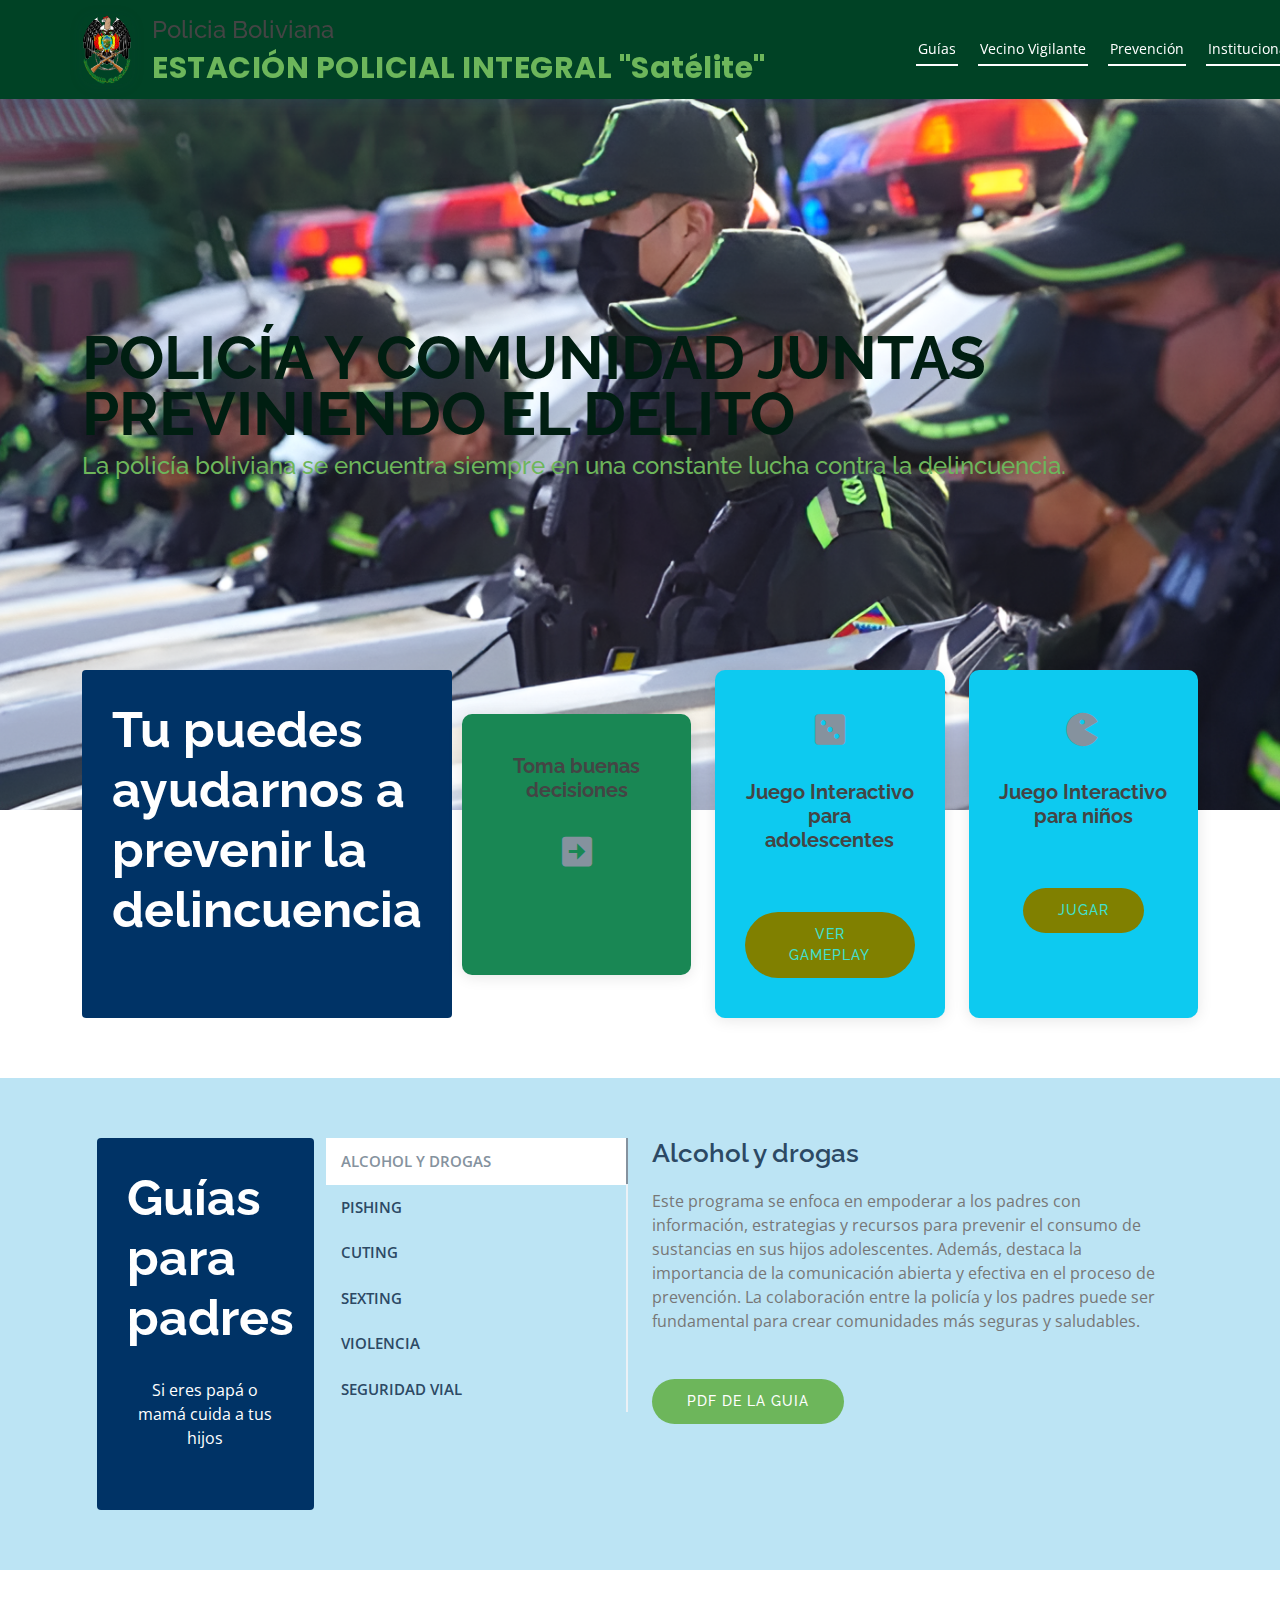
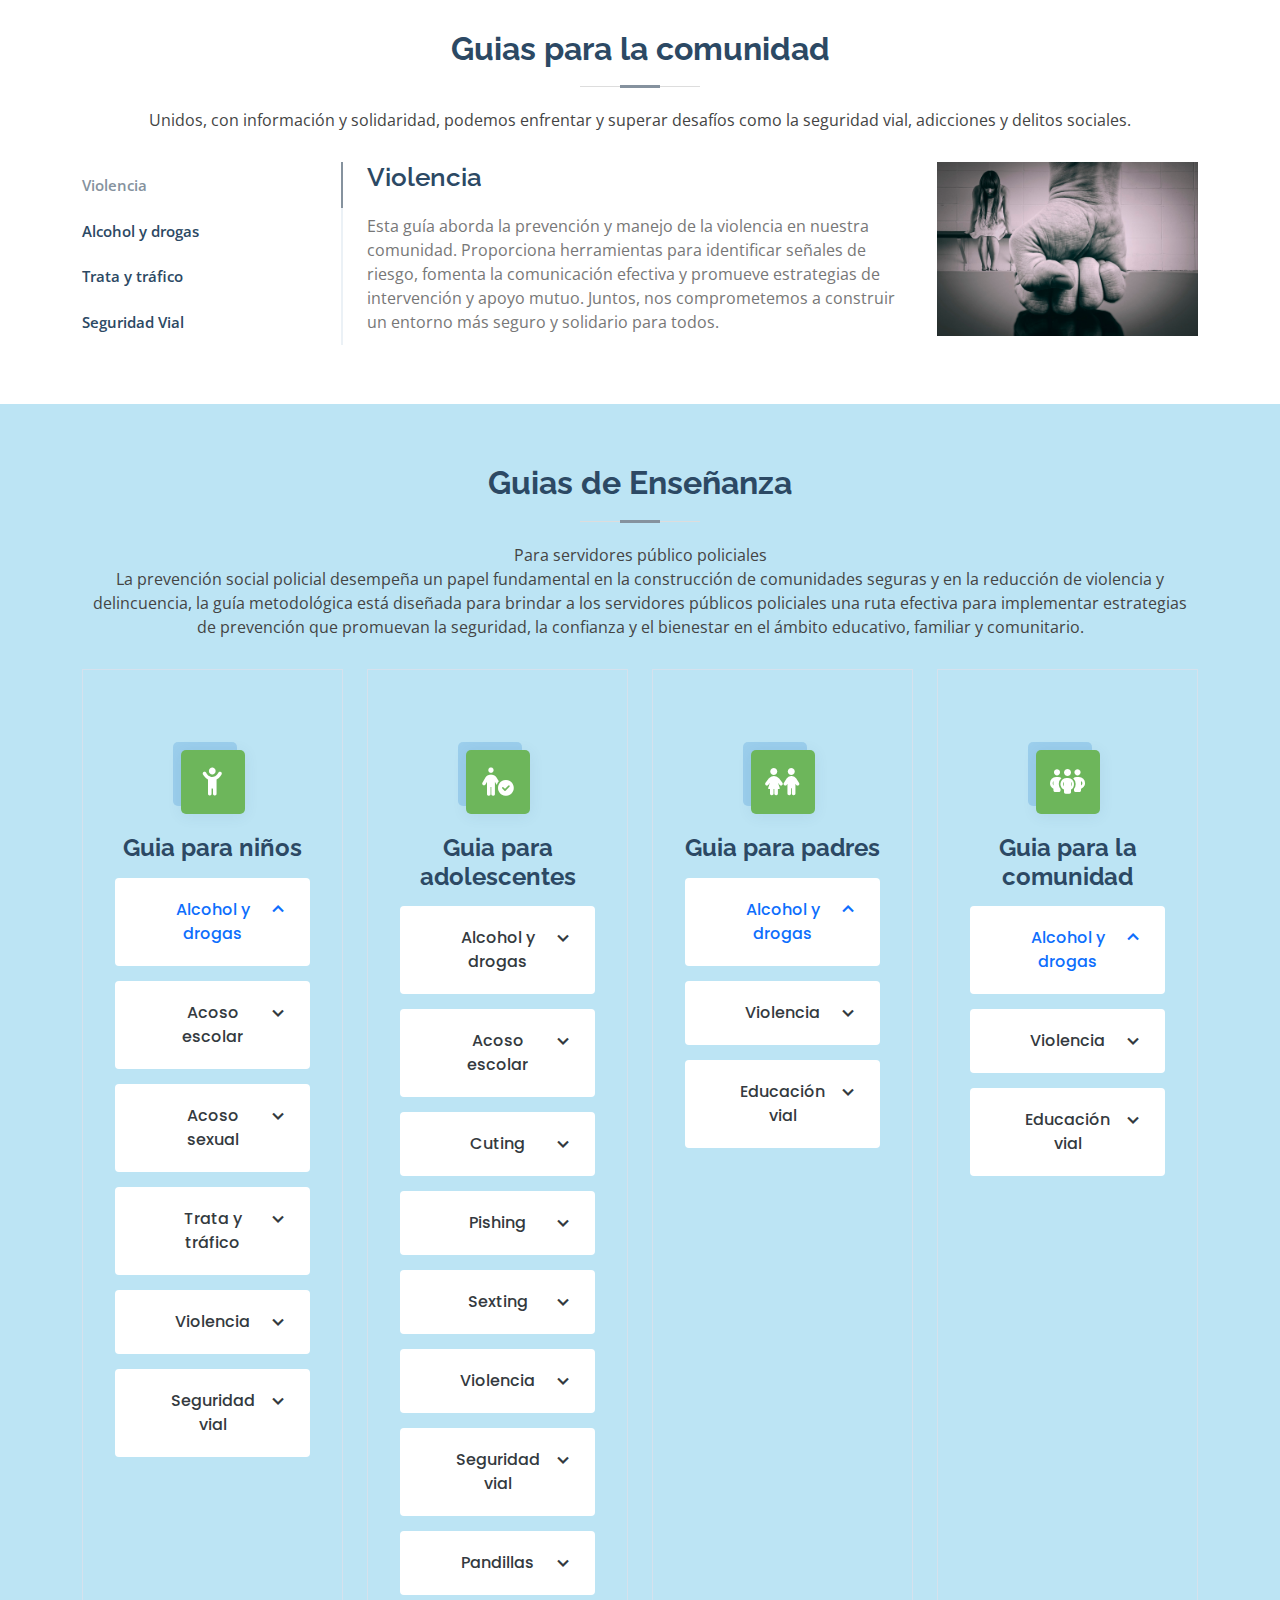
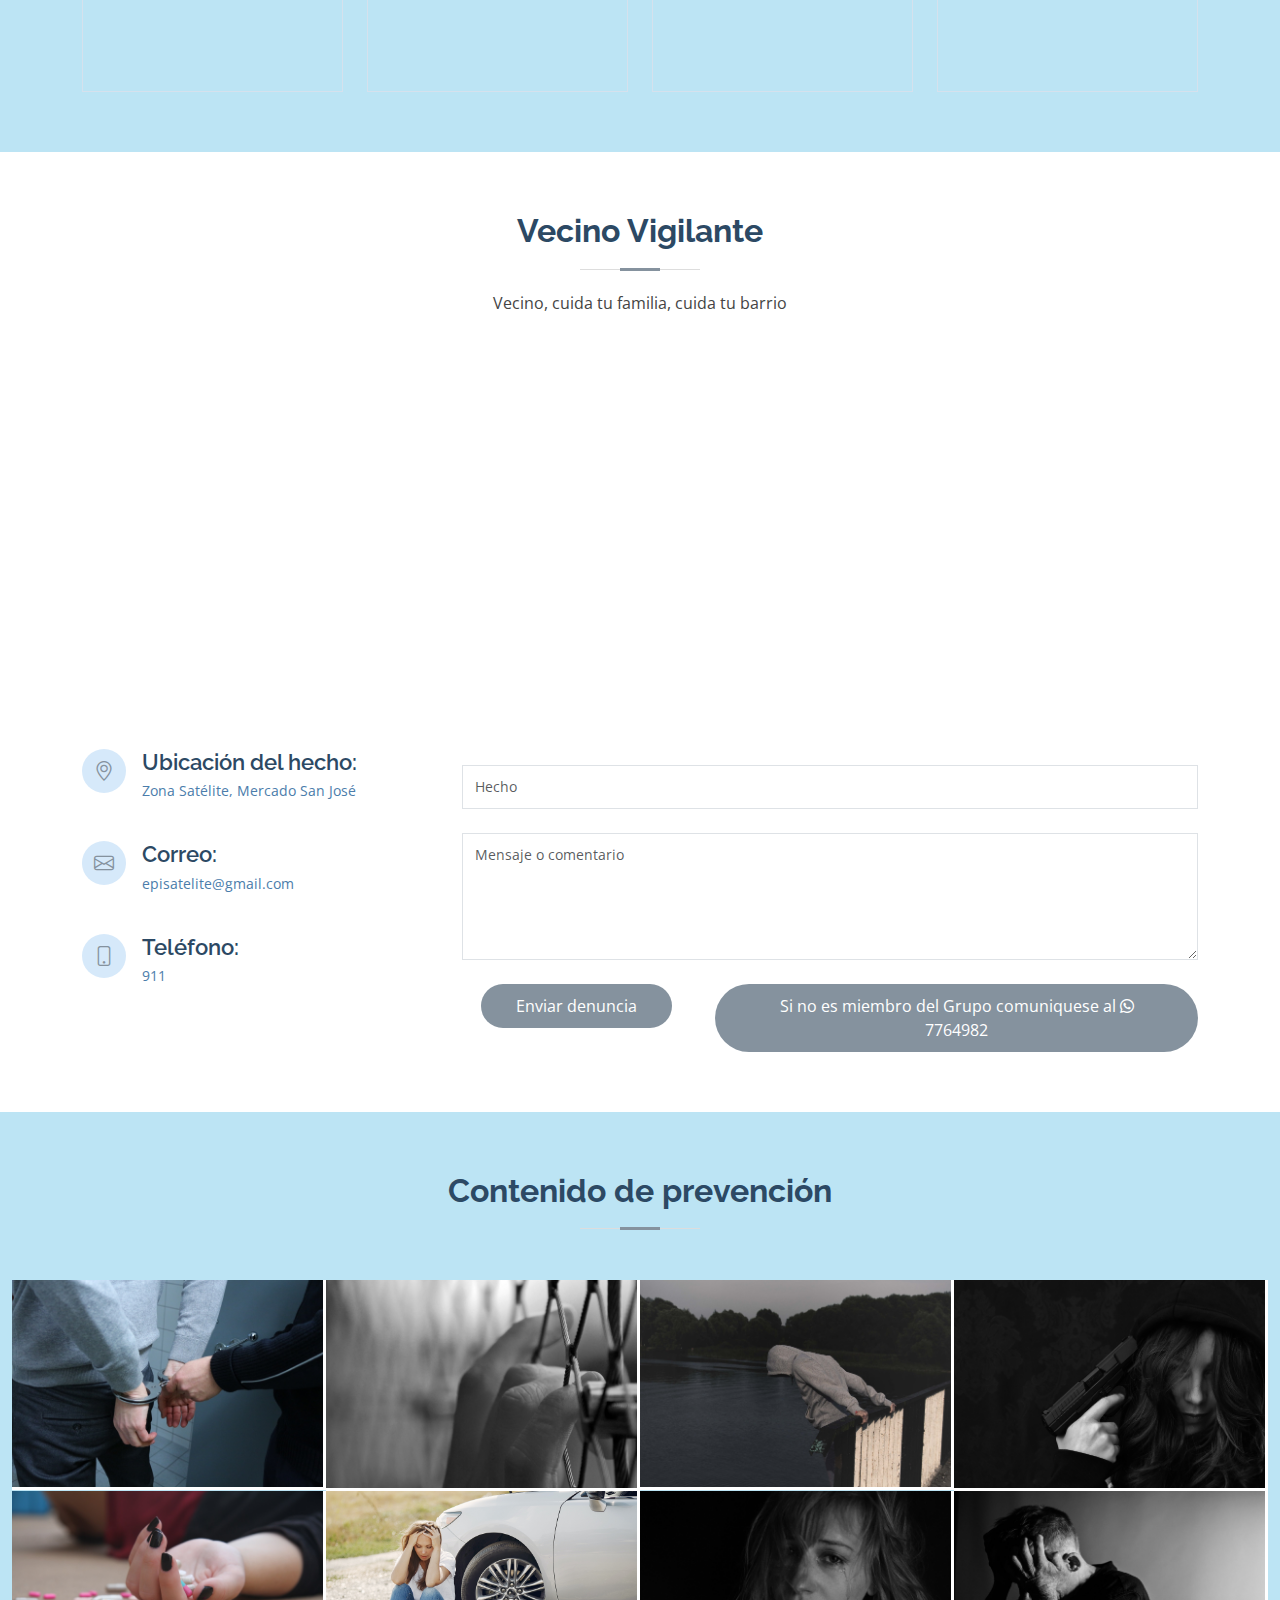
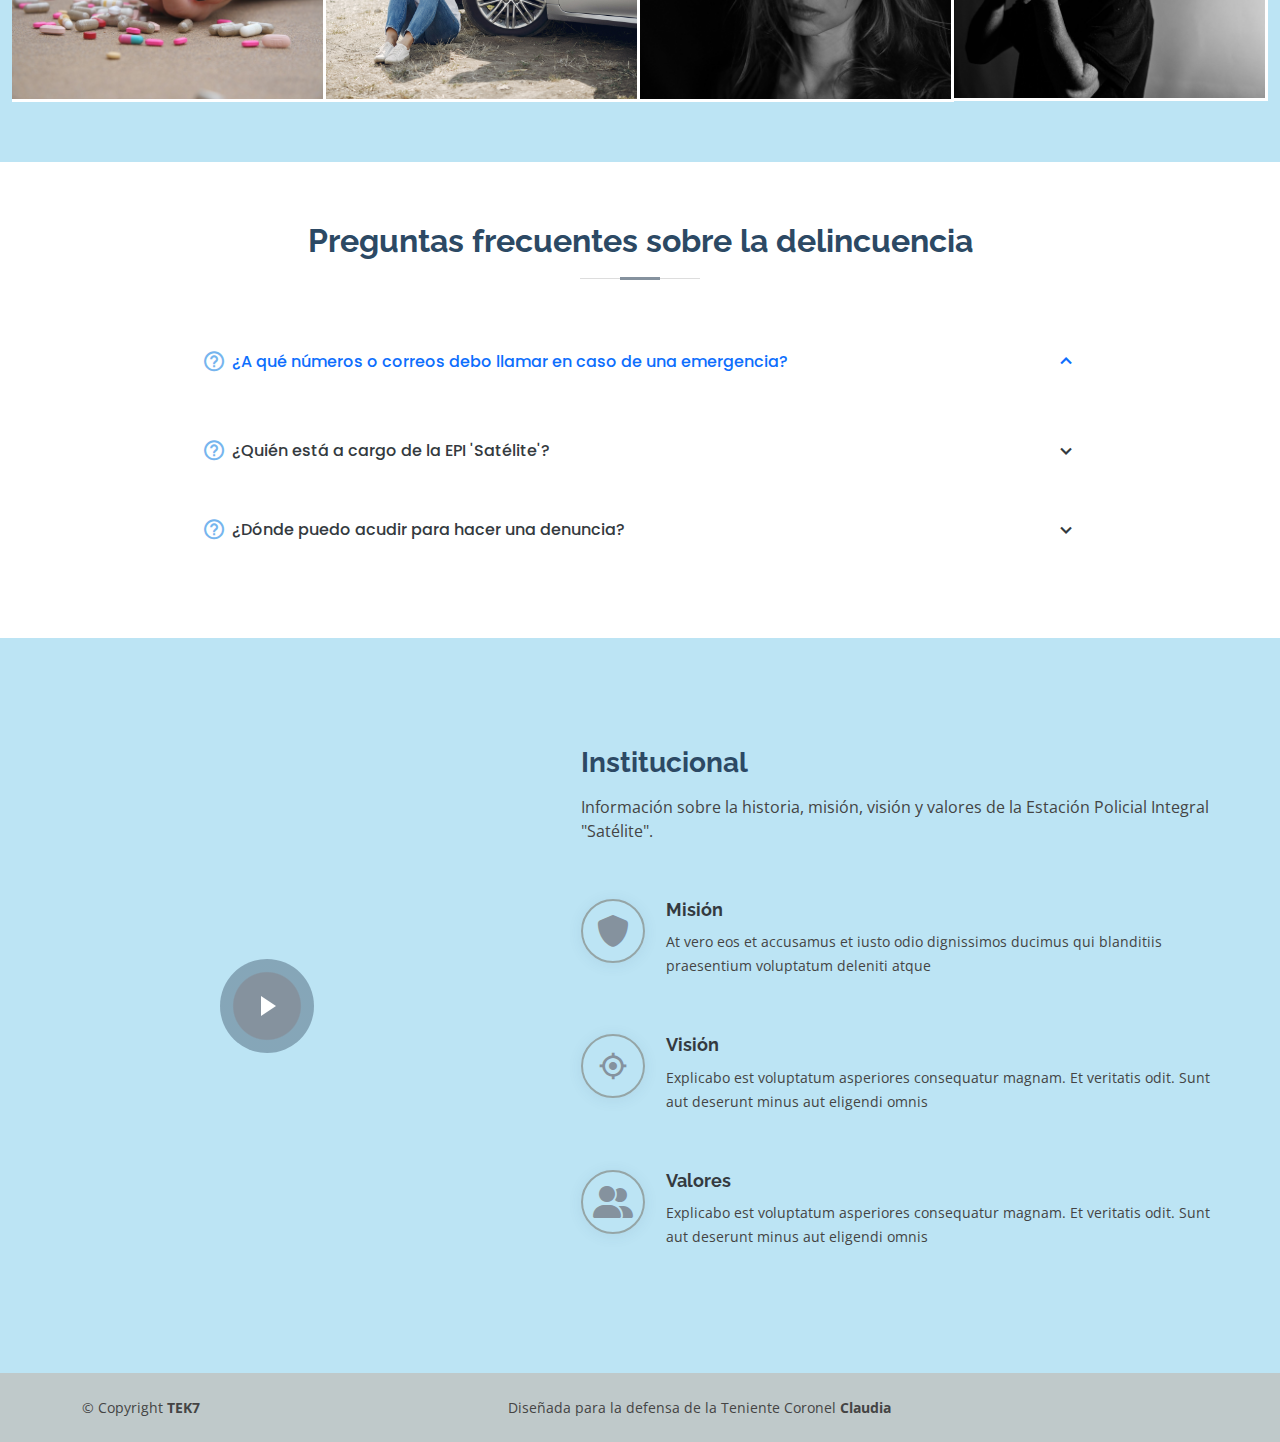
==== index.html @ 24c3ab1f "first commit2" ====
<!DOCTYPE html>
<html lang="en">

<head>
  <meta charset="utf-8">
  <meta content="width=device-width, initial-scale=1.0" name="viewport">

  <title>EPI - TIC</title>
  <meta content="" name="description">
  <meta content="" name="keywords">

  <!-- Favicons -->
  <link href="assets/img/policia.png" rel="icon">
  <link href="assets/img/apple-touch-icon.png" rel="apple-touch-icon">

  <!-- Google Fonts -->
  <link href="https://fonts.googleapis.com/css?family=Open+Sans:300,300i,400,400i,600,600i,700,700i|Raleway:300,300i,400,400i,500,500i,600,600i,700,700i|Poppins:300,300i,400,400i,500,500i,600,600i,700,700i" rel="stylesheet">

  <!-- Vendor CSS Files -->
  <link href="assets/vendor/fontawesome-free/css/all.min.css" rel="stylesheet">
  <link href="assets/vendor/animate.css/animate.min.css" rel="stylesheet">
  <link href="assets/vendor/bootstrap/css/bootstrap.min.css" rel="stylesheet">
  <link href="assets/vendor/bootstrap-icons/bootstrap-icons.css" rel="stylesheet">
  <link href="assets/vendor/boxicons/css/boxicons.min.css" rel="stylesheet">
  <link href="assets/vendor/glightbox/css/glightbox.min.css" rel="stylesheet">
  <link href="assets/vendor/remixicon/remixicon.css" rel="stylesheet">
  <link href="assets/vendor/swiper/swiper-bundle.min.css" rel="stylesheet">

  <link href="assets/css/style.css" rel="stylesheet">

</head>

<body>

  <!-- ======= Header ======= -->
  <header id="header" class="fixed-top">
    <div class="container d-flex align-items-center">
      <div class="icon d-flex align-items-start">
        <div class="pic-1"><img src="assets/img/icon.png" class="img-fluid" alt=""></div>
      </div>
      <div class="col-md-8 mr-5">
        <h4>Policia Boliviana</a></h4>
        <h1 class="logo me-auto"><a href="index.html">ESTACIÓN POLICIAL INTEGRAL "Satélite"</a></h1>
      </div>
      <nav id="navbar" class="navbar order-last order-lg-0">
        <ul>
          <li><a class="nav-link scrollto active" href="#padres">Guías</a></li>
          <li><a class="nav-link scrollto" href="#vecino">Vecino Vigilante</a></li>
          <li><a class="nav-link scrollto" href="#imagenes">Prevención</a></li>
          <li><a class="nav-link scrollto" href="#policia">Institucional</a></li>
        </ul>
        <i class="bi bi-list mobile-nav-toggle"></i>
      </nav><!-- .navbar -->

      <!-- <a href="#appointment" class="appointment-btn scrollto"><span class="d-none d-md-inline">Denuncia</span></a> -->

    </div>
  </header><!-- End Header -->

  <!-- ======= Hero Section ======= -->
  <section id="hero" class="d-flex align-items-center">
    <div class="container">
      <h1>Policía y comunidad juntas <br>previniendo el delito</h1>
      <h2>La policía boliviana se encuentra siempre en una constante lucha contra la delincuencia.</h2>
      <!-- <a href="#about" class="btn-get-started scrollto">DENUNCIA</a> -->
    </div>
  </section><!-- End Hero -->

  <main id="main">



    <!-- ======= Why Us Section ======= -->
    <section id="why-us" class="why-us">
      <div class="container">

        <div class="row">
          <div class="col-lg-4 d-flex align-items-stretch">
            <div class="content">
              <h3>Tu puedes ayudarnos a prevenir la delincuencia</h3>
              <div class="text-center">
                <!-- <a href="index4.html" class="btn-get-game scrollto">JUGAR</a> -->
              </div>
            </div>
          </div>
          <div class="col-lg-8 d-flex align-items-stretch">
            <div class="icon-boxes d-flex flex-column justify-content-center">
              <div class="row">
                <div class="col-xl-4 d-flex align-items-center justify-content-center clase-flecha">
                  <div class="icon-box bg-success h-75">
                    <h4>Toma buenas decisiones</h4>
                    <i class='bx bxs-right-arrow-square'></i>
                    <!-- <p>Excepteur sint occaecat cupidatat non proident, sunt in culpa qui officia deserunt</p> -->
                  </div>
                </div>
                <div class="col-xl-4 d-flex align-items-stretch">
                  <div class="icon-box mt-4 mt-xl-0 bg-info">
                    <i class="bx bxs-dice-3"></i>
                    <h4>Juego Interactivo para adolescentes</h4>
                    <!-- <p>Un juego en tercera persona diseñado para entretener a los adolescentes, a la vez que les brinda la oportunidad de aprender sobre la delincuencia y sus consecuencias.</p> -->
                    <a href="assets/videos/EPI_GAME_TIC.mp4" class="video-box btn-get-game scrollto">Ver GAMEPLAY</a>
                  </div>
                </div>
                <div class="col-xl-4 d-flex align-items-stretch">
                  <div class="icon-box mt-4 mt-xl-0 bg-info">
                    <i class="bx bxs-game"></i>
                    <h4>Juego Interactivo para niños</h4>
                    <!-- <p>Excepteur sint occaecat cupidatat non proident, sunt in culpa qui officia deserunt</p> -->
                    <a href="index4.html" class="btn-get-game scrollto">JUGAR</a>
                  </div>
                </div>
              </div>
            </div><!-- End .content-->
          </div>
        </div>

      </div>
    </section><!-- End Why Us Section -->

    <!-- ======= Departments Section ======= -->
    <section id="padres" class="departments section-bg">
      <div class="container"></div>
        
        <div class="row gy-4">
          <div class="offset-1 col-lg-2 content2">
            <h3>Guías para padres</h3>
            <div class="text-center">
              <!-- <a href="index4.html" class="btn-get-game scrollto">JUGAR</a> -->
              <p>Si eres papá o mamá cuida a tus hijos</p>
            </div>
          </div>
          <div class="col-lg-3">
            <ul class="nav nav-tabs flex-column">
              <li class="nav-item nav-item2">
                <a class="nav-link active show" data-bs-toggle="tab" href="#tab-1">ALCOHOL Y DROGAS</a>
              </li>
              <li class="nav-item nav-item2">
                <a class="nav-link" data-bs-toggle="tab" href="#tab-2">PISHING</a>
              </li>
              <li class="nav-item nav-item2">
                <a class="nav-link" data-bs-toggle="tab" href="#tab-3">CUTING</a>
              </li>
              <li class="nav-item nav-item2">
                <a class="nav-link" data-bs-toggle="tab" href="#tab-4">SEXTING</a>
              </li>
              <li class="nav-item nav-item2">
                <a class="nav-link" data-bs-toggle="tab" href="#tab-5">VIOLENCIA</a>
              </li>
              <li class="nav-item nav-item2">
                <a class="nav-link" data-bs-toggle="tab" href="#tab-6">SEGURIDAD VIAL</a>
              </li>
            </ul>
          </div>
          <div class="col-lg-5">
            <div class="tab-content">
              <div class="tab-pane active show" id="tab-1">
                <div class="row gy-4">
                  <div class="col-lg-12 details order-2 order-lg-1">
                    <h3>Alcohol y drogas</h3>
                    <p>Este programa se enfoca en empoderar a los padres con información, estrategias y recursos para prevenir el consumo de sustancias en sus hijos adolescentes. Además, destaca la importancia de la comunicación abierta y efectiva en el proceso de prevención. La colaboración entre la policía y los padres puede ser fundamental para crear comunidades más seguras y saludables. </p>
                    <a href="assets/pdf/alcoholdrogas_padres.pdf" class="btn-pdf scrollto" target="_blank" target="_blank">PDF de la GUIA</a>
                  </div>
                </div>
              </div>
              <div class="tab-pane" id="tab-2">
                <div class="row gy-4">
                  <div class="col-lg-12 details order-2 order-lg-1">
                    <h3>Pishing</h3>
                    <p>Diseñar un programa de capacitación para padres de familia por parte de la policía sobre el riesgo de que sus hijos adolescentes estén involucrados en el phishing es una excelente forma de educar a los padres sobre los peligros en línea y cómo proteger a sus hijos. El phishing es una amenaza creciente en la era digital, y es importante que los padres estén informados sobre cómo prevenirlo y proteger a sus hijos.</p>
                    <a href="assets/pdf/pishing_padres.pdf" class="btn-pdf scrollto" target="_blank" target="_blank">PDF de la GUIA</a>
                  </div>
                </div>
              </div>
              <div class="tab-pane" id="tab-3">
                <div class="row gy-4">
                  <div class="col-lg-12 details order-2 order-lg-1">
                    <h3>Cuting</h3>
                    <p>El programa de capacitación para padres de familia por parte de la policía sobre el autolesionismo o cutting es una iniciativa importante para educar a los padres sobre los riesgos y cómo abordar esta problemática en sus hijos adolescentes.</p>
                    <a href="assets/pdf/cuting_padres.pdf" class="btn-pdf scrollto" target="_blank">PDF de la GUIA</a>
                  </div>
                </div>
              </div>
              <div class="tab-pane" id="tab-4">
                <div class="row gy-4">
                  <div class="col-lg-12 details order-2 order-lg-1">
                    <h3>Sexting</h3>
                    <p>Un programa de capacitación de una sola sesión para padres de familia, proporcionado por la policía, sobre el sexting (el envío de mensajes sexuales, imágenes o videos a través de dispositivos electrónicos) puede ayudar a los padres a comprender los riesgos asociados y cómo abordar el tema con sus hijos adolescentes. También enfatiza la importancia de la prevención y la comunicación abierta en la familia. </p>
                    <a href="assets/pdf/sexting_padres.pdf" class="btn-pdf scrollto" target="_blank">PDF de la GUIA</a>
                  </div>
                </div>
              </div>
              <div class="tab-pane" id="tab-5">
                <div class="row gy-4">
                  <div class="col-lg-12 details order-2 order-lg-1">
                    <h3>Violencia</h3>
                    <p>Este programa proporciona información y estrategias prácticas para los padres, permitiéndoles abordar la violencia de manera efectiva y apoyar a sus adolescentes. También enfatiza la importancia de la prevención y la comunicación abierta en la familia. </p>
                    <a href="assets/pdf/violencia_padres.pdf" class="btn-pdf scrollto" target="_blank">PDF de la GUIA</a>
                  </div>
                </div>
              </div>
              <div class="tab-pane" id="tab-6">
                <div class="row gy-4">
                  <div class="col-lg-12 details order-2 order-lg-1">
                    <h3>Seguridad vial</h3>
                    <p>Esta sesión de capacitación debe enfatizar la importancia de un enfoque continuo en la seguridad vial y la comunicación abierta con los adolescentes a medida que adquieren experiencia en la conducción y respete las normas viales. </p>
                    <a href="assets/pdf/seguridadvial_padres.pdf" class="btn-pdf scrollto" target="_blank">PDF de la GUIA</a>
                  </div>
                </div>
              </div>
            </div>
          </div>
        </div>

      </div>
    </section><!-- End Departments Section -->

    <!-- ======= Departments Section ======= -->
    <section id="departments" class="departments">
      <div class="container">

        <div class="section-title">
          <h2>Guias para la comunidad</h2>
          <p>Unidos, con información y solidaridad, podemos enfrentar y superar desafíos como la seguridad vial, adicciones y delitos sociales.</p>
        </div>

        <div class="row gy-4">
          <div class="col-lg-3">
            <ul class="nav nav-tabs flex-column">
              <li class="nav-item">
                <a class="nav-link active show" data-bs-toggle="tab" href="#tab-10">Violencia</a>
              </li>
              <li class="nav-item">
                <a class="nav-link" data-bs-toggle="tab" href="#tab-20">Alcohol y drogas</a>
              </li>
              <li class="nav-item">
                <a class="nav-link" data-bs-toggle="tab" href="#tab-30">Trata y tráfico</a>
              </li>
              <li class="nav-item">
                <a class="nav-link" data-bs-toggle="tab" href="#tab-40">Seguridad Vial</a>
              </li>
            </ul>
          </div>
          <div class="col-lg-9">
            <div class="tab-content">
              <div class="tab-pane active show" id="tab-10">
                <div class="row gy-4">
                  <div class="col-lg-8 details order-2 order-lg-1">
                    <h3>Violencia</h3>
                    <p>Esta guía aborda la prevención y manejo de la violencia en nuestra comunidad. Proporciona herramientas para identificar señales de riesgo, fomenta la comunicación efectiva y promueve estrategias de intervención y apoyo mutuo. Juntos, nos comprometemos a construir un entorno más seguro y solidario para todos.</p>
                  </div>
                  <div class="col-lg-4 text-center order-1 order-lg-2">
                    <img src="assets/img/violencia2.jpg" alt="" class="img-fluid">
                  </div>
                </div>
              </div>
              <div class="tab-pane" id="tab-20">
                <div class="row gy-4">
                  <div class="col-lg-8 details order-2 order-lg-1">
                    <h3>Alcohol y drogas</h3>
                    <p>Esta guía comunitaria sobre alcohol y drogas busca educar y concienciar sobre sus riesgos. Ofrece recursos para prevención, identificación de problemas y vías de apoyo. Unimos esfuerzos para promover estilos de vida saludables y seguros en nuestra comunidad.</p>
                  </div>
                  <div class="col-lg-4 text-center order-1 order-lg-2">
                    <img src="assets/img/drogas4.jpg" alt="" class="img-fluid">
                  </div>
                </div>
              </div>
              <div class="tab-pane" id="tab-30">
                <div class="row gy-4">
                  <div class="col-lg-8 details order-2 order-lg-1">
                    <h3>Trata y tráfico de personas</h3>
                    <p>Esta guía comunitaria se enfoca en la prevención y concienciación sobre la trata y tráfico de personas. Brinda información clave para reconocer y actuar ante estas situaciones, promoviendo una comunidad vigilante y protectora. Juntos, podemos combatir este grave delito y proteger a los más vulnerables.</p>
                  </div>
                  <div class="col-lg-4 text-center order-1 order-lg-2 w-3">
                    <img src="assets/img/oso.jpg" alt="" class="img-fluid">
                  </div>
                </div>
              </div>
              <div class="tab-pane" id="tab-40">
                <div class="row gy-4">
                  <div class="col-lg-8 details order-2 order-lg-1">
                    <h3>Seguridad vial</h3>
                    <p>Esta guía proporciona herramientas esenciales para mejorar la seguridad vial en nuestra comunidad. Ofrece consejos prácticos sobre conducción segura, respeto a las señales de tráfico y protección de peatones, buscando reducir accidentes y fomentar un entorno vial responsable y seguro para todos.</p>
                  </div>
                  <div class="col-lg-4 text-center order-1 order-lg-2">
                    <img src="assets/img/auto1.jpg" alt="" class="img-fluid">
                  </div>
                </div>
              </div>
            </div>
          </div>
        </div>

      </div>
    </section><!-- End Departments Section -->

    <!-- ======= Services Section ======= -->
    <section id="services" class="services section-bg">
      <div class="container">

        <div class="section-title">
          <h2>Guias de Enseñanza</h2>
          <p>Para servidores público policiales</p>
          <p>La prevención social policial desempeña un papel fundamental en la construcción de comunidades seguras y en la reducción de violencia y delincuencia, la guía metodológica está diseñada para brindar a los servidores públicos policiales una ruta efectiva para implementar estrategias de prevención que promuevan la seguridad, la confianza y el bienestar en el ámbito educativo, familiar y comunitario. </p>
        </div>

        <div class="row">
          <div class="col-lg-3 col-md-6 d-flex align-items-stretch">
            <div class="icon-box">
              <div class="icon"><i class="fa-solid fa-child-reaching"></i></div>
              <h4><a href="">Guia para niños</a></h4>
              <!-- <p>Voluptatum deleniti atque corrupti quos dolores et quas molestias excepturi</p> -->
              <div class="faqe">
                <div class="container">
                  <div class="faqe-list">
                    <ul>
                      <li data-aos="fade-up">
                        <a data-bs-toggle="collapse" class="collapse" data-bs-target="#faqe-list-10">Alcohol y drogas<i class="bx bx-chevron-down icon-show"></i><i class="bx bx-chevron-up icon-close"></i></a>
                        <div id="faqe-list-10" class="collapse" data-bs-parent=".faqe-list">
                          <p>
                            Un programa de educación sobre los riesgos del consumo de alcohol y drogas para niños de 6 a 10 años puede ser un desafío, pero es posible si se planifica de manera efectiva y se enfoca en los conceptos clave.
                          </p>
                          <a href="assets/pdf/alcolholdrogas_guia_nino.pdf" class="btn-pdf scrollto" target="_blank">PDF de la GUIA</a>
                        </div>
                      </li>
          
                      <li data-aos="fade-up" data-aos-delay="100">
                        <a data-bs-toggle="collapse" data-bs-target="#faqe-list-11" class="collapsed">Acoso escolar<i class="bx bx-chevron-down icon-show"></i><i class="bx bx-chevron-up icon-close"></i></a>
                        <div id="faqe-list-11" class="collapse" data-bs-parent=".faqe-list">
                          <p>
                            Un programa de educación sobre los riesgos del acoso escolar adaptado a niños debe estar basado en un enfoque interactivo y educativo.
                          </p>
                          <a href="assets/pdf/acosoescolar_guia_nino.pdf" class="btn-pdf scrollto" target="_blank">PDF de la GUIA</a>
                        </div>
                      </li>
          
                      <li data-aos="fade-up" data-aos-delay="200">
                        <a data-bs-toggle="collapse" data-bs-target="#faqe-list-12" class="collapsed">Acoso sexual<i class="bx bx-chevron-down icon-show"></i><i class="bx bx-chevron-up icon-close"></i></a>
                        <div id="faqe-list-12" class="collapse" data-bs-parent=".faqe-list">
                          <p>
                            Un programa de capacitación policial para niños sobre el acoso sexual debe caracterizarse por ser, informativo y adecuado para la edad.
                          </p>
                          <a href="assets/pdf/acososexual_guia_nino.pdf" class="btn-pdf scrollto" target="_blank">PDF de la GUIA</a>
                        </div>
                      </li>

                      <li data-aos="fade-up" data-aos-delay="200">
                        <a data-bs-toggle="collapse" data-bs-target="#faqe-list-13" class="collapsed">Trata y tráfico<i class="bx bx-chevron-down icon-show"></i><i class="bx bx-chevron-up icon-close"></i></a>
                        <div id="faqe-list-13" class="collapse" data-bs-parent=".faqe-list">
                          <p>
                            Un programa de educación sobre los riesgos del tráfico y la trata de personas adaptado para niños, debe ser informativo y a la vez accesible para este grupo de edad.
                          </p>
                          <a href="assets/pdf/trata_guia_nino.pdf" class="btn-pdf scrollto" target="_blank">PDF de la GUIA</a>
                        </div>
                      </li>

                      <li data-aos="fade-up" data-aos-delay="200">
                        <a data-bs-toggle="collapse" data-bs-target="#faqe-list-14" class="collapsed">Violencia<i class="bx bx-chevron-down icon-show"></i><i class="bx bx-chevron-up icon-close"></i></a>
                        <div id="faqe-list-14" class="collapse" data-bs-parent=".faqe-list">
                          <p>
                            "Jugando y Viviendo en Paz"
                          </p>
                          <a href="assets/pdf/violencia_guia_nino.pdf" class="btn-pdf scrollto" target="_blank">PDF de la GUIA</a>
                        </div>
                      </li>

                      <li data-aos="fade-up" data-aos-delay="200">
                        <a data-bs-toggle="collapse" data-bs-target="#faqe-list-15" class="collapsed">Seguridad vial<i class="bx bx-chevron-down icon-show"></i><i class="bx bx-chevron-up icon-close"></i></a>
                        <div id="faqe-list-15" class="collapse" data-bs-parent=".faqe-list">
                          <p>
                            Un programa de educación sobre seguridad vial adaptado a niños, pero es posible si se enfoca en los conceptos clave y se utiliza un enfoque interactivo y educativo.
                          </p>
                          <a href="assets/pdf/seguridadvial_guia_nino.pdf" class="btn-pdf scrollto" target="_blank">PDF de la GUIA</a>
                        </div>
                      </li>
          
                    </ul>
                  </div>
          
                </div>
              </div>
            </div>
            
          </div>

          <div class="col-lg-3 col-md-6 d-flex align-items-stretch mt-4 mt-md-0">
            <div class="icon-box">
              <div class="icon"><i class="fa-solid fa-person-circle-check"></i></i></div>
              <h4><a href="">Guia para adolescentes</a></h4>
              <!-- <p>Duis aute irure dolor in reprehenderit in voluptate velit esse cillum dolore</p> -->
              <div class="faqe">
                <div class="container">
                  <div class="faqe-list">
                    <ul>
                      
                      <li data-aos="fade-up" data-aos-delay="200">
                        <a data-bs-toggle="collapse" data-bs-target="#faqe-list-20" class="collapsed">Alcohol y drogas<i class="bx bx-chevron-down icon-show"></i><i class="bx bx-chevron-up icon-close"></i></a>
                        <div id="faqe-list-20" class="collapse" data-bs-parent=".faqe-list">
                          <p>
                            Un programa de capacitación para adolescentes respecto al riesgo del consumo de alcohol y drogas son esenciales para proporcionar información, habilidades y apoyo que les ayuden a tomar decisiones saludables, debe centrarse en los conceptos clave relacionados con el riesgo del consumo de alcohol y drogas:
                          </p>
                          <a href="assets/pdf/alcoholdrogas_guia_ado.pdf" class="btn-pdf scrollto" target="_blank">PDF de la GUIA</a>
                        </div>
                      </li>

                      <li data-aos="fade-up" data-aos-delay="200">
                        <a data-bs-toggle="collapse" data-bs-target="#faqe-list-21" class="collapsed">Acoso escolar<i class="bx bx-chevron-down icon-show"></i><i class="bx bx-chevron-up icon-close"></i></a>
                        <div id="faqe-list-21" class="collapse" data-bs-parent=".faqe-list">
                          <p>
                            Un programa de capacitación sobre el riesgo del acoso escolar (bullying) en una sola sesión para adolescentes debe proporcionar información clave y herramientas para prevenir y abordar el acoso.
                          </p>
                          <a href="assets/pdf/acosoescolar_guia_ado.pdf" class="btn-pdf scrollto" target="_blank">PDF de la GUIA</a>
                        </div>
                      </li>

                      <li data-aos="fade-up" data-aos-delay="200">
                        <a data-bs-toggle="collapse" data-bs-target="#faqe-list-22" class="collapsed">Cuting<i class="bx bx-chevron-down icon-show"></i><i class="bx bx-chevron-up icon-close"></i></a>
                        <div id="faqe-list-22" class="collapse" data-bs-parent=".faqe-list">
                          <p>
                            La autolesión, como el cutting (cortarse a sí mismo), es un tema delicado que debe abordarse con sensibilidad y cuidado, es importante centrarse en la concienciación, la comprensión y el apoyo.
                          </p>
                          <a href="assets/pdf/cuting_guia_ado.pdf" class="btn-pdf scrollto" target="_blank">PDF de la GUIA</a>
                        </div>
                      </li>

                      <li data-aos="fade-up" data-aos-delay="200">
                        <a data-bs-toggle="collapse" data-bs-target="#faqe-list-23" class="collapsed">Pishing<i class="bx bx-chevron-down icon-show"></i><i class="bx bx-chevron-up icon-close"></i></a>
                        <div id="faqe-list-23" class="collapse" data-bs-parent=".faqe-list">
                          <p>
                            Para la capacitación para adolescentes sobre el riesgo de phishing, es importante cubrir temas clave relacionados con la seguridad en línea y cómo protegerse contra estafas en línea.
                          </p>
                          <a href="assets/pdf/pishing_guia_ado.pdf" class="btn-pdf scrollto" target="_blank">PDF de la GUIA</a>
                        </div>
                      </li>

                      <li data-aos="fade-up" data-aos-delay="200">
                        <a data-bs-toggle="collapse" data-bs-target="#faqe-list-24" class="collapsed">Sexting<i class="bx bx-chevron-down icon-show"></i><i class="bx bx-chevron-up icon-close"></i></a>
                        <div id="faqe-list-24" class="collapse" data-bs-parent=".faqe-list">
                          <p>
                            En un programa de capacitación para adolescentes sobre los riesgos del sexting es esencial para educar a los jóvenes sobre este tema delicado y garantizar que tomen decisiones informadas y responsables en línea. La educación sobre el sexting responsable y seguro es esencial para empoderar a los adolescentes y proteger su privacidad en línea.
                          </p>
                          <a href="assets/pdf/sexting_guia_ado.pdf" class="btn-pdf scrollto" target="_blank">PDF de la GUIA</a>
                        </div>
                      </li>

                      <li data-aos="fade-up" data-aos-delay="200">
                        <a data-bs-toggle="collapse" data-bs-target="#faqe-list-25" class="collapsed">Violencia<i class="bx bx-chevron-down icon-show"></i><i class="bx bx-chevron-up icon-close"></i></a>
                        <div id="faqe-list-25" class="collapse" data-bs-parent=".faqe-list">
                          <p>
                            La capacitación en Violencia es fundamental promover la participación activa, el diálogo abierto y un ambiente seguro para que los adolescentes compartan sus experiencias y preocupaciones. La prevención de la violencia requiere un enfoque integral que involucre a familias, escuelas, comunidades y otros
                          </p>
                          <a href="assets/pdf/violencia_guia_ado.pdf" class="btn-pdf scrollto" target="_blank">PDF de la GUIA</a>
                        </div>
                      </li>

                      <li data-aos="fade-up" data-aos-delay="200">
                        <a data-bs-toggle="collapse" data-bs-target="#faqe-list-26" class="collapsed">Seguridad vial<i class="bx bx-chevron-down icon-show"></i><i class="bx bx-chevron-up icon-close"></i></a>
                        <div id="faqe-list-26" class="collapse" data-bs-parent=".faqe-list">
                          <p>
                            Un programa de capacitación para adolescentes sobre seguridad vial debe abordar una variedad de temas para que los jóvenes comprendan la importancia de comportarse de manera segura en las vías.
                          </p>
                          <a href="assets/pdf/seguridadvial_guia_ado.pdf" class="btn-pdf scrollto" target="_blank">PDF de la GUIA</a>
                        </div>
                      </li>

                      <li data-aos="fade-up" data-aos-delay="200">
                        <a data-bs-toggle="collapse" data-bs-target="#faqe-list-27" class="collapsed">Pandillas<i class="bx bx-chevron-down icon-show"></i><i class="bx bx-chevron-up icon-close"></i></a>
                        <div id="faqe-list-27" class="collapse" data-bs-parent=".faqe-list">
                          <p>
                            Un programa de capacitación para adolescentes sobre el riesgo de pertenecer a pandillas juveniles debe abordar una serie de temas importantes para concienciar a los jóvenes sobre las implicaciones negativas de involucrarse en pandillas y ofrecer alternativas saludables.:
                          </p>
                          <a href="assets/pdf/pandillas_gui_ado.pdf" class="btn-pdf scrollto" target="_blank">PDF de la GUIA</a>
                        </div>
                      </li>
          
          
                    </ul>
                  </div>
          
                </div>
              </div>
            </div>
          </div>

          <div class="col-lg-3 col-md-6 d-flex align-items-stretch mt-4 mt-lg-0">
            <div class="icon-box">
              <div class="icon"><i class="fa-solid fa-children"></i></div>
              <h4><a href="">Guia para padres</a></h4>
              <!-- <p>Excepteur sint occaecat cupidatat non proident, sunt in culpa qui officia</p> -->
              <div class="faqe">
                <div class="container">
                  <div class="faqe-list">
                    <ul>
                      <li data-aos="fade-up">
                        <a data-bs-toggle="collapse" class="collapse" data-bs-target="#faqe-list-40">Alcohol y drogas<i class="bx bx-chevron-down icon-show"></i><i class="bx bx-chevron-up icon-close"></i></a>
                        <div id="faqe-list-40" class="collapse" data-bs-parent=".faqe-list">
                          <p>
                            Este programa se enfoca en empoderar a los padres con información, estrategias y recursos para prevenir el consumo de sustancias en sus hijos adolescentes. Además, destaca la importancia de la comunicación abierta y efectiva en el proceso de prevención. La colaboración entre la policía y los padres puede ser fundamental para crear comunidades más seguras y saludables. 
                          </p>
                        </div>
                      </li>
          
                      <li data-aos="fade-up" data-aos-delay="100">
                        <a data-bs-toggle="collapse" data-bs-target="#faqe-list-41" class="collapsed">Violencia<i class="bx bx-chevron-down icon-show"></i><i class="bx bx-chevron-up icon-close"></i></a>
                        <div id="faqe-list-41" class="collapse" data-bs-parent=".faqe-list">
                          <p>
                            Este programa proporciona información y estrategias prácticas para los padres, permitiéndoles abordar la violencia de manera efectiva y apoyar a sus adolescentes. También enfatiza la importancia de la prevención y la comunicación abierta en la familia. 
                          </p>
                        </div>
                      </li>
          
                      <li data-aos="fade-up" data-aos-delay="200">
                        <a data-bs-toggle="collapse" data-bs-target="#faqe-list-42" class="collapsed">Educación vial<i class="bx bx-chevron-down icon-show"></i><i class="bx bx-chevron-up icon-close"></i></a>
                        <div id="faqe-list-42" class="collapse" data-bs-parent=".faqe-list">
                          <p>
                            Esta sesión de capacitación debe enfatizar la importancia de un enfoque continuo en la seguridad vial y la comunicación abierta con los adolescentes a medida que adquieren experiencia en la conducción y respete las normas viales. 
                          </p>
                        </div>
                      </li>
          
                    </ul>
                  </div>
          
                </div>
              </div>
            </div>
          </div>

          <div class="col-lg-3 col-md-6 d-flex align-items-stretch mt-4 mt-lg-0">
            <div class="icon-box">
              <div class="icon"><i class="fa-solid fa-people-group"></i></div>
              <h4><a href="">Guia para la comunidad</a></h4>
              <!-- <p>Excepteur sint occaecat cupidatat non proident, sunt in culpa qui officia</p> -->
              <div class="faqe">
                <div class="container">
                  <div class="faqe-list">
                    <ul>

                      <li data-aos="fade-up">
                        <a data-bs-toggle="collapse" class="collapse" data-bs-target="#faqe-list-31">Alcohol y drogas<i class="bx bx-chevron-down icon-show"></i><i class="bx bx-chevron-up icon-close"></i></a>
                        <div id="faqe-list-31" class="collapse" data-bs-parent=".faqe-list">
                          <p>
                            Esta guía comunitaria sobre alcohol y drogas busca educar y concienciar sobre sus riesgos. Ofrece recursos para prevención, identificación de problemas y vías de apoyo. Unimos esfuerzos para promover estilos de vida saludables y seguros en nuestra comunidad.
                          </p>
                        </div>
                      </li>
          
                      <li data-aos="fade-up" data-aos-delay="100">
                        <a data-bs-toggle="collapse" data-bs-target="#faqe-list-32" class="collapsed">Violencia<i class="bx bx-chevron-down icon-show"></i><i class="bx bx-chevron-up icon-close"></i></a>
                        <div id="faqe-list-32" class="collapse" data-bs-parent=".faqe-list">
                          <p>
                            Esta guía aborda la prevención y manejo de la violencia en nuestra comunidad. Proporciona herramientas para identificar señales de riesgo, fomenta la comunicación efectiva y promueve estrategias de intervención y apoyo mutuo. Juntos, nos comprometemos a construir un entorno más seguro y solidario para todos.
                          </p>
                        </div>
                      </li>
          
                      <li data-aos="fade-up" data-aos-delay="200">
                        <a data-bs-toggle="collapse" data-bs-target="#faqe-list-33" class="collapsed">Educación vial<i class="bx bx-chevron-down icon-show"></i><i class="bx bx-chevron-up icon-close"></i></a>
                        <div id="faqe-list-33" class="collapse" data-bs-parent=".faqe-list">
                          <p>
                            Esta guía proporciona herramientas esenciales para mejorar la seguridad vial en nuestra comunidad. Ofrece consejos prácticos sobre conducción segura, respeto a las señales de tráfico y protección de peatones, buscando reducir accidentes y fomentar un entorno vial responsable y seguro para todos.
                          </p>
                        </div>
                      </li>
                      
                    </ul>
                  </div>
          
                </div>
              </div>
            </div>
          </div>
          
        </div>

      </div>
    </section><!-- End Services Section -->


    
    <!-- ======= Contact Section ======= -->
    <section id="vecino" class="contact">
      <div class="container">

        <div class="section-title">
          <h2>Vecino Vigilante</h2>
          <p>Vecino, cuida tu familia, cuida tu barrio</p>
        </div>
      </div>

      <div>
        <iframe style="border:0; width: 100%; height: 350px;" src="https://www.google.com/maps/embed?pb=!1m18!1m12!1m3!1d5444.144838074256!2d-68.15394415061947!3d-16.527915485793486!2m3!1f0!2f0!3f0!3m2!1i1024!2i768!4f13.1!3m3!1m2!1s0x915edf1bd7ce026d%3A0x7408307f3c7f3764!2sCentro%20de%20Adiestramiento%20de%20Canes%20EPI%20Sat%C3%A9lite!5e0!3m2!1ses-419!2sbo!4v1699838497137!5m2!1ses-419!2sbo" frameborder="0" allowfullscreen></iframe>
      </div>
      <!-- <iframe src="https://www.google.com/maps/embed?pb=!1m18!1m12!1m3!1d2516.582146006468!2d-68.13902968093183!3d-16.502990094836502!2m3!1f0!2f0!3f0!3m2!1i1024!2i768!4f13.1!3m3!1m2!1s0x915f20775629c349%3A0x3857f91bc1c0b964!2sFVW6%2BRXM%2C%20Almirante%20Grau%2C%20La%20Paz!5e0!3m2!1ses-419!2sbo!4v1698112547424!5m2!1ses-419!2sbo" width="600" height="450" style="border:0;" allowfullscreen="" loading="lazy" referrerpolicy="no-referrer-when-downgrade"></iframe> --> 
      <div class="container">
        <div class="row mt-5">

          <div class="col-lg-4">
            <div class="info">
              <div class="address">
                <i class="bi bi-geo-alt"></i>
                <h4>Ubicación del hecho:</h4>
                <p>Zona Satélite, Mercado San José</p>
              </div>

              <div class="email">
                <i class="bi bi-envelope"></i>
                <h4>Correo:</h4>
                <p>episatelite@gmail.com</p>
              </div>

              <div class="phone">
                <i class="bi bi-phone"></i>
                <h4>Teléfono:</h4>
                <p>911</p>
              </div>

            </div>

          </div>

          <div class="col-lg-8 mt-5 mt-lg-0">

            <form action="forms/contact.php" method="post" role="form" class="php-email-form">

              <div class="form-group mt-3">
                <input type="text" class="form-control" name="subject" id="subject" placeholder="Hecho" required>
              </div>
              <div class="form-group mt-3">
                <textarea class="form-control" name="message" rows="5" placeholder="Mensaje o comentario" required></textarea>
              </div>
              <div class="my-3">
                <div class="loading">Loading</div>
                <div class="error-message"></div>
                <div class="sent-message">Your message has been sent. Thank you!</div>
              </div>
              <div class="row">
                <div class="text-center col-lg-4"><button type="submit" disabled>Enviar denuncia</button></div>
              <div class="text-center col-lg-8"><button type="submit" disabled>Si no es miembro del Grupo comuniquese al  <i class="fa-brands fa-whatsapp"></i> 7764982</button></div>
              </div>
              
            </form>

          </div>

        </div>

      </div>
    </section><!-- End Contact Section -->


    <!-- ======= Gallery Section ======= -->
    <section id="imagenes" class="gallery section-bg">
      <div class="container">

        <div class="section-title">
          <h2>Contenido de prevención</h2>
          <!-- <p>Magnam dolores commodi suscipit. Necessitatibus eius consequatur ex aliquid fuga eum quidem. Sit sint consectetur velit. Quisquam quos quisquam cupiditate. Et nemo qui impedit suscipit alias ea. Quia fugiat sit in iste officiis commodi quidem hic quas.</p> -->
        </div>
      </div>

      <div class="container-fluid">
        <div class="row g-0">

          <div class="col-lg-3 col-md-4">
            <div class="gallery-item">
              <a href="assets/img/carcel1.jpg" class="galelry-lightbox">
                <img src="assets/img/carcel1.jpg" alt="" class="img-fluid">
              </a>
            </div>
          </div>

          <div class="col-lg-3 col-md-4">
            <div class="gallery-item">
              <a href="assets/img/carcel2.jpg" class="galelry-lightbox">
                <img src="assets/img/carcel2.jpg" alt="" class="img-fluid">
              </a>
            </div>
          </div>

          <div class="col-lg-3 col-md-4">
            <div class="gallery-item">
              <a href="assets/img/suicidio1.jpg" class="galelry-lightbox">
                <img src="assets/img/suicidio1.jpg" alt="" class="img-fluid">
              </a>
            </div>
          </div>

          <div class="col-lg-3 col-md-4">
            <div class="gallery-item">
              <a href="assets/img/suicidio2.jpg" class="galelry-lightbox">
                <img src="assets/img/suicidio2.jpg" alt="" class="img-fluid">
              </a>
            </div>
          </div>

          <div class="col-lg-3 col-md-4">
            <div class="gallery-item">
              <a href="assets/img/muerte1.jpg" class="galelry-lightbox">
                <img src="assets/img/muerte1.jpg" alt="" class="img-fluid">
              </a>
            </div>
          </div>

          <div class="col-lg-3 col-md-4">
            <div class="gallery-item">
              <a href="assets/img/atrpello.jpg" class="galelry-lightbox">
                <img src="assets/img/atrpello.jpg" alt="" class="img-fluid">
              </a>
            </div>
          </div>

          <div class="col-lg-3 col-md-4">
            <div class="gallery-item">
              <a href="assets/img/depresion1.jpg" class="galelry-lightbox">
                <img src="assets/img/depresion1.jpg" alt="" class="img-fluid">
              </a>
            </div>
          </div>

          <div class="col-lg-3 col-md-4">
            <div class="gallery-item">
              <a href="assets/img/depresion2.jpg" class="galelry-lightbox">
                <img src="assets/img/depresion2.jpg" alt="" class="img-fluid">
              </a>
            </div>
          </div>

        </div>

      </div>
    </section><!-- End Gallery Section -->


        <!-- ======= Frequently Asked Questions Section ======= -->
        <section id="faq" class="faq">
          <div class="container">
    
            <div class="section-title">
              <h2>Preguntas frecuentes sobre la delincuencia</h2>
              <!-- <p>Magnam dolores commodi suscipit. Necessitatibus eius consequatur ex aliquid fuga eum quidem. Sit sint consectetur velit. Quisquam quos quisquam cupiditate. Et nemo qui impedit suscipit alias ea. Quia fugiat sit in iste officiis commodi quidem hic quas.</p> -->
            </div>
    
            <div class="faq-list">
              <ul>
                <li data-aos="fade-up">
                  <i class="bx bx-help-circle icon-help"></i> <a data-bs-toggle="collapse" class="collapse" data-bs-target="#faq-list-1">¿A qué números o correos debo llamar en caso de una emergencia? <i class="bx bx-chevron-down icon-show"></i><i class="bx bx-chevron-up icon-close"></i></a>
                  <div id="faq-list-1" class="collapse show" data-bs-parent=".faq-list">
                    <p>
                    </p>
                  </div>
                </li>
    
                <li data-aos="fade-up" data-aos-delay="100">
                  <i class="bx bx-help-circle icon-help"></i> <a data-bs-toggle="collapse" data-bs-target="#faq-list-2" class="collapsed">¿Quién está a cargo de la EPI 'Satélite'?<i class="bx bx-chevron-down icon-show"></i><i class="bx bx-chevron-up icon-close"></i></a>
                  <div id="faq-list-2" class="collapse" data-bs-parent=".faq-list">
                    <p>
                      
                    </p>
                  </div>
                </li>

                <li data-aos="fade-up" data-aos-delay="100">
                  <i class="bx bx-help-circle icon-help"></i> <a data-bs-toggle="collapse" data-bs-target="#faq-list-3" class="collapsed">¿Dónde puedo acudir para hacer una denuncia?<i class="bx bx-chevron-down icon-show"></i><i class="bx bx-chevron-up icon-close"></i></a>
                  <div id="faq-list-3" class="collapse" data-bs-parent=".faq-list">
                    <p>
                      
                    </p>
                  </div>
                </li>

                
              </ul>
            </div>
    
          </div>
        </section><!-- End Frequently Asked Questions Section -->

    <!-- ======= About Section ======= -->
    <section id="policia" class="about section-bg">
      <div class="container-fluid">

        <div class="row">
          <div class="col-xl-5 col-lg-6 video-box d-flex justify-content-center align-items-stretch position-relative">
            <a href="https://youtu.be/KLwtA0xRHsc" class="glightbox play-btn mb-4"></a>
          </div>

          <div class="col-xl-7 col-lg-6 icon-boxes d-flex flex-column align-items-stretch justify-content-center py-5 px-lg-5">
            <h3>Institucional</h3>
            <p>Información sobre la historia, misión, visión y valores de la Estación Policial Integral "Satélite".</p>

            <div class="icon-box">
              <div class="icon"><i class="fa-solid fa-shield"></i></div>
              <h4 class="title"><a href="">Misión</a></h4>
              <p class="description">At vero eos et accusamus et iusto odio dignissimos ducimus qui blanditiis praesentium voluptatum deleniti atque</p>
            </div>

            <div class="icon-box">
              <div class="icon"><i class="bx bx-target-lock"></i></div>
              <h4 class="title"><a href="">Visión</a></h4>
              <p class="description">Explicabo est voluptatum asperiores consequatur magnam. Et veritatis odit. Sunt aut deserunt minus aut eligendi omnis</p>
            </div>

            <div class="icon-box">
              <div class="icon"><i class="fa-solid fa-user-group"></i></div>
              <h4 class="title"><a href="">Valores</a></h4>
              <p class="description">Explicabo est voluptatum asperiores consequatur magnam. Et veritatis odit. Sunt aut deserunt minus aut eligendi omnis</p>
            </div>

          </div>
        </div>

      </div>
    </section><!-- End About Section -->


  </main><!-- End #main -->

  <!-- ======= Footer ======= -->
  <footer id="footer">
    <div class="container d-md-flex py-4">
      <div class="me-md-auto text-center text-md-start">
        <div class="copyright">
          &copy; Copyright <strong><span>TEK7</span></strong>
        </div>
      </div>
      <div class="me-md-auto text-center text-md-end">
        <div class="copyright">
          Diseñada para la defensa de la Teniente Coronel <strong><span>Claudia</span></strong>
        </div>
      </div>
    </div>
  </footer><!-- End Footer -->

  <div id="preloader"></div>
  <a href="#" class="back-to-top d-flex align-items-center justify-content-center"><i class="bi bi-arrow-up-short"></i></a>

  <!-- Vendor JS Files -->
  <script src="assets/vendor/purecounter/purecounter_vanilla.js"></script>
  <script src="assets/vendor/bootstrap/js/bootstrap.bundle.min.js"></script>
  <script src="assets/vendor/glightbox/js/glightbox.min.js"></script>
  <script src="assets/vendor/swiper/swiper-bundle.min.js"></script>
  <script src="assets/vendor/php-email-form/validate.js"></script>

  <!-- Template Main JS File -->
  <script src="assets/js/main.js"></script>

</body>

</html>
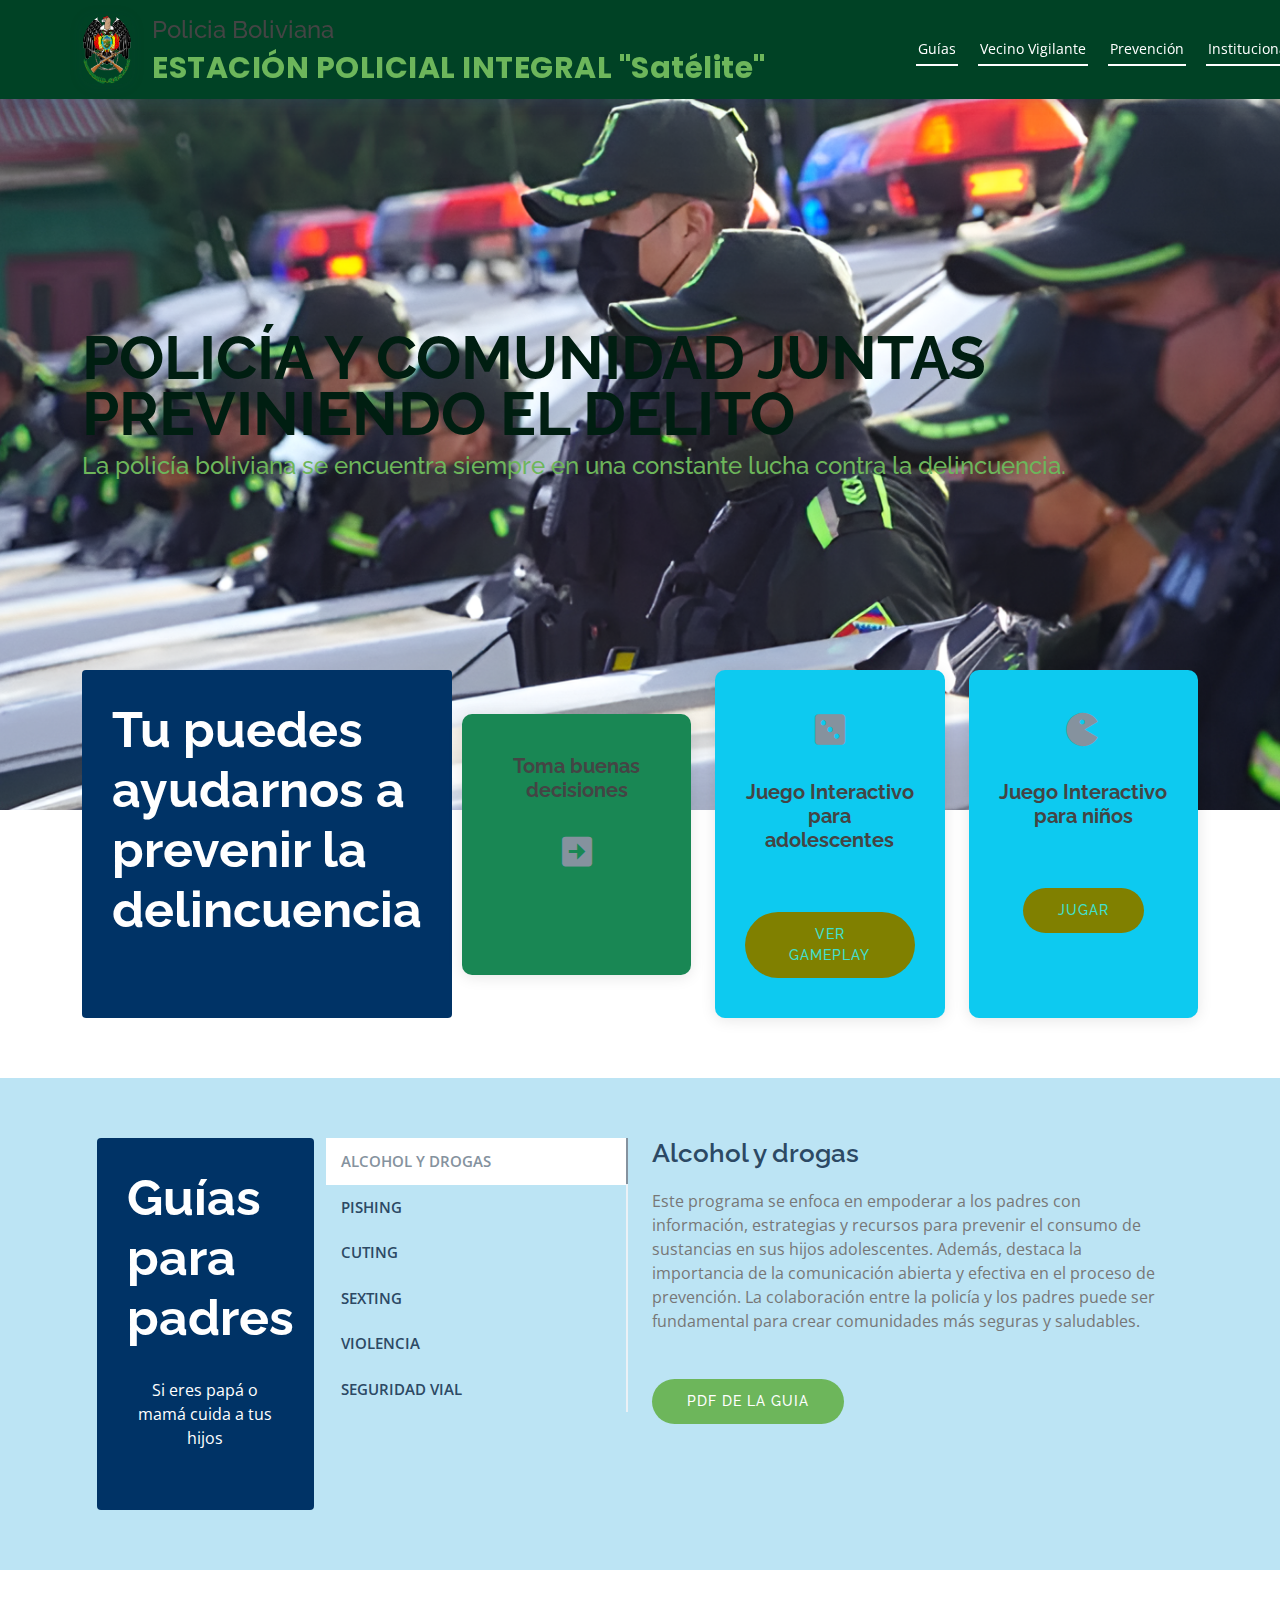
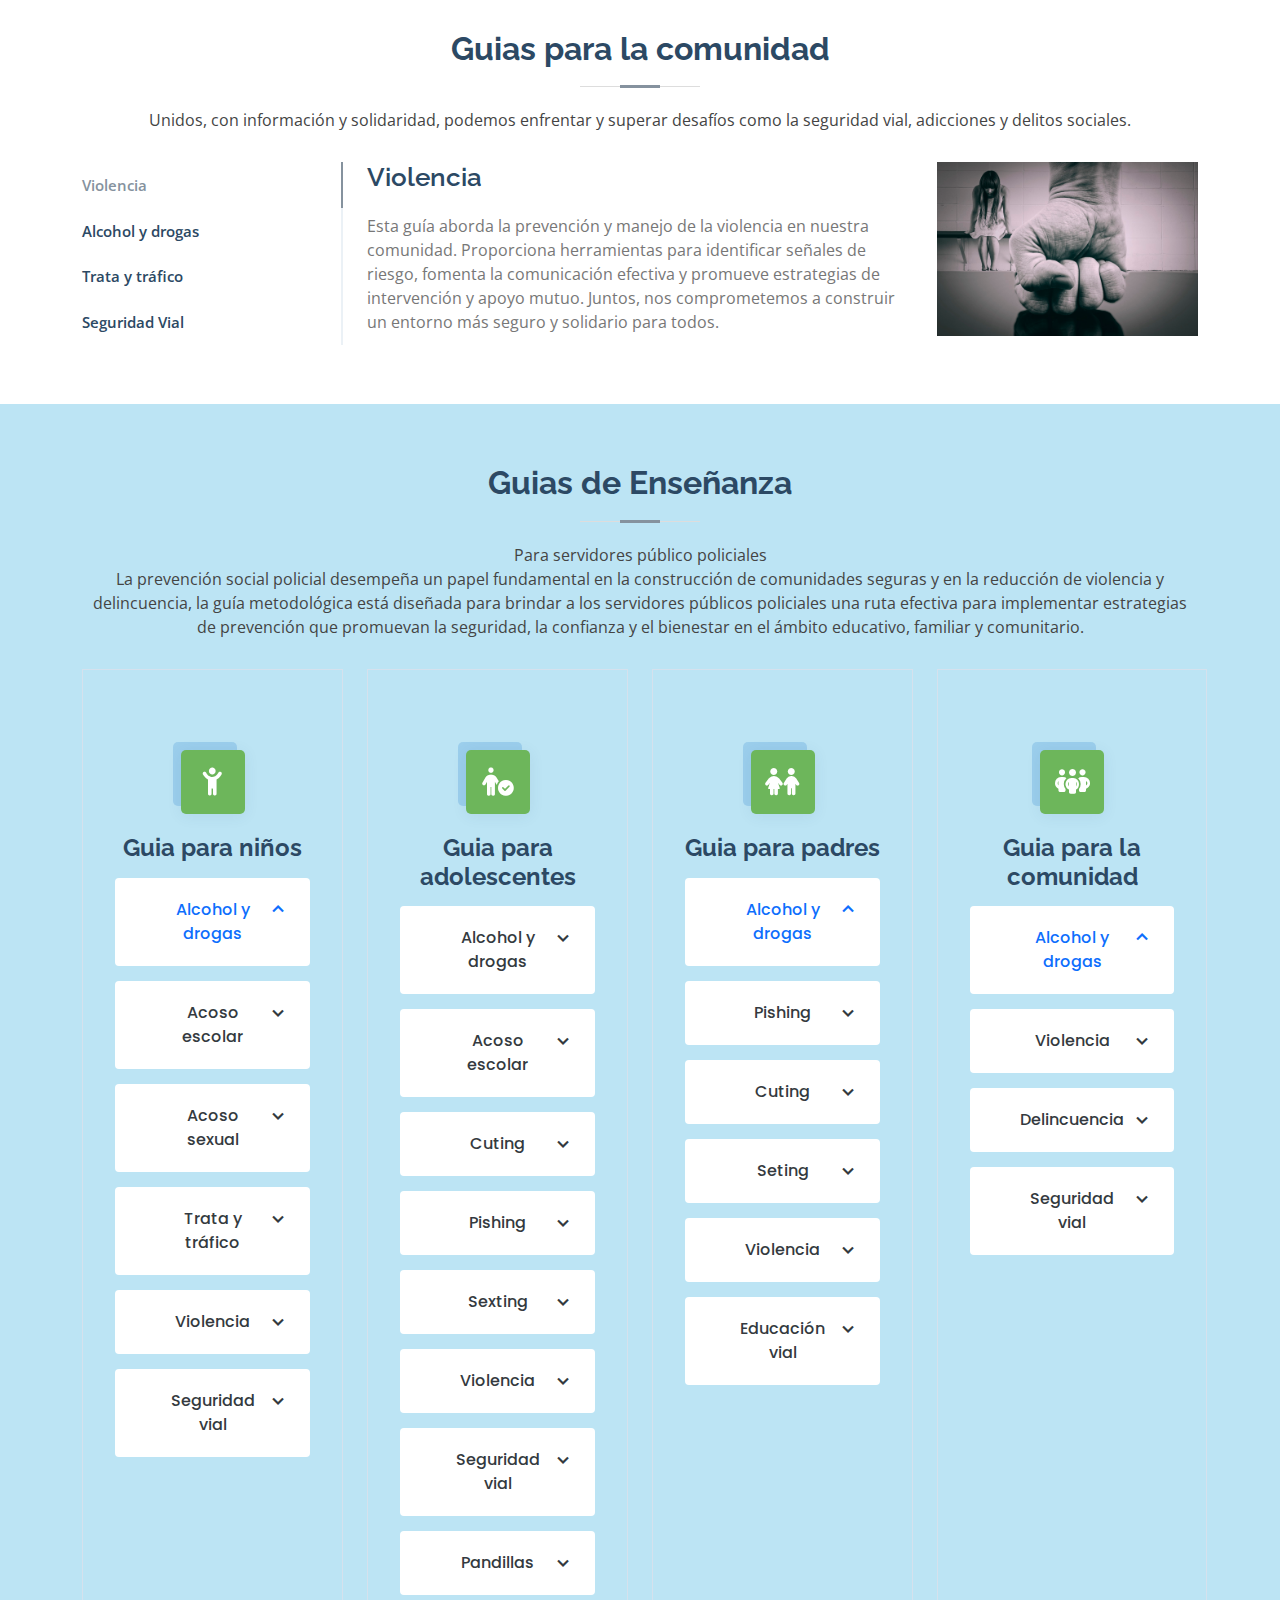
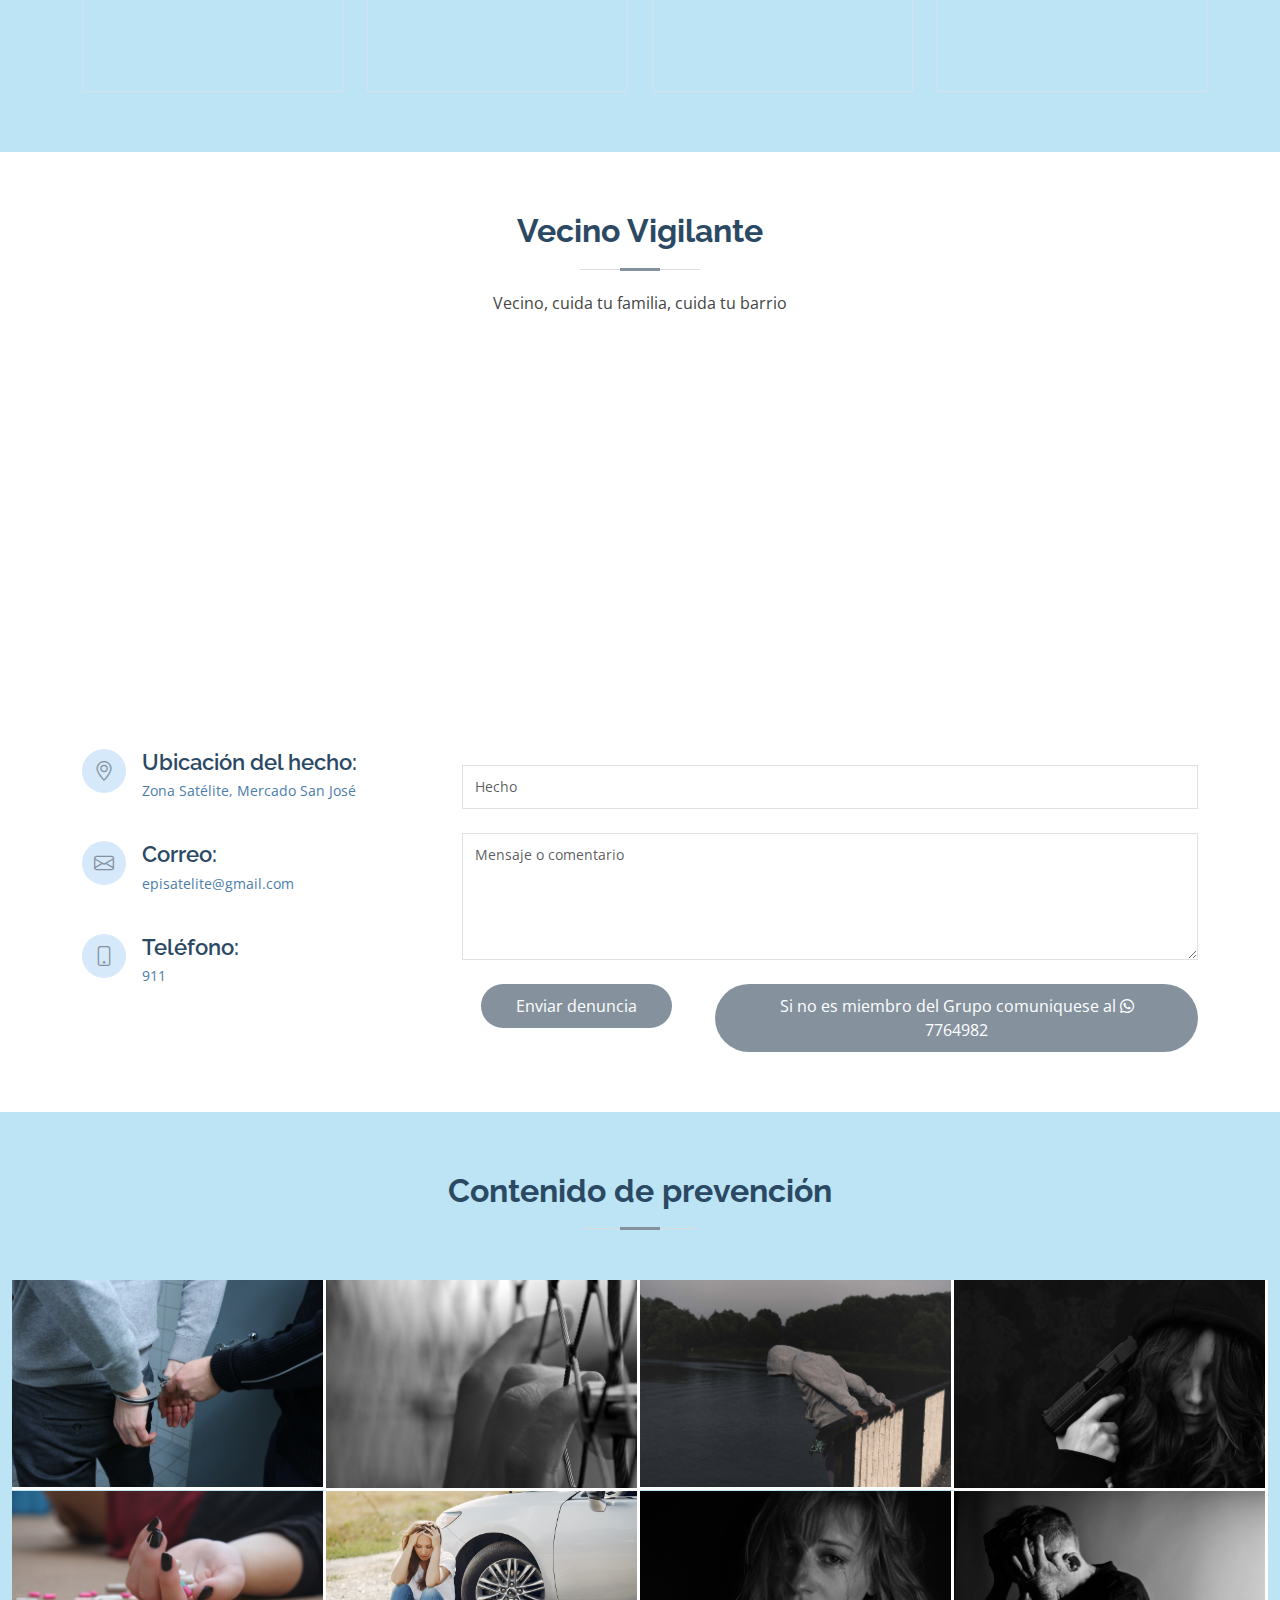
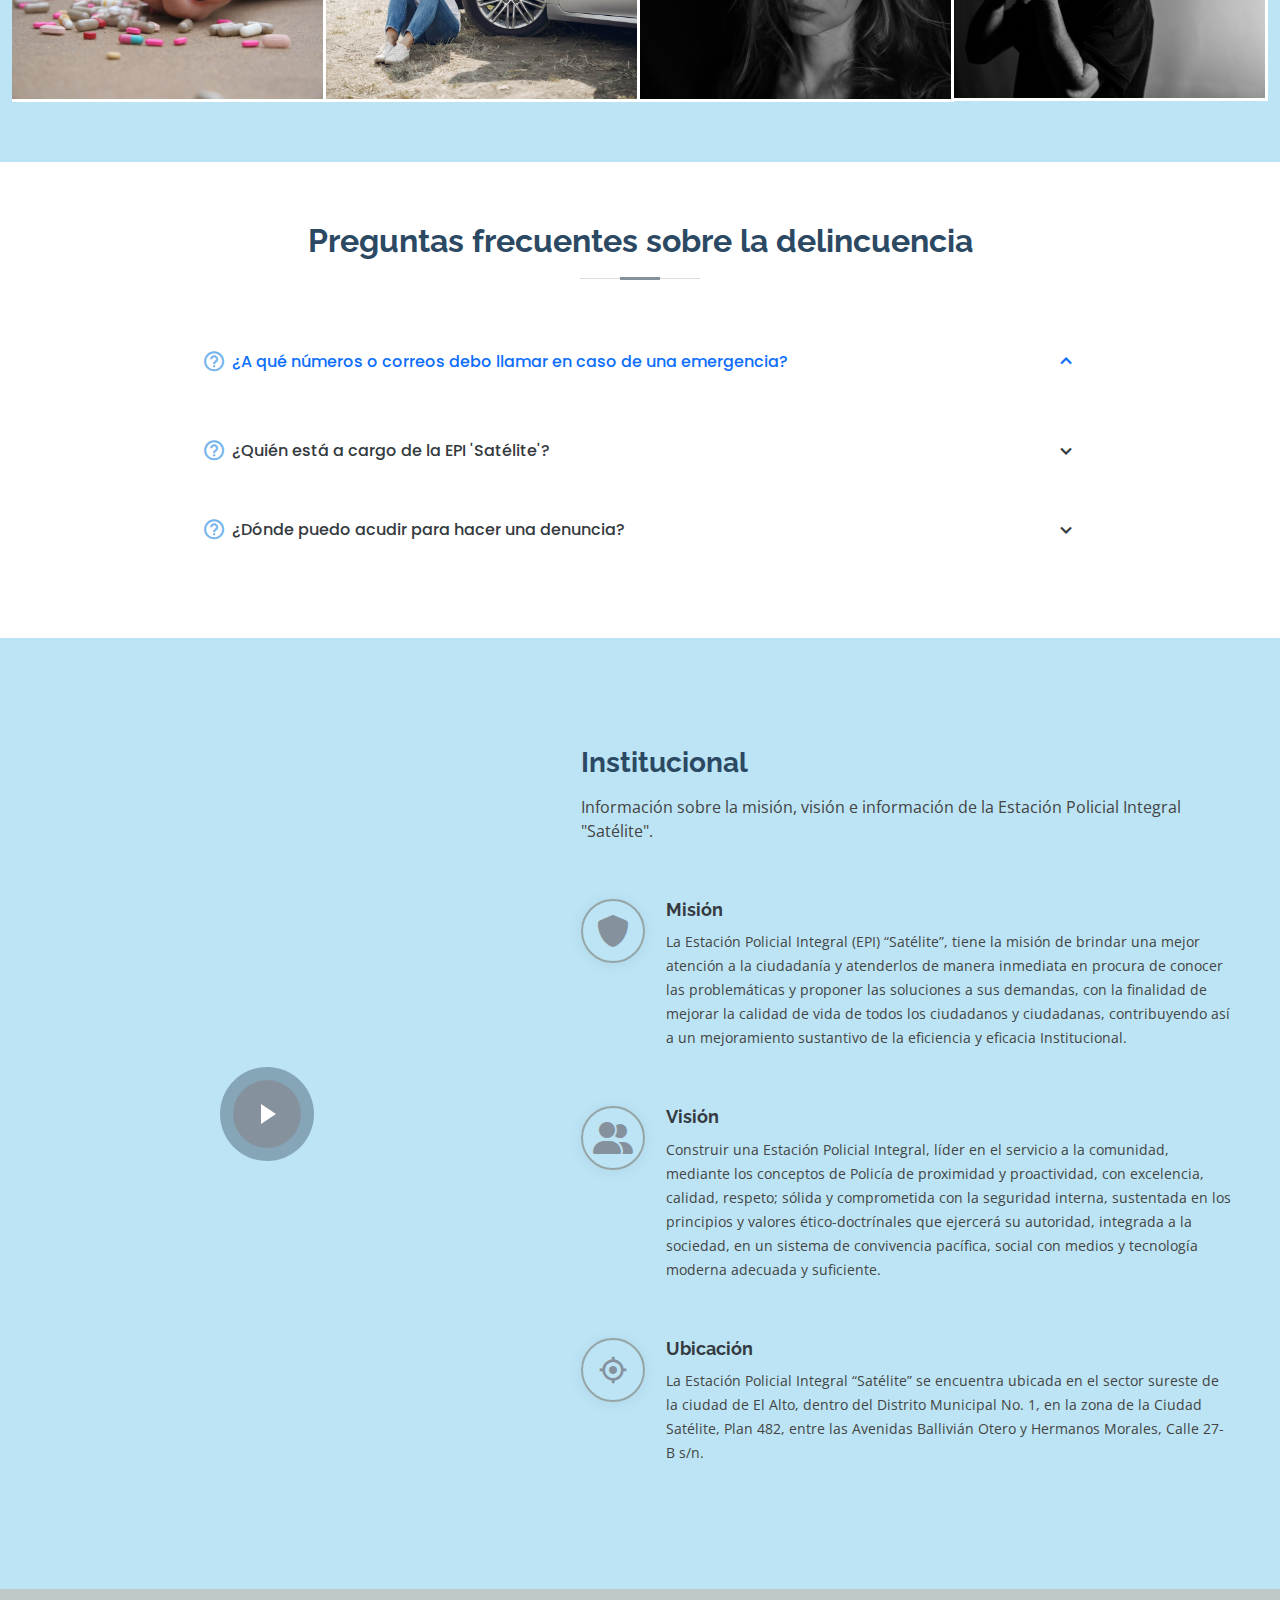
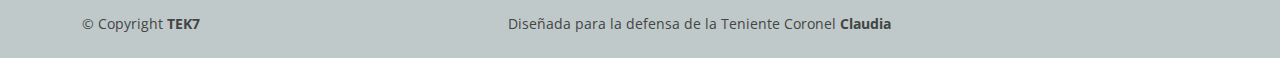
==== commit f6a15e96: "padres_1" ====
--- a/index.html
+++ b/index.html
@@ -496,6 +496,37 @@
                           <p>
                             Este programa se enfoca en empoderar a los padres con información, estrategias y recursos para prevenir el consumo de sustancias en sus hijos adolescentes. Además, destaca la importancia de la comunicación abierta y efectiva en el proceso de prevención. La colaboración entre la policía y los padres puede ser fundamental para crear comunidades más seguras y saludables. 
                           </p>
+                          <a href="assets/pdf/alcoholDrogas_padres_1.pdf" class="btn-pdf scrollto" target="_blank">PDF de la GUIA</a>
+                        </div>
+                      </li>
+
+                      <li data-aos="fade-up" data-aos-delay="100">
+                        <a data-bs-toggle="collapse" data-bs-target="#faqe-list-41" class="collapsed">Pishing<i class="bx bx-chevron-down icon-show"></i><i class="bx bx-chevron-up icon-close"></i></a>
+                        <div id="faqe-list-41" class="collapse" data-bs-parent=".faqe-list">
+                          <p>
+                            Diseñar un programa de capacitación para padres de familia por parte de la policía sobre el riesgo de que sus hijos adolescentes estén involucrados en el phishing es una excelente forma de educar a los padres sobre los peligros en línea y cómo proteger a sus hijos. El phishing es una amenaza creciente en la era digital, y es importante que los padres estén informados sobre cómo prevenirlo y proteger a sus hijos. 
+                          </p>
+                          <a href="assets/pdf/pishing_padres_1.pdf" class="btn-pdf scrollto" target="_blank">PDF de la GUIA</a>
+                        </div>
+                      </li>
+
+                      <li data-aos="fade-up" data-aos-delay="100">
+                        <a data-bs-toggle="collapse" data-bs-target="#faqe-list-41" class="collapsed">Cuting<i class="bx bx-chevron-down icon-show"></i><i class="bx bx-chevron-up icon-close"></i></a>
+                        <div id="faqe-list-41" class="collapse" data-bs-parent=".faqe-list">
+                          <p>
+                            El programa de capacitación para padres de familia por parte de la policía sobre el autolesionismo o cutting es una iniciativa importante para educar a los padres sobre los riesgos y cómo abordar esta problemática en sus hijos adolescentes. 
+                          </p>
+                          <a href="assets/pdf/Cuting_padres_1.pdf" class="btn-pdf scrollto" target="_blank">PDF de la GUIA</a>
+                        </div>
+                      </li>
+
+                      <li data-aos="fade-up" data-aos-delay="100">
+                        <a data-bs-toggle="collapse" data-bs-target="#faqe-list-41" class="collapsed">Seting<i class="bx bx-chevron-down icon-show"></i><i class="bx bx-chevron-up icon-close"></i></a>
+                        <div id="faqe-list-41" class="collapse" data-bs-parent=".faqe-list">
+                          <p>
+                            Un programa de capacitación de una sola sesión para padres de familia, proporcionado por la policía, sobre el sexting (el envío de mensajes sexuales, imágenes o videos a través de dispositivos electrónicos) puede ayudar a los padres a comprender los riesgos asociados y cómo abordar el tema con sus hijos adolescentes. También enfatiza la importancia de la prevención y la comunicación abierta en la familia. 
+                          </p>
+                          <a href="assets/pdf/Cuting_padres_1.pdf" class="btn-pdf scrollto" target="_blank">PDF de la GUIA</a>
                         </div>
                       </li>
           
@@ -505,6 +536,7 @@
                           <p>
                             Este programa proporciona información y estrategias prácticas para los padres, permitiéndoles abordar la violencia de manera efectiva y apoyar a sus adolescentes. También enfatiza la importancia de la prevención y la comunicación abierta en la familia. 
                           </p>
+                          <a href="assets/pdf/Violencia_padres_1.pdf" class="btn-pdf scrollto" target="_blank">PDF de la GUIA</a>
                         </div>
                       </li>
           
@@ -539,8 +571,9 @@
                         <a data-bs-toggle="collapse" class="collapse" data-bs-target="#faqe-list-31">Alcohol y drogas<i class="bx bx-chevron-down icon-show"></i><i class="bx bx-chevron-up icon-close"></i></a>
                         <div id="faqe-list-31" class="collapse" data-bs-parent=".faqe-list">
                           <p>
-                            Esta guía comunitaria sobre alcohol y drogas busca educar y concienciar sobre sus riesgos. Ofrece recursos para prevención, identificación de problemas y vías de apoyo. Unimos esfuerzos para promover estilos de vida saludables y seguros en nuestra comunidad.
-                          </p>
+                            Un programa de capacitación de policías comunitarios dirigido a la comunidad sobre el tema del alcohol y las drogas en su barrio aborda problemas de seguridad y salud pública. El éxito dependerá de la participación activa de la comunidad y su compromiso en la implementación de las estrategias y acciones propuestas. La policía comunitaria puede desempeñar un papel importante al proporcionar información, recursos y apoyo a la comunidad en su esfuerzo por abordar los problemas relacionados con el alcohol y las drogas en su barrio.
+                          </p>
+                          <a href="assets/pdf/alcoholDrogas_comunidad.pdf" class="btn-pdf scrollto" target="_blank">PDF de la GUIA</a>
                         </div>
                       </li>
           
@@ -548,17 +581,29 @@
                         <a data-bs-toggle="collapse" data-bs-target="#faqe-list-32" class="collapsed">Violencia<i class="bx bx-chevron-down icon-show"></i><i class="bx bx-chevron-up icon-close"></i></a>
                         <div id="faqe-list-32" class="collapse" data-bs-parent=".faqe-list">
                           <p>
-                            Esta guía aborda la prevención y manejo de la violencia en nuestra comunidad. Proporciona herramientas para identificar señales de riesgo, fomenta la comunicación efectiva y promueve estrategias de intervención y apoyo mutuo. Juntos, nos comprometemos a construir un entorno más seguro y solidario para todos.
-                          </p>
-                        </div>
-                      </li>
-          
-                      <li data-aos="fade-up" data-aos-delay="200">
-                        <a data-bs-toggle="collapse" data-bs-target="#faqe-list-33" class="collapsed">Educación vial<i class="bx bx-chevron-down icon-show"></i><i class="bx bx-chevron-up icon-close"></i></a>
+                            Un programa de capacitación de la policía comunitaria a la comunidad en temas de delincuencia en su zona puede ser una herramienta efectiva para empoderar a los vecinos y colaborar en la prevención de la delincuencia.
+                          </p>
+                          <a href="assets/pdf/violencia_comunidad.pdf" class="btn-pdf scrollto" target="_blank">PDF de la GUIA</a>
+                        </div>
+                      </li>
+          
+                      <li data-aos="fade-up" data-aos-delay="200">
+                        <a data-bs-toggle="collapse" data-bs-target="#faqe-list-33" class="collapsed">Delincuencia<i class="bx bx-chevron-down icon-show"></i><i class="bx bx-chevron-up icon-close"></i></a>
                         <div id="faqe-list-33" class="collapse" data-bs-parent=".faqe-list">
                           <p>
-                            Esta guía proporciona herramientas esenciales para mejorar la seguridad vial en nuestra comunidad. Ofrece consejos prácticos sobre conducción segura, respeto a las señales de tráfico y protección de peatones, buscando reducir accidentes y fomentar un entorno vial responsable y seguro para todos.
-                          </p>
+                            Un programa de capacitación de la policía comunitaria a la comunidad en temas de delincuencia en su zona puede ser una herramienta efectiva para empoderar a los vecinos y colaborar en la prevención de la delincuencia.
+                          </p>
+                          <a href="assets/pdf/delincuencia_comunidad.pdf" class="btn-pdf scrollto" target="_blank">PDF de la GUIA</a>
+                        </div>
+                      </li>
+
+                      <li data-aos="fade-up" data-aos-delay="200">
+                        <a data-bs-toggle="collapse" data-bs-target="#faqe-list-34" class="collapsed">Seguridad vial<i class="bx bx-chevron-down icon-show"></i><i class="bx bx-chevron-up icon-close"></i></a>
+                        <div id="faqe-list-34" class="collapse" data-bs-parent=".faqe-list">
+                          <p>
+                            La capacitación de policías comunitarios en temas de seguridad vial para la comunidad es esenciales en las vías y reducir los accidentes de tránsito, desde el punto de vista del conductor y el peatón.
+                          </p>
+                          <a href="assets/pdf/seguridadVial_comunidad.pdf" class="btn-pdf scrollto" target="_blank">PDF de la GUIA</a>
                         </div>
                       </li>
                       
@@ -786,24 +831,24 @@
 
           <div class="col-xl-7 col-lg-6 icon-boxes d-flex flex-column align-items-stretch justify-content-center py-5 px-lg-5">
             <h3>Institucional</h3>
-            <p>Información sobre la historia, misión, visión y valores de la Estación Policial Integral "Satélite".</p>
+            <p>Información sobre la misión, visión e información de la Estación Policial Integral "Satélite".</p>
 
             <div class="icon-box">
               <div class="icon"><i class="fa-solid fa-shield"></i></div>
               <h4 class="title"><a href="">Misión</a></h4>
-              <p class="description">At vero eos et accusamus et iusto odio dignissimos ducimus qui blanditiis praesentium voluptatum deleniti atque</p>
+              <p class="description">La Estación Policial Integral (EPI) “Satélite”, tiene la misión de brindar una mejor atención a la ciudadanía y atenderlos de manera inmediata en procura de conocer las problemáticas y proponer las soluciones a sus demandas, con la finalidad de mejorar la calidad de vida de todos los ciudadanos y ciudadanas, contribuyendo así a un mejoramiento sustantivo de la eficiencia y eficacia Institucional. </p>
+            </div>
+
+            <div class="icon-box">
+              <div class="icon"><i class="fa-solid fa-user-group"></i></div>
+              <h4 class="title"><a href="">Visión</a></h4>
+              <p class="description">Construir una Estación Policial Integral, líder en el servicio a la comunidad, mediante los conceptos de Policía de proximidad y proactividad, con excelencia, calidad, respeto; sólida y comprometida con la seguridad interna, sustentada en los principios y valores ético-doctrínales que ejercerá su autoridad, integrada a la sociedad, en un sistema de convivencia pacífica, social con medios y tecnología moderna adecuada y suficiente.  </p>
             </div>
 
             <div class="icon-box">
               <div class="icon"><i class="bx bx-target-lock"></i></div>
-              <h4 class="title"><a href="">Visión</a></h4>
-              <p class="description">Explicabo est voluptatum asperiores consequatur magnam. Et veritatis odit. Sunt aut deserunt minus aut eligendi omnis</p>
-            </div>
-
-            <div class="icon-box">
-              <div class="icon"><i class="fa-solid fa-user-group"></i></div>
-              <h4 class="title"><a href="">Valores</a></h4>
-              <p class="description">Explicabo est voluptatum asperiores consequatur magnam. Et veritatis odit. Sunt aut deserunt minus aut eligendi omnis</p>
+              <h4 class="title"><a href="">Ubicación</a></h4>
+              <p class="description">La Estación Policial Integral “Satélite” se encuentra ubicada en el sector sureste de la ciudad de El Alto, dentro del Distrito Municipal No. 1, en la zona de la Ciudad Satélite, Plan 482, entre las Avenidas Ballivián Otero y Hermanos Morales, Calle 27-B s/n.  </p>
             </div>
 
           </div>
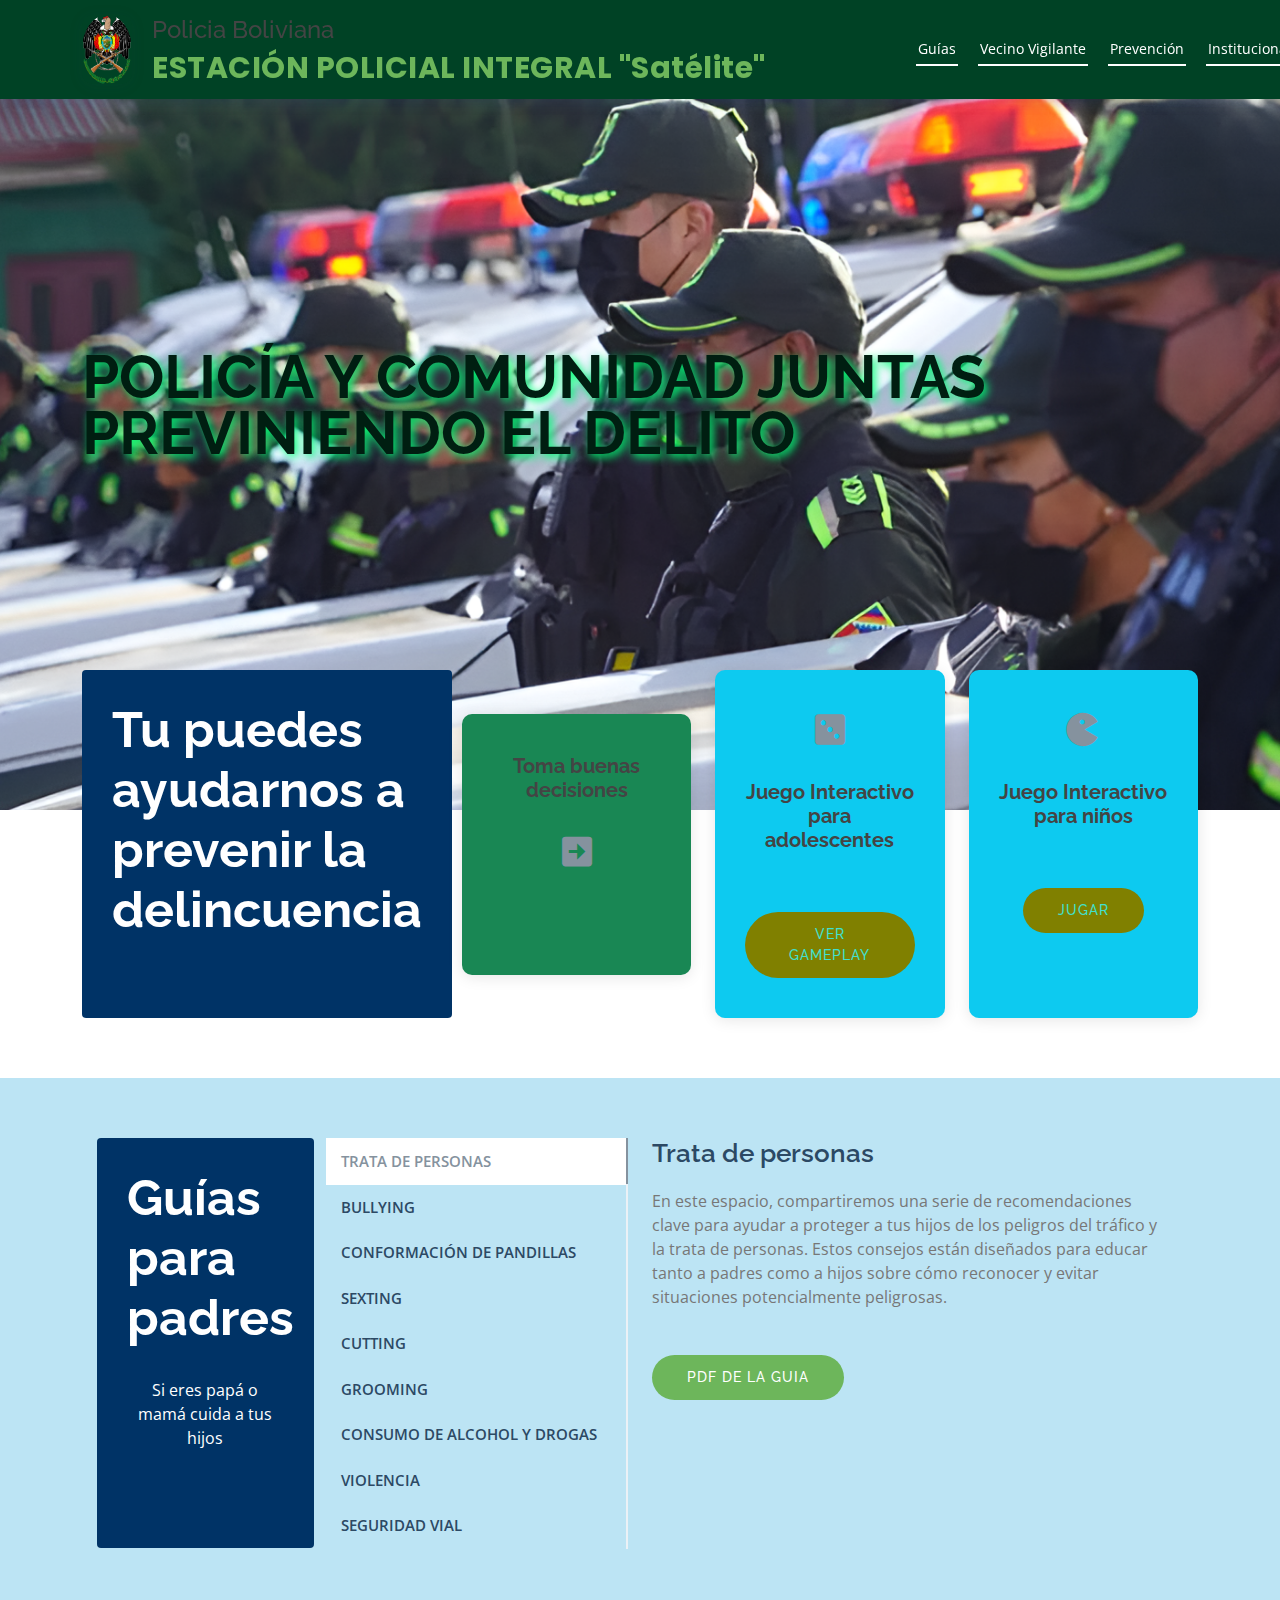
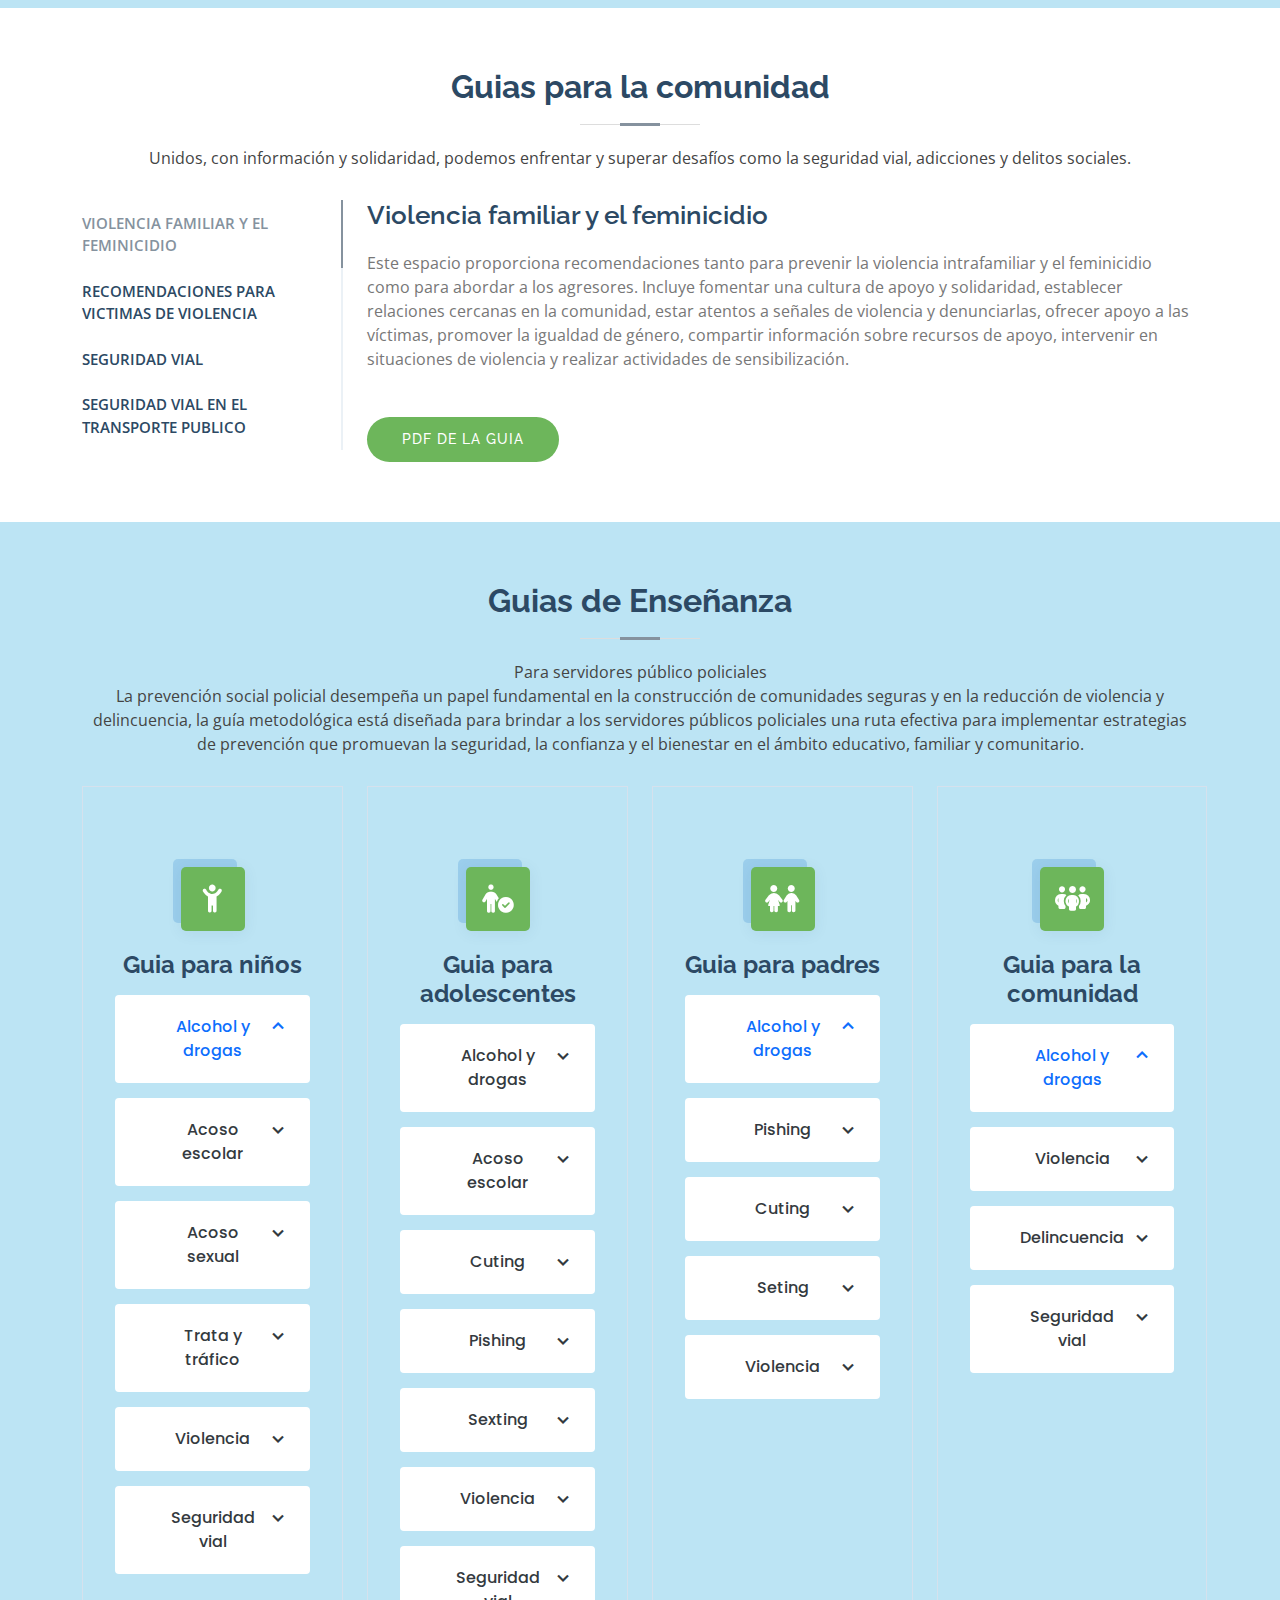
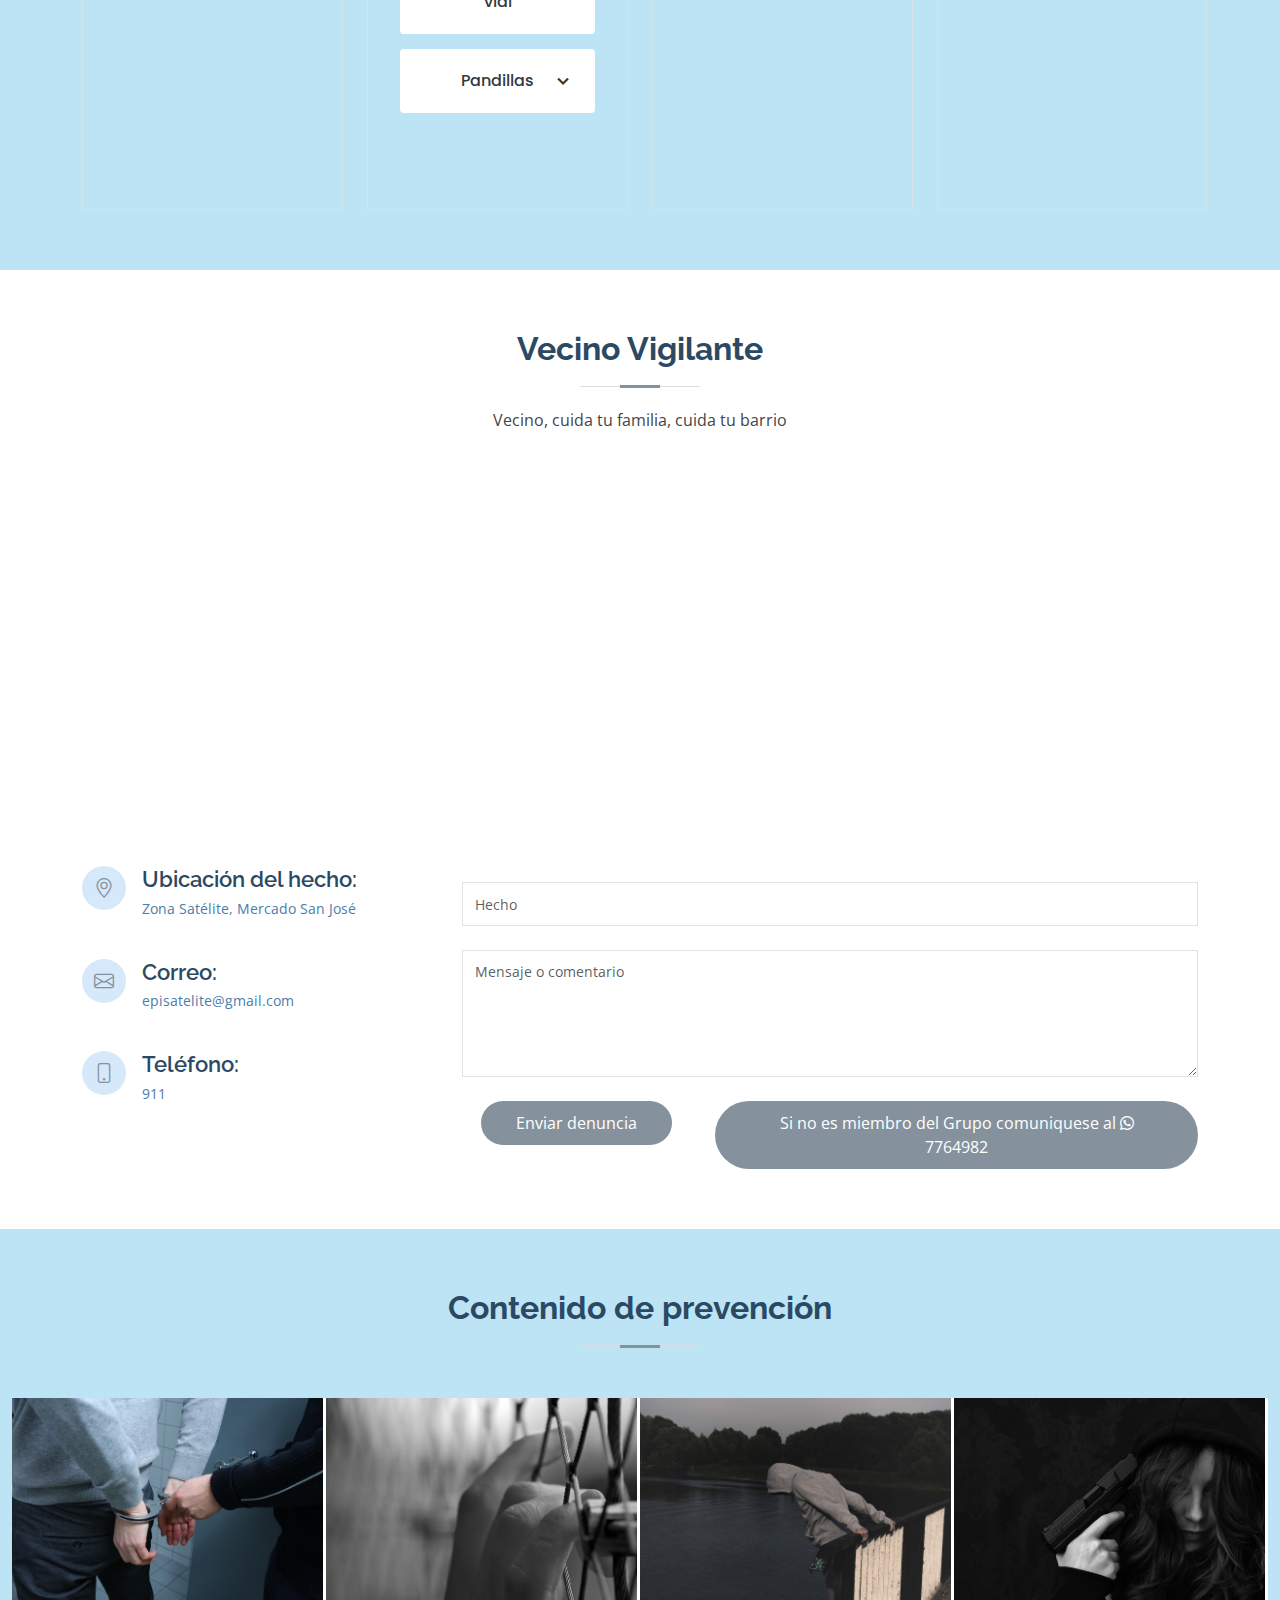
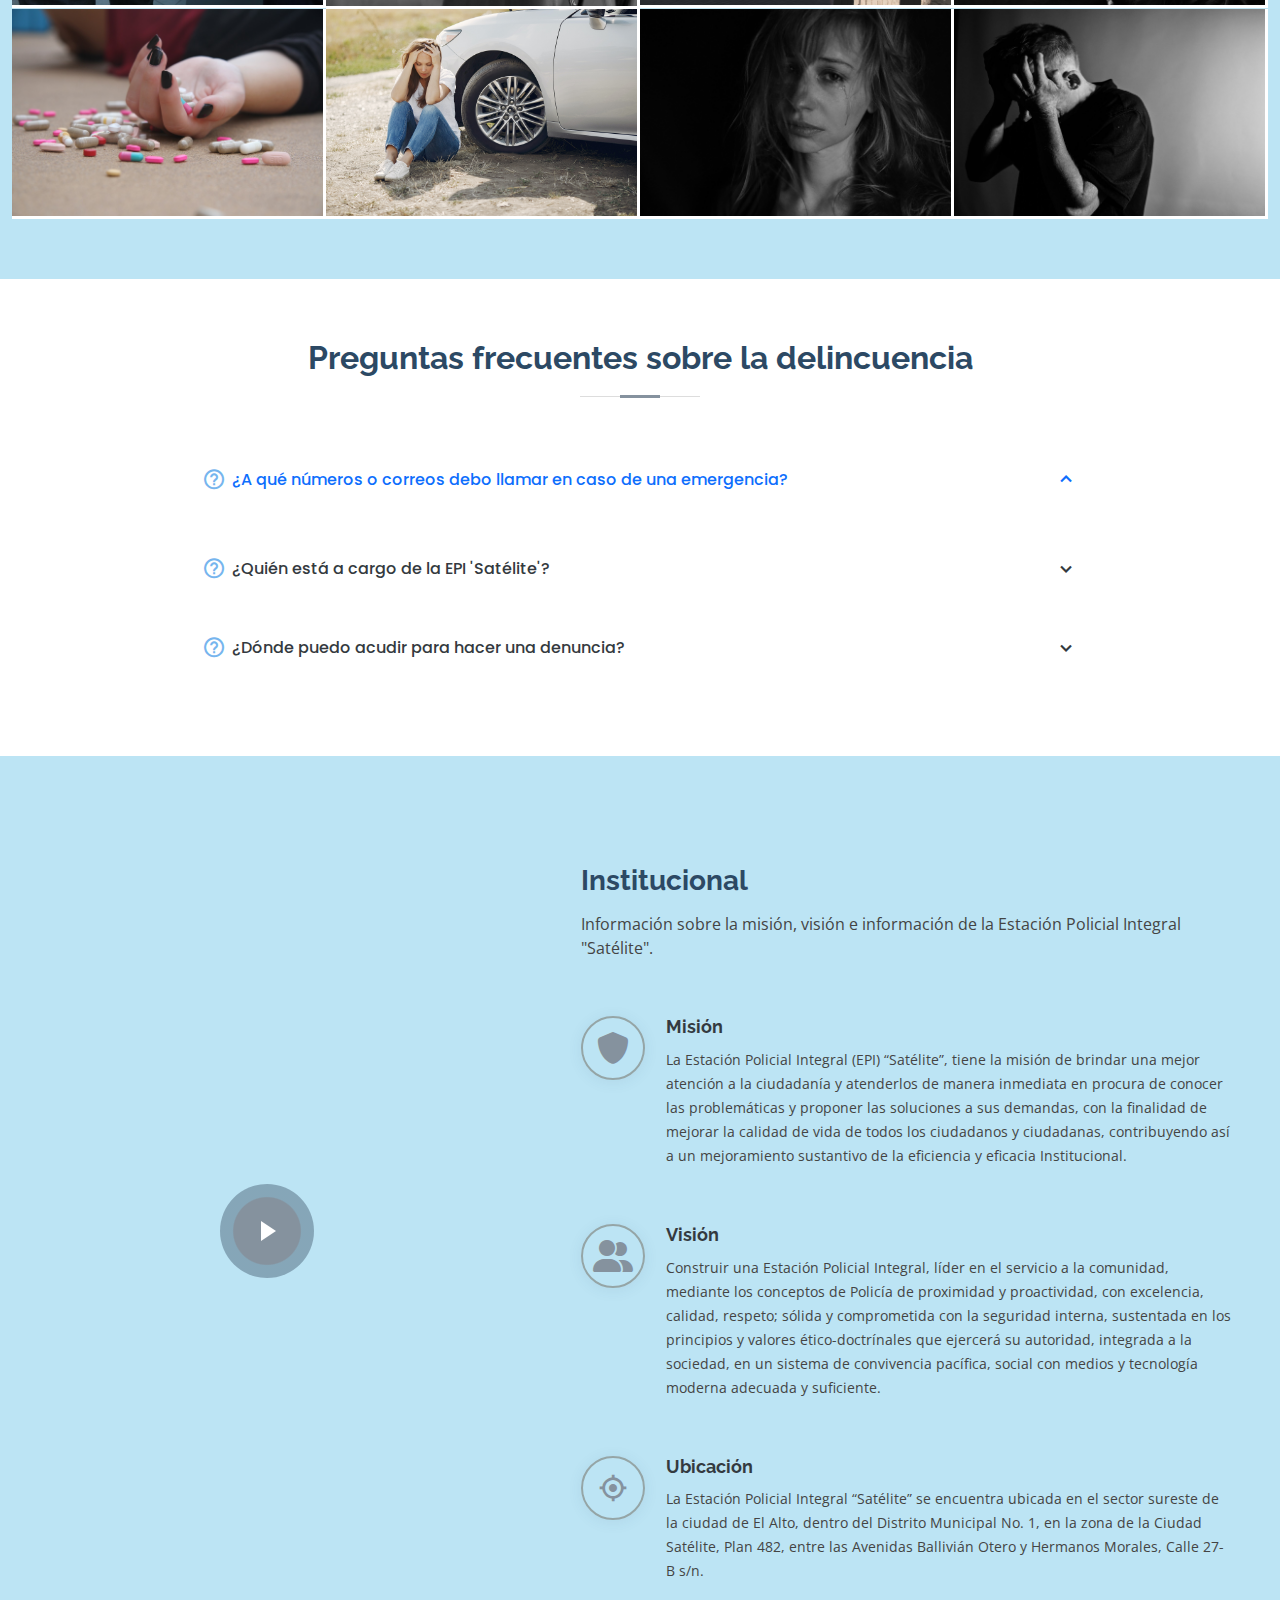
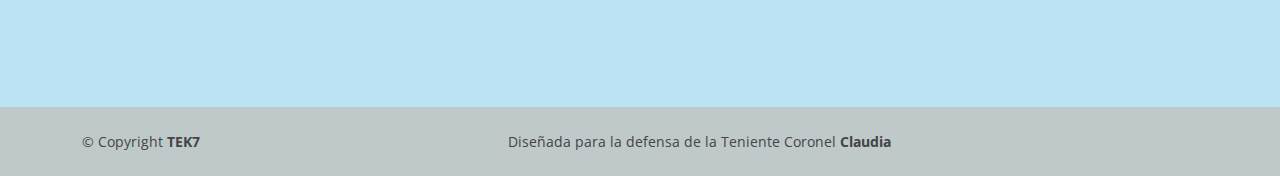
==== commit ab303c64: "cambios noche" ====
--- a/index.html
+++ b/index.html
@@ -61,7 +61,7 @@
   <section id="hero" class="d-flex align-items-center">
     <div class="container">
       <h1>Policía y comunidad juntas <br>previniendo el delito</h1>
-      <h2>La policía boliviana se encuentra siempre en una constante lucha contra la delincuencia.</h2>
+      <!-- <h2>La policía boliviana se encuentra siempre en una constante lucha contra la delincuencia.</h2> -->
       <!-- <a href="#about" class="btn-get-started scrollto">DENUNCIA</a> -->
     </div>
   </section><!-- End Hero -->
@@ -132,22 +132,31 @@
           <div class="col-lg-3">
             <ul class="nav nav-tabs flex-column">
               <li class="nav-item nav-item2">
-                <a class="nav-link active show" data-bs-toggle="tab" href="#tab-1">ALCOHOL Y DROGAS</a>
+                <a class="nav-link active show" data-bs-toggle="tab" href="#tab-1">TRATA DE PERSONAS </a>
               </li>
               <li class="nav-item nav-item2">
-                <a class="nav-link" data-bs-toggle="tab" href="#tab-2">PISHING</a>
+                <a class="nav-link" data-bs-toggle="tab" href="#tab-2">BULLYING</a>
               </li>
               <li class="nav-item nav-item2">
-                <a class="nav-link" data-bs-toggle="tab" href="#tab-3">CUTING</a>
+                <a class="nav-link" data-bs-toggle="tab" href="#tab-3">CONFORMACIÓN DE PANDILLAS</a>
               </li>
               <li class="nav-item nav-item2">
                 <a class="nav-link" data-bs-toggle="tab" href="#tab-4">SEXTING</a>
               </li>
               <li class="nav-item nav-item2">
-                <a class="nav-link" data-bs-toggle="tab" href="#tab-5">VIOLENCIA</a>
+                <a class="nav-link" data-bs-toggle="tab" href="#tab-5">CUTTING</a>
               </li>
               <li class="nav-item nav-item2">
-                <a class="nav-link" data-bs-toggle="tab" href="#tab-6">SEGURIDAD VIAL</a>
+                <a class="nav-link" data-bs-toggle="tab" href="#tab-6">GROOMING</a>
+              </li>
+              <li class="nav-item nav-item2">
+                <a class="nav-link" data-bs-toggle="tab" href="#tab-7">CONSUMO DE ALCOHOL Y DROGAS</a>
+              </li>
+              <li class="nav-item nav-item2">
+                <a class="nav-link" data-bs-toggle="tab" href="#tab-8">VIOLENCIA</a>
+              </li>
+              <li class="nav-item nav-item2">
+                <a class="nav-link" data-bs-toggle="tab" href="#tab-9">SEGURIDAD VIAL</a>
               </li>
             </ul>
           </div>
@@ -156,54 +165,81 @@
               <div class="tab-pane active show" id="tab-1">
                 <div class="row gy-4">
                   <div class="col-lg-12 details order-2 order-lg-1">
-                    <h3>Alcohol y drogas</h3>
-                    <p>Este programa se enfoca en empoderar a los padres con información, estrategias y recursos para prevenir el consumo de sustancias en sus hijos adolescentes. Además, destaca la importancia de la comunicación abierta y efectiva en el proceso de prevención. La colaboración entre la policía y los padres puede ser fundamental para crear comunidades más seguras y saludables. </p>
-                    <a href="assets/pdf/alcoholdrogas_padres.pdf" class="btn-pdf scrollto" target="_blank" target="_blank">PDF de la GUIA</a>
+                    <h3>Trata de personas</h3>
+                    <p>En este espacio, compartiremos una serie de recomendaciones clave para ayudar a proteger a tus hijos de los peligros del tráfico y la trata de personas. Estos consejos están diseñados para educar tanto a padres como a hijos sobre cómo reconocer y evitar situaciones potencialmente peligrosas. </p>
+                    <a href="assets/pdf/trata_padrescar.pdf" class="btn-pdf scrollto" target="_blank" target="_blank">PDF de la GUIA</a>
                   </div>
                 </div>
               </div>
               <div class="tab-pane" id="tab-2">
                 <div class="row gy-4">
                   <div class="col-lg-12 details order-2 order-lg-1">
-                    <h3>Pishing</h3>
-                    <p>Diseñar un programa de capacitación para padres de familia por parte de la policía sobre el riesgo de que sus hijos adolescentes estén involucrados en el phishing es una excelente forma de educar a los padres sobre los peligros en línea y cómo proteger a sus hijos. El phishing es una amenaza creciente en la era digital, y es importante que los padres estén informados sobre cómo prevenirlo y proteger a sus hijos.</p>
-                    <a href="assets/pdf/pishing_padres.pdf" class="btn-pdf scrollto" target="_blank" target="_blank">PDF de la GUIA</a>
+                    <h3>Bullying</h3>
+                    <p>Este espacio provee guías para padres sobre cómo manejar el bullying, incluyendo cómo dialogar con los hijos, identificar señales de acoso, fortalecer la autoestima y habilidades sociales, y abordar el ciberbullying. Además, ofrece estrategias para cuando el hijo es el agresor, como fomentar la empatía, supervisar el uso de internet y colaborar con las escuelas.</p>
+                    <a href="assets/pdf/bullying_padrecar.pdf" class="btn-pdf scrollto" target="_blank" target="_blank">PDF de la GUIA</a>
                   </div>
                 </div>
               </div>
               <div class="tab-pane" id="tab-3">
+                <div class="row gy-4">
+                  <div class="col-lg-12 details order-2 order-lg-1">
+                    <h3>Conformación de pandillas</h3>
+                    <p>Este espacio ofrece consejos para padres sobre cómo prevenir que sus hijos se involucren en pandillas. Incluye hablar regularmente sobre sus actividades y amigos, enseñarles sobre las consecuencias negativas de las pandillas, reconocer señales de posible involucramiento, supervisar sus actividades, fomentar la participación en actividades positivas, ser modelos a seguir, fortalecer lazos familiares, conocer a los amigos y padres de los amigos de sus hijos, y supervisar el uso de internet y redes sociales.</p>
+                    <a href="assets/pdf/cutting_apdresca.pdf" class="btn-pdf scrollto" target="_blank">PDF de la GUIA</a>
+                  </div>
+                </div>
+              </div>
+              <div class="tab-pane" id="tab-4">
+                <div class="row gy-4">
+                  <div class="col-lg-12 details order-2 order-lg-1">
+                    <h3>Sexting</h3>
+                    <p>Esta sección ofrece consejos para padres sobre cómo abordar el sexting con sus hijos, incluyendo la explicación de riesgos como el acoso cibernético y consecuencias legales. Enfatiza la importancia del consentimiento, la privacidad en dispositivos, y la conciencia sobre compartir imágenes sexualmente explícitas, especialmente de menores. También sugiere supervisar el uso de internet y discutir las posibles consecuencias emocionales del sexting.</p>
+                    <a href="assets/pdf/sexting_padrecar.pdf" class="btn-pdf scrollto" target="_blank">PDF de la GUIA</a>
+                  </div>
+                </div>
+              </div>
+              <div class="tab-pane" id="tab-5">
                 <div class="row gy-4">
                   <div class="col-lg-12 details order-2 order-lg-1">
                     <h3>Cuting</h3>
-                    <p>El programa de capacitación para padres de familia por parte de la policía sobre el autolesionismo o cutting es una iniciativa importante para educar a los padres sobre los riesgos y cómo abordar esta problemática en sus hijos adolescentes.</p>
-                    <a href="assets/pdf/cuting_padres.pdf" class="btn-pdf scrollto" target="_blank">PDF de la GUIA</a>
-                  </div>
-                </div>
-              </div>
-              <div class="tab-pane" id="tab-4">
+                    <p>Este espacio ofrece guías para padres sobre cómo abordar el cutting en los jóvenes. Incluye consejos sobre comunicación emocional, identificación de causas subyacentes, consulta con profesionales de salud mental, prevención de autolesiones, y construcción de redes de apoyo. Además, enfatiza la importancia de la paciencia y comprensión durante el proceso de recuperación.</p>
+                    <a href="assets/pdf/cutting_apdresca.pdf" class="btn-pdf scrollto" target="_blank">PDF de la GUIA</a>
+                  </div>
+                </div>
+              </div>
+              <div class="tab-pane" id="tab-6">
                 <div class="row gy-4">
                   <div class="col-lg-12 details order-2 order-lg-1">
-                    <h3>Sexting</h3>
-                    <p>Un programa de capacitación de una sola sesión para padres de familia, proporcionado por la policía, sobre el sexting (el envío de mensajes sexuales, imágenes o videos a través de dispositivos electrónicos) puede ayudar a los padres a comprender los riesgos asociados y cómo abordar el tema con sus hijos adolescentes. También enfatiza la importancia de la prevención y la comunicación abierta en la familia. </p>
-                    <a href="assets/pdf/sexting_padres.pdf" class="btn-pdf scrollto" target="_blank">PDF de la GUIA</a>
-                  </div>
-                </div>
-              </div>
-              <div class="tab-pane" id="tab-5">
+                    <h3>Grooming</h3>
+                    <p>Este espacio brinda orientación para padres sobre cómo proteger a los hijos del grooming en línea. Incluye educar a los niños sobre qué es el grooming, enseñarles a no compartir información personal, aceptar solicitudes de amistad solo de conocidos, establecer límites en el uso de dispositivos, usar control parental, investigar redes sociales, enseñar sobre contraseñas seguras, cómo denunciar comportamientos sospechosos, fomentar la confianza en su intuición y observar sus amistades en línea.</p>
+                    <a href="assets/pdf/grooming_apdrecar.pdf" class="btn-pdf scrollto" target="_blank">PDF de la GUIA</a>
+                  </div>
+                </div>
+              </div>
+              <div class="tab-pane" id="tab-7">
+                <div class="row gy-4">
+                  <div class="col-lg-12 details order-2 order-lg-1">
+                    <h3>Consumo de alcohol y drogas</h3>
+                    <p>Esta sección proporciona guías para padres sobre cómo abordar el consumo de alcohol y drogas en sus hijos. Incluye educar sobre los efectos negativos, hablar de las consecuencias legales, establecer reglas claras, fomentar relaciones y actividades positivas, y estar atentos a los factores de riesgo. También enseña a reconocer señales de consumo y cómo detectar si un hijo está involucrado en la distribución de drogas, destacando cambios en el comportamiento, estilo de vida y apariencia física. </p>
+                    <a href="assets/pdf/alcoholDrogas_padrecar.pdf" class="btn-pdf scrollto" target="_blank">PDF de la GUIA</a>
+                  </div>
+                </div>
+              </div>
+              <div class="tab-pane" id="tab-8">
                 <div class="row gy-4">
                   <div class="col-lg-12 details order-2 order-lg-1">
                     <h3>Violencia</h3>
-                    <p>Este programa proporciona información y estrategias prácticas para los padres, permitiéndoles abordar la violencia de manera efectiva y apoyar a sus adolescentes. También enfatiza la importancia de la prevención y la comunicación abierta en la familia. </p>
-                    <a href="assets/pdf/violencia_padres.pdf" class="btn-pdf scrollto" target="_blank">PDF de la GUIA</a>
-                  </div>
-                </div>
-              </div>
-              <div class="tab-pane" id="tab-6">
+                    <p>Esta sección brinda orientación a los padres sobre cómo prevenir y manejar la violencia en los niños. Incluye hablar sobre tipos de violencia, enseñar a reconocer y responder a señales de advertencia, promover la resolución pacífica de conflictos y la empatía, establecer límites claros, y monitorear el uso de internet. También aborda cómo lidiar con la violencia ejercida por los hijos, comprendiendo sus causas, buscando ayuda profesional, y fomentando habilidades de control de impulsos y empatía.</p>
+                    <a href="assets/pdf/violencia_padresca.pdf" class="btn-pdf scrollto" target="_blank">PDF de la GUIA</a>
+                  </div>
+                </div>
+              </div>
+              <div class="tab-pane" id="tab-9">
                 <div class="row gy-4">
                   <div class="col-lg-12 details order-2 order-lg-1">
                     <h3>Seguridad vial</h3>
-                    <p>Esta sesión de capacitación debe enfatizar la importancia de un enfoque continuo en la seguridad vial y la comunicación abierta con los adolescentes a medida que adquieren experiencia en la conducción y respete las normas viales. </p>
-                    <a href="assets/pdf/seguridadvial_padres.pdf" class="btn-pdf scrollto" target="_blank">PDF de la GUIA</a>
+                    <p>Esta sección brinda orientación a los padres sobre cómo prevenir y manejar la violencia en los niños. Incluye hablar sobre tipos de violencia, enseñar a reconocer y responder a señales de advertencia, promover la resolución pacífica de conflictos y la empatía, establecer límites claros, y monitorear el uso de internet. También aborda cómo lidiar con la violencia ejercida por los hijos, comprendiendo sus causas, buscando ayuda profesional, y fomentando habilidades de control de impulsos y empatía.</p>
+                    <a href="assets/pdf/seguridad_padrescar.pdf" class="btn-pdf scrollto" target="_blank">PDF de la GUIA</a>
                   </div>
                 </div>
               </div>
@@ -226,66 +262,60 @@
         <div class="row gy-4">
           <div class="col-lg-3">
             <ul class="nav nav-tabs flex-column">
+              <li class="nav-item nav-item">
+                <a class="nav-link active show" data-bs-toggle="tab" href="#tab-10">VIOLENCIA FAMILIAR Y EL FEMINICIDIO </a>
+              </li>
               <li class="nav-item">
-                <a class="nav-link active show" data-bs-toggle="tab" href="#tab-10">Violencia</a>
+                <a class="nav-link" data-bs-toggle="tab" href="#tab-20">RECOMENDACIONES PARA VICTIMAS DE VIOLENCIA  </a>
               </li>
               <li class="nav-item">
-                <a class="nav-link" data-bs-toggle="tab" href="#tab-20">Alcohol y drogas</a>
+                <a class="nav-link" data-bs-toggle="tab" href="#tab-30">SEGURIDAD VIAL  </a>
               </li>
               <li class="nav-item">
-                <a class="nav-link" data-bs-toggle="tab" href="#tab-30">Trata y tráfico</a>
-              </li>
-              <li class="nav-item">
-                <a class="nav-link" data-bs-toggle="tab" href="#tab-40">Seguridad Vial</a>
+                <a class="nav-link" data-bs-toggle="tab" href="#tab-40">SEGURIDAD VIAL EN EL TRANSPORTE PUBLICO </a>
               </li>
             </ul>
           </div>
+
           <div class="col-lg-9">
             <div class="tab-content">
               <div class="tab-pane active show" id="tab-10">
                 <div class="row gy-4">
+                  <div class="col-lg-12 details order-2 order-lg-1">
+                    <h3>Violencia familiar y el feminicidio</h3>
+                    <p>Este espacio proporciona recomendaciones tanto para prevenir la violencia intrafamiliar y el feminicidio como para abordar a los agresores. Incluye fomentar una cultura de apoyo y solidaridad, establecer relaciones cercanas en la comunidad, estar atentos a señales de violencia y denunciarlas, ofrecer apoyo a las víctimas, promover la igualdad de género, compartir información sobre recursos de apoyo, intervenir en situaciones de violencia y realizar actividades de sensibilización.</p>
+                    <a href="assets/pdf/violenciaFamiliar_vecins.pdf" class="btn-pdf scrollto" target="_blank">PDF de la GUIA</a>
+                  </div>
+                </div>
+              </div>
+              <div class="tab-pane" id="tab-20">
+                <div class="row gy-4">
                   <div class="col-lg-8 details order-2 order-lg-1">
-                    <h3>Violencia</h3>
-                    <p>Esta guía aborda la prevención y manejo de la violencia en nuestra comunidad. Proporciona herramientas para identificar señales de riesgo, fomenta la comunicación efectiva y promueve estrategias de intervención y apoyo mutuo. Juntos, nos comprometemos a construir un entorno más seguro y solidario para todos.</p>
-                  </div>
-                  <div class="col-lg-4 text-center order-1 order-lg-2">
-                    <img src="assets/img/violencia2.jpg" alt="" class="img-fluid">
-                  </div>
-                </div>
-              </div>
-              <div class="tab-pane" id="tab-20">
+                    <h3>Recomendaciones para victimas de violencia</h3>
+                    <p>Esta cartilla de recomendaciones para vecinos aborda la violencia doméstica, la seguridad al dejar el domicilio y cómo reaccionar ante la presencia de grupos delictivos en el barrio. Incluye consejos para víctimas de violencia, como buscar ayuda inmediata, refugiarse en un lugar seguro, hablar con profesionales, obtener una orden de restricción, buscar apoyo de organizaciones, documentar la violencia y cambiar rutinas para mayor seguridad.</p>
+                    <a href="assets/pdf/recom_violencia_vecinos.pdf" class="btn-pdf scrollto" target="_blank">PDF de la GUIA</a>
+                  </div>
+                </div>
+              </div>
+              <div class="tab-pane" id="tab-30">
                 <div class="row gy-4">
                   <div class="col-lg-8 details order-2 order-lg-1">
-                    <h3>Alcohol y drogas</h3>
-                    <p>Esta guía comunitaria sobre alcohol y drogas busca educar y concienciar sobre sus riesgos. Ofrece recursos para prevención, identificación de problemas y vías de apoyo. Unimos esfuerzos para promover estilos de vida saludables y seguros en nuestra comunidad.</p>
-                  </div>
-                  <div class="col-lg-4 text-center order-1 order-lg-2">
-                    <img src="assets/img/drogas4.jpg" alt="" class="img-fluid">
-                  </div>
-                </div>
-              </div>
-              <div class="tab-pane" id="tab-30">
+                    <h3>Seguridad Vial</h3>
+                    <p>Esta cartilla de recomendaciones para vecinos sobre seguridad vial incluye directrices tanto para peatones como para conductores. Como peatón, se enfatiza el conocimiento y respeto de las señales de tráfico, el uso de pasos de cebra, la atención en intersecciones, evitar distracciones y caminar con seguridad, especialmente de noche o en condiciones de baja visibilidad. También se aconseja supervisar y educar a los niños en la seguridad vial.</p>
+                    <a href="assets/pdf/seguridadVial.pdf" class="btn-pdf scrollto" target="_blank">PDF de la GUIA</a>
+                  </div>
+                </div>
+              </div>
+              <div class="tab-pane" id="tab-40">
                 <div class="row gy-4">
                   <div class="col-lg-8 details order-2 order-lg-1">
-                    <h3>Trata y tráfico de personas</h3>
-                    <p>Esta guía comunitaria se enfoca en la prevención y concienciación sobre la trata y tráfico de personas. Brinda información clave para reconocer y actuar ante estas situaciones, promoviendo una comunidad vigilante y protectora. Juntos, podemos combatir este grave delito y proteger a los más vulnerables.</p>
-                  </div>
-                  <div class="col-lg-4 text-center order-1 order-lg-2 w-3">
-                    <img src="assets/img/oso.jpg" alt="" class="img-fluid">
-                  </div>
-                </div>
-              </div>
-              <div class="tab-pane" id="tab-40">
-                <div class="row gy-4">
-                  <div class="col-lg-8 details order-2 order-lg-1">
-                    <h3>Seguridad vial</h3>
-                    <p>Esta guía proporciona herramientas esenciales para mejorar la seguridad vial en nuestra comunidad. Ofrece consejos prácticos sobre conducción segura, respeto a las señales de tráfico y protección de peatones, buscando reducir accidentes y fomentar un entorno vial responsable y seguro para todos.</p>
-                  </div>
-                  <div class="col-lg-4 text-center order-1 order-lg-2">
-                    <img src="assets/img/auto1.jpg" alt="" class="img-fluid">
-                  </div>
-                </div>
-              </div>
+                    <h3>Seguridad Vial en el transporte publico</h3>
+                    <p>Esta cartilla ofrece recomendaciones para mejorar la seguridad vial en el uso del transporte público. Incluye informarse sobre horarios y rutas, utilizar paradas designadas, respetar las normas de tráfico y comportamiento, ser considerado con otros pasajeros, especialmente aquellos con movilidad reducida, y tener precaución al cruzar calles cerca de paradas.</p>
+                    <a href="assets/pdf/seguridadPublico.pdf" class="btn-pdf scrollto" target="_blank">PDF de la GUIA</a>
+                  </div> 
+                </div>
+              </div>
+
             </div>
           </div>
         </div>
@@ -540,15 +570,6 @@
                         </div>
                       </li>
           
-                      <li data-aos="fade-up" data-aos-delay="200">
-                        <a data-bs-toggle="collapse" data-bs-target="#faqe-list-42" class="collapsed">Educación vial<i class="bx bx-chevron-down icon-show"></i><i class="bx bx-chevron-up icon-close"></i></a>
-                        <div id="faqe-list-42" class="collapse" data-bs-parent=".faqe-list">
-                          <p>
-                            Esta sesión de capacitación debe enfatizar la importancia de un enfoque continuo en la seguridad vial y la comunicación abierta con los adolescentes a medida que adquieren experiencia en la conducción y respete las normas viales. 
-                          </p>
-                        </div>
-                      </li>
-          
                     </ul>
                   </div>
           
--- a/assets/css/style.css
+++ b/assets/css/style.css
@@ -460,6 +460,7 @@
   background: url("../img/banner.png") top center;
   background-size: cover;
   margin-bottom: -200px;
+  text-shadow: 3px 3px 10px #00ff77; 
 }
 
 #hero .container {
@@ -479,6 +480,7 @@
   color: #6DB65B ;
   margin: 10px 0 0 0;
   font-size: 24px;
+  text-shadow: 2px 2px 10px #000201; 
 }
 
 #hero .btn-get-started {
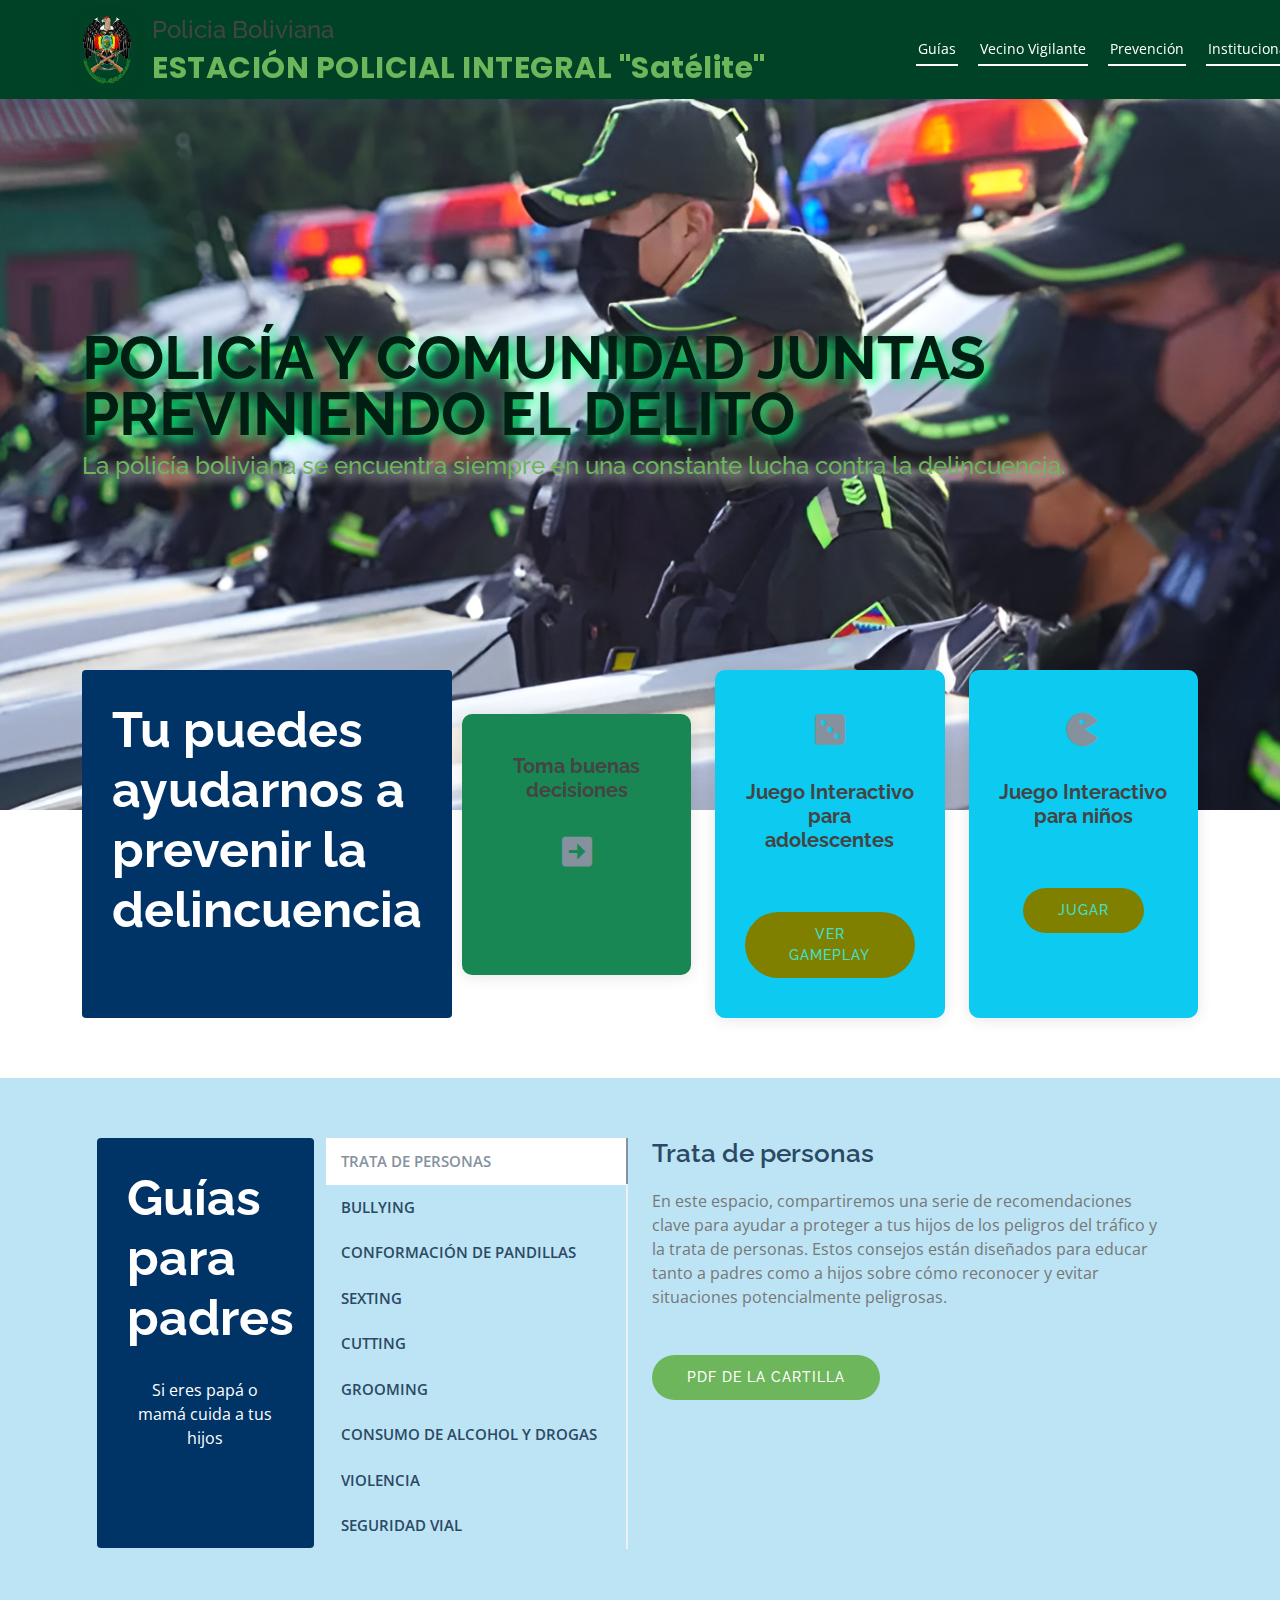
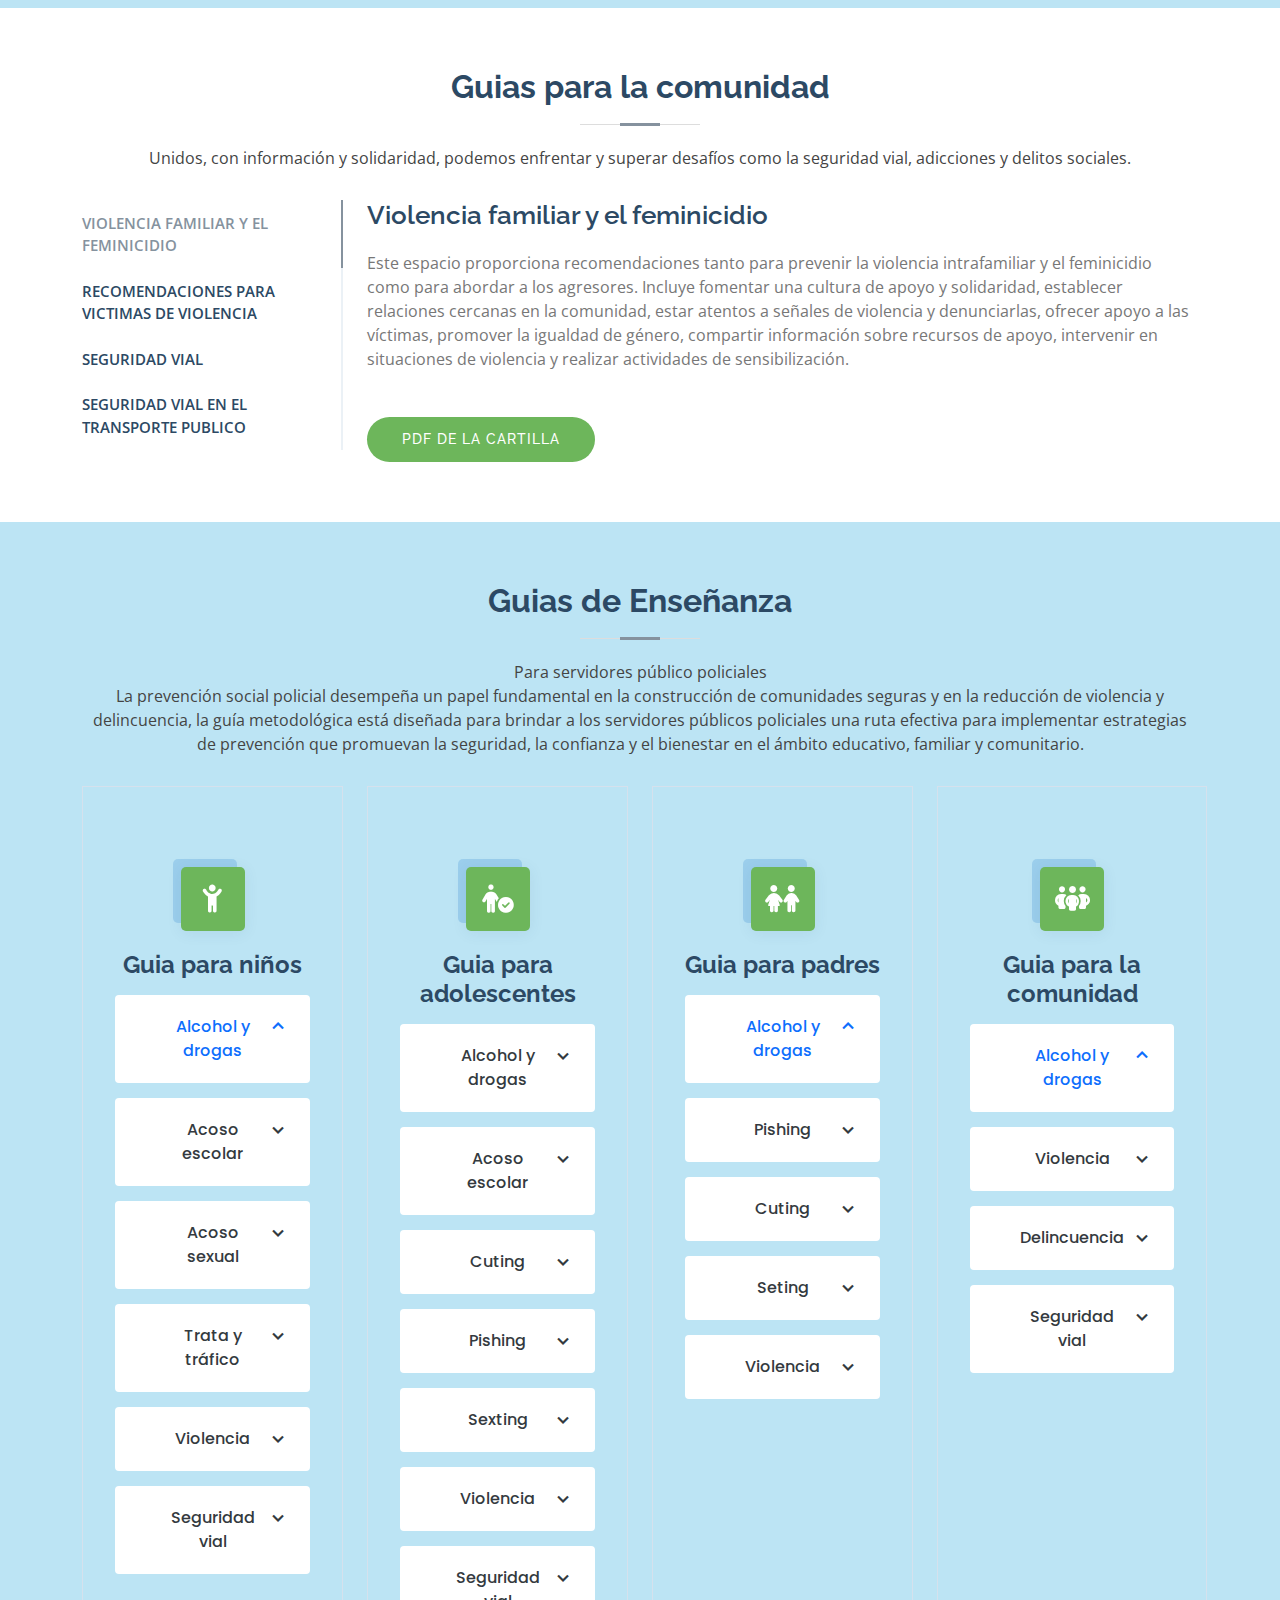
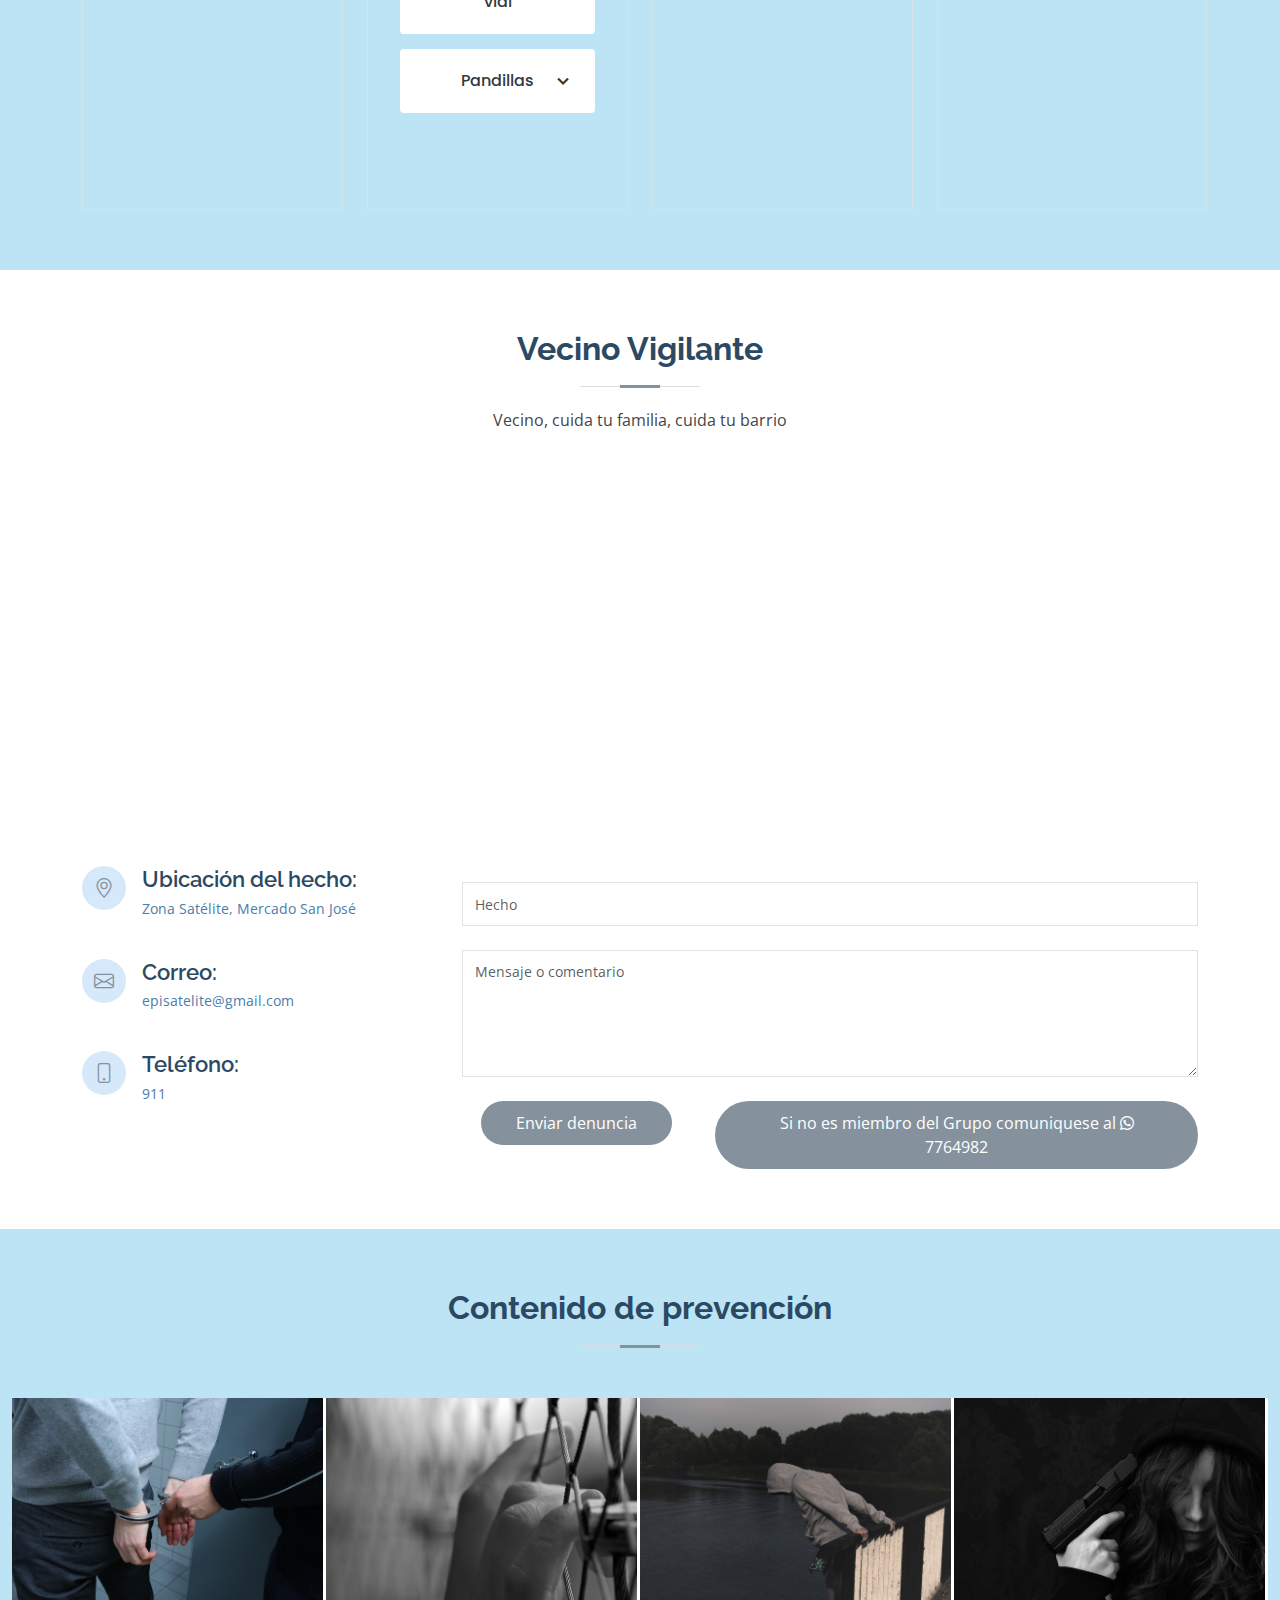
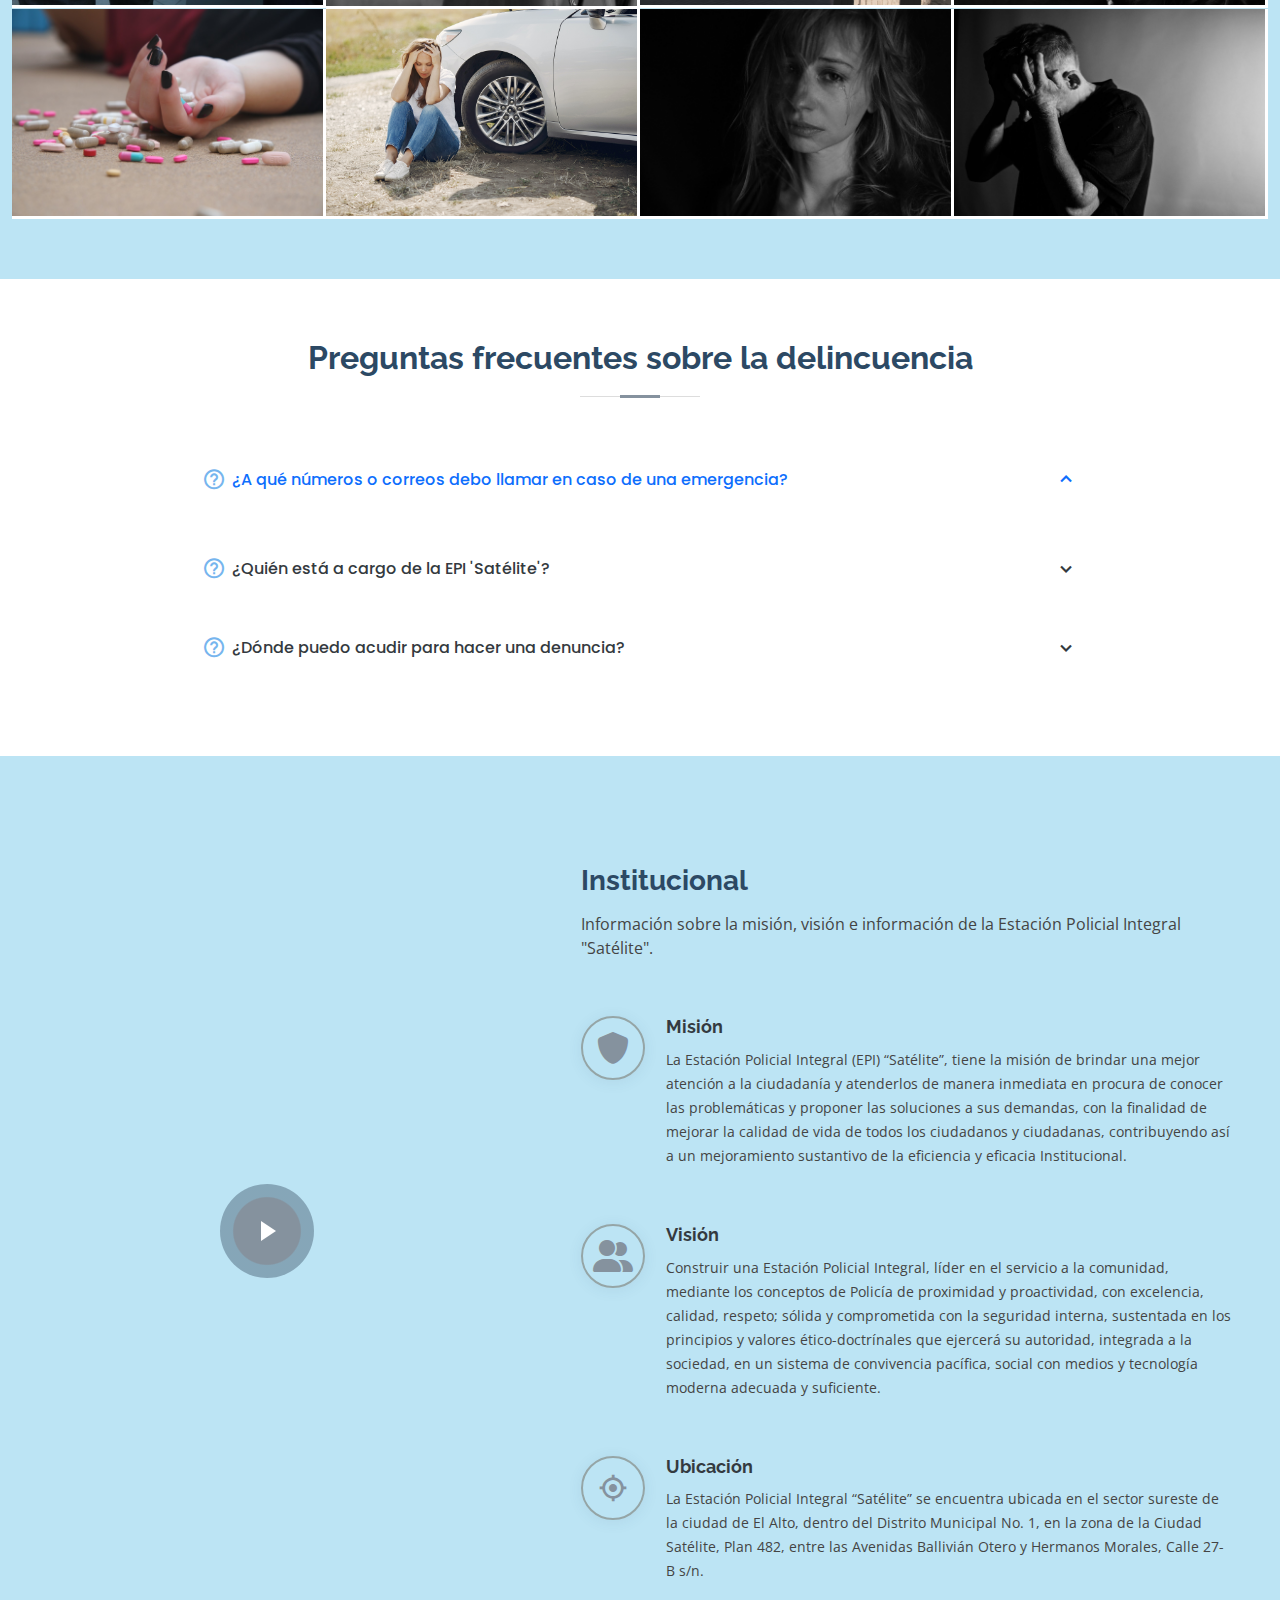
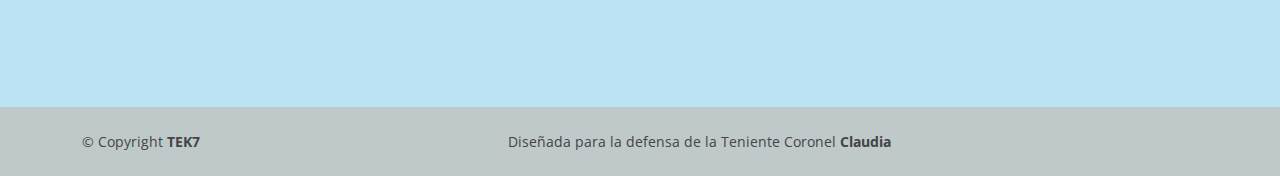
==== commit 0bfe386f: "cambios noche2" ====
--- a/index.html
+++ b/index.html
@@ -61,7 +61,7 @@
   <section id="hero" class="d-flex align-items-center">
     <div class="container">
       <h1>Policía y comunidad juntas <br>previniendo el delito</h1>
-      <!-- <h2>La policía boliviana se encuentra siempre en una constante lucha contra la delincuencia.</h2> -->
+      <h2>La policía boliviana se encuentra siempre en una constante lucha contra la delincuencia.</h2>
       <!-- <a href="#about" class="btn-get-started scrollto">DENUNCIA</a> -->
     </div>
   </section><!-- End Hero -->
@@ -167,7 +167,7 @@
                   <div class="col-lg-12 details order-2 order-lg-1">
                     <h3>Trata de personas</h3>
                     <p>En este espacio, compartiremos una serie de recomendaciones clave para ayudar a proteger a tus hijos de los peligros del tráfico y la trata de personas. Estos consejos están diseñados para educar tanto a padres como a hijos sobre cómo reconocer y evitar situaciones potencialmente peligrosas. </p>
-                    <a href="assets/pdf/trata_padrescar.pdf" class="btn-pdf scrollto" target="_blank" target="_blank">PDF de la GUIA</a>
+                    <a href="assets/pdf/trata_padrescar.pdf" class="btn-pdf scrollto" target="_blank" target="_blank">PDF de la CARTILLA</a>
                   </div>
                 </div>
               </div>
@@ -176,7 +176,7 @@
                   <div class="col-lg-12 details order-2 order-lg-1">
                     <h3>Bullying</h3>
                     <p>Este espacio provee guías para padres sobre cómo manejar el bullying, incluyendo cómo dialogar con los hijos, identificar señales de acoso, fortalecer la autoestima y habilidades sociales, y abordar el ciberbullying. Además, ofrece estrategias para cuando el hijo es el agresor, como fomentar la empatía, supervisar el uso de internet y colaborar con las escuelas.</p>
-                    <a href="assets/pdf/bullying_padrecar.pdf" class="btn-pdf scrollto" target="_blank" target="_blank">PDF de la GUIA</a>
+                    <a href="assets/pdf/bullying_padrecar.pdf" class="btn-pdf scrollto" target="_blank" target="_blank">PDF de la CARTILLA</a>
                   </div>
                 </div>
               </div>
@@ -185,7 +185,7 @@
                   <div class="col-lg-12 details order-2 order-lg-1">
                     <h3>Conformación de pandillas</h3>
                     <p>Este espacio ofrece consejos para padres sobre cómo prevenir que sus hijos se involucren en pandillas. Incluye hablar regularmente sobre sus actividades y amigos, enseñarles sobre las consecuencias negativas de las pandillas, reconocer señales de posible involucramiento, supervisar sus actividades, fomentar la participación en actividades positivas, ser modelos a seguir, fortalecer lazos familiares, conocer a los amigos y padres de los amigos de sus hijos, y supervisar el uso de internet y redes sociales.</p>
-                    <a href="assets/pdf/cutting_apdresca.pdf" class="btn-pdf scrollto" target="_blank">PDF de la GUIA</a>
+                    <a href="assets/pdf/cutting_apdresca.pdf" class="btn-pdf scrollto" target="_blank">PDF de la CARTILLA</a>
                   </div>
                 </div>
               </div>
@@ -194,7 +194,7 @@
                   <div class="col-lg-12 details order-2 order-lg-1">
                     <h3>Sexting</h3>
                     <p>Esta sección ofrece consejos para padres sobre cómo abordar el sexting con sus hijos, incluyendo la explicación de riesgos como el acoso cibernético y consecuencias legales. Enfatiza la importancia del consentimiento, la privacidad en dispositivos, y la conciencia sobre compartir imágenes sexualmente explícitas, especialmente de menores. También sugiere supervisar el uso de internet y discutir las posibles consecuencias emocionales del sexting.</p>
-                    <a href="assets/pdf/sexting_padrecar.pdf" class="btn-pdf scrollto" target="_blank">PDF de la GUIA</a>
+                    <a href="assets/pdf/sexting_padrecar.pdf" class="btn-pdf scrollto" target="_blank">PDF de la CARTILLA</a>
                   </div>
                 </div>
               </div>
@@ -203,7 +203,7 @@
                   <div class="col-lg-12 details order-2 order-lg-1">
                     <h3>Cuting</h3>
                     <p>Este espacio ofrece guías para padres sobre cómo abordar el cutting en los jóvenes. Incluye consejos sobre comunicación emocional, identificación de causas subyacentes, consulta con profesionales de salud mental, prevención de autolesiones, y construcción de redes de apoyo. Además, enfatiza la importancia de la paciencia y comprensión durante el proceso de recuperación.</p>
-                    <a href="assets/pdf/cutting_apdresca.pdf" class="btn-pdf scrollto" target="_blank">PDF de la GUIA</a>
+                    <a href="assets/pdf/cutting_apdresca.pdf" class="btn-pdf scrollto" target="_blank">PDF de la CARTILLA</a>
                   </div>
                 </div>
               </div>
@@ -212,7 +212,7 @@
                   <div class="col-lg-12 details order-2 order-lg-1">
                     <h3>Grooming</h3>
                     <p>Este espacio brinda orientación para padres sobre cómo proteger a los hijos del grooming en línea. Incluye educar a los niños sobre qué es el grooming, enseñarles a no compartir información personal, aceptar solicitudes de amistad solo de conocidos, establecer límites en el uso de dispositivos, usar control parental, investigar redes sociales, enseñar sobre contraseñas seguras, cómo denunciar comportamientos sospechosos, fomentar la confianza en su intuición y observar sus amistades en línea.</p>
-                    <a href="assets/pdf/grooming_apdrecar.pdf" class="btn-pdf scrollto" target="_blank">PDF de la GUIA</a>
+                    <a href="assets/pdf/grooming_apdrecar.pdf" class="btn-pdf scrollto" target="_blank">PDF de la CARTILLA</a>
                   </div>
                 </div>
               </div>
@@ -221,7 +221,7 @@
                   <div class="col-lg-12 details order-2 order-lg-1">
                     <h3>Consumo de alcohol y drogas</h3>
                     <p>Esta sección proporciona guías para padres sobre cómo abordar el consumo de alcohol y drogas en sus hijos. Incluye educar sobre los efectos negativos, hablar de las consecuencias legales, establecer reglas claras, fomentar relaciones y actividades positivas, y estar atentos a los factores de riesgo. También enseña a reconocer señales de consumo y cómo detectar si un hijo está involucrado en la distribución de drogas, destacando cambios en el comportamiento, estilo de vida y apariencia física. </p>
-                    <a href="assets/pdf/alcoholDrogas_padrecar.pdf" class="btn-pdf scrollto" target="_blank">PDF de la GUIA</a>
+                    <a href="assets/pdf/alcoholDrogas_padrecar.pdf" class="btn-pdf scrollto" target="_blank">PDF de la CARTILLA</a>
                   </div>
                 </div>
               </div>
@@ -230,7 +230,7 @@
                   <div class="col-lg-12 details order-2 order-lg-1">
                     <h3>Violencia</h3>
                     <p>Esta sección brinda orientación a los padres sobre cómo prevenir y manejar la violencia en los niños. Incluye hablar sobre tipos de violencia, enseñar a reconocer y responder a señales de advertencia, promover la resolución pacífica de conflictos y la empatía, establecer límites claros, y monitorear el uso de internet. También aborda cómo lidiar con la violencia ejercida por los hijos, comprendiendo sus causas, buscando ayuda profesional, y fomentando habilidades de control de impulsos y empatía.</p>
-                    <a href="assets/pdf/violencia_padresca.pdf" class="btn-pdf scrollto" target="_blank">PDF de la GUIA</a>
+                    <a href="assets/pdf/violencia_padresca.pdf" class="btn-pdf scrollto" target="_blank">PDF de la CARTILLA</a>
                   </div>
                 </div>
               </div>
@@ -239,7 +239,7 @@
                   <div class="col-lg-12 details order-2 order-lg-1">
                     <h3>Seguridad vial</h3>
                     <p>Esta sección brinda orientación a los padres sobre cómo prevenir y manejar la violencia en los niños. Incluye hablar sobre tipos de violencia, enseñar a reconocer y responder a señales de advertencia, promover la resolución pacífica de conflictos y la empatía, establecer límites claros, y monitorear el uso de internet. También aborda cómo lidiar con la violencia ejercida por los hijos, comprendiendo sus causas, buscando ayuda profesional, y fomentando habilidades de control de impulsos y empatía.</p>
-                    <a href="assets/pdf/seguridad_padrescar.pdf" class="btn-pdf scrollto" target="_blank">PDF de la GUIA</a>
+                    <a href="assets/pdf/seguridad_padrescar.pdf" class="btn-pdf scrollto" target="_blank">PDF de la CARTILLA</a>
                   </div>
                 </div>
               </div>
@@ -284,7 +284,7 @@
                   <div class="col-lg-12 details order-2 order-lg-1">
                     <h3>Violencia familiar y el feminicidio</h3>
                     <p>Este espacio proporciona recomendaciones tanto para prevenir la violencia intrafamiliar y el feminicidio como para abordar a los agresores. Incluye fomentar una cultura de apoyo y solidaridad, establecer relaciones cercanas en la comunidad, estar atentos a señales de violencia y denunciarlas, ofrecer apoyo a las víctimas, promover la igualdad de género, compartir información sobre recursos de apoyo, intervenir en situaciones de violencia y realizar actividades de sensibilización.</p>
-                    <a href="assets/pdf/violenciaFamiliar_vecins.pdf" class="btn-pdf scrollto" target="_blank">PDF de la GUIA</a>
+                    <a href="assets/pdf/violenciaFamiliar_vecins.pdf" class="btn-pdf scrollto" target="_blank">PDF de la CARTILLA</a>
                   </div>
                 </div>
               </div>
@@ -293,7 +293,7 @@
                   <div class="col-lg-8 details order-2 order-lg-1">
                     <h3>Recomendaciones para victimas de violencia</h3>
                     <p>Esta cartilla de recomendaciones para vecinos aborda la violencia doméstica, la seguridad al dejar el domicilio y cómo reaccionar ante la presencia de grupos delictivos en el barrio. Incluye consejos para víctimas de violencia, como buscar ayuda inmediata, refugiarse en un lugar seguro, hablar con profesionales, obtener una orden de restricción, buscar apoyo de organizaciones, documentar la violencia y cambiar rutinas para mayor seguridad.</p>
-                    <a href="assets/pdf/recom_violencia_vecinos.pdf" class="btn-pdf scrollto" target="_blank">PDF de la GUIA</a>
+                    <a href="assets/pdf/recom_violencia_vecinos.pdf" class="btn-pdf scrollto" target="_blank">PDF de la CARTILLA</a>
                   </div>
                 </div>
               </div>
@@ -302,7 +302,7 @@
                   <div class="col-lg-8 details order-2 order-lg-1">
                     <h3>Seguridad Vial</h3>
                     <p>Esta cartilla de recomendaciones para vecinos sobre seguridad vial incluye directrices tanto para peatones como para conductores. Como peatón, se enfatiza el conocimiento y respeto de las señales de tráfico, el uso de pasos de cebra, la atención en intersecciones, evitar distracciones y caminar con seguridad, especialmente de noche o en condiciones de baja visibilidad. También se aconseja supervisar y educar a los niños en la seguridad vial.</p>
-                    <a href="assets/pdf/seguridadVial.pdf" class="btn-pdf scrollto" target="_blank">PDF de la GUIA</a>
+                    <a href="assets/pdf/seguridadVial.pdf" class="btn-pdf scrollto" target="_blank">PDF de la CARTILLA</a>
                   </div>
                 </div>
               </div>
@@ -311,7 +311,7 @@
                   <div class="col-lg-8 details order-2 order-lg-1">
                     <h3>Seguridad Vial en el transporte publico</h3>
                     <p>Esta cartilla ofrece recomendaciones para mejorar la seguridad vial en el uso del transporte público. Incluye informarse sobre horarios y rutas, utilizar paradas designadas, respetar las normas de tráfico y comportamiento, ser considerado con otros pasajeros, especialmente aquellos con movilidad reducida, y tener precaución al cruzar calles cerca de paradas.</p>
-                    <a href="assets/pdf/seguridadPublico.pdf" class="btn-pdf scrollto" target="_blank">PDF de la GUIA</a>
+                    <a href="assets/pdf/seguridadPublico.pdf" class="btn-pdf scrollto" target="_blank">PDF de la CARTILLA</a>
                   </div> 
                 </div>
               </div>
--- a/assets/css/style.css
+++ b/assets/css/style.css
@@ -460,7 +460,7 @@
   background: url("../img/banner.png") top center;
   background-size: cover;
   margin-bottom: -200px;
-  text-shadow: 3px 3px 10px #00ff77; 
+  text-shadow: 4px 4px 12px #00ff77; 
 }
 
 #hero .container {
@@ -480,7 +480,7 @@
   color: #6DB65B ;
   margin: 10px 0 0 0;
   font-size: 24px;
-  text-shadow: 2px 2px 10px #000201; 
+  text-shadow: 5px 5px 12px #ffffff; 
 }
 
 #hero .btn-get-started {
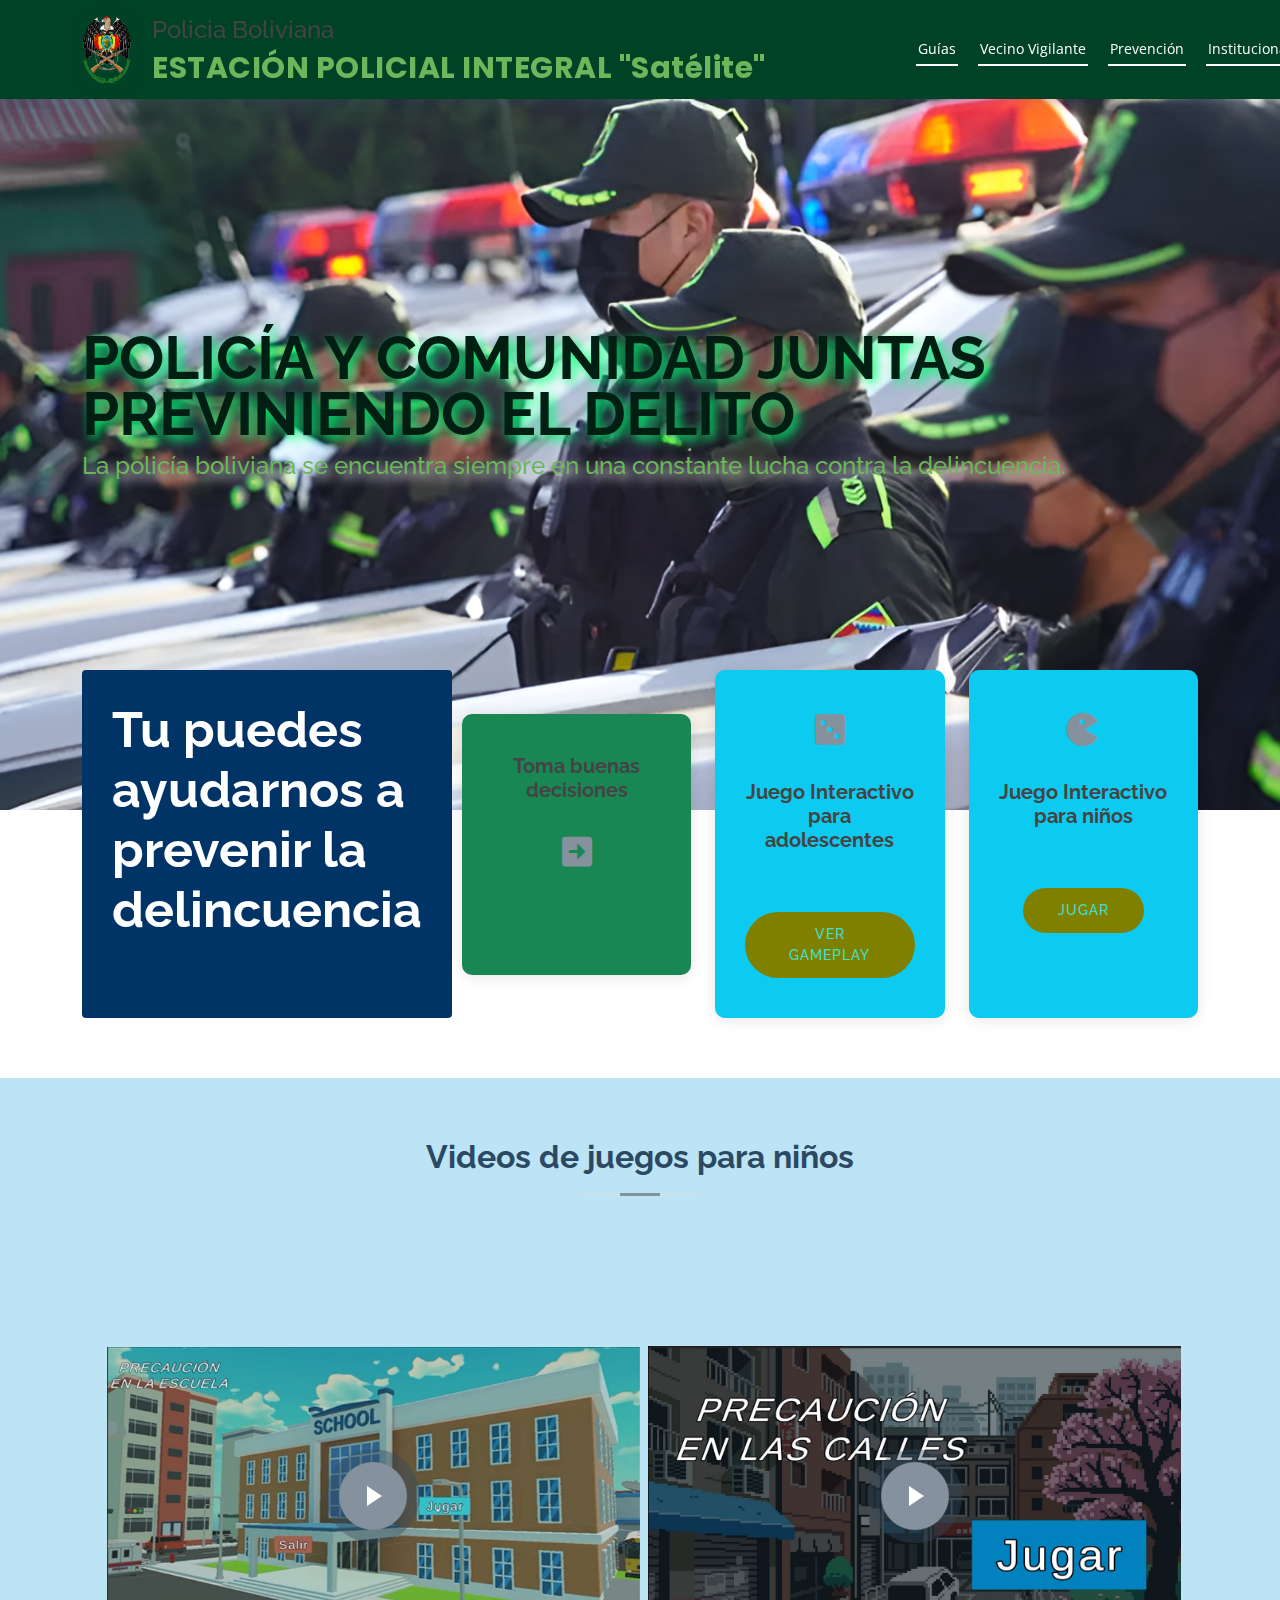
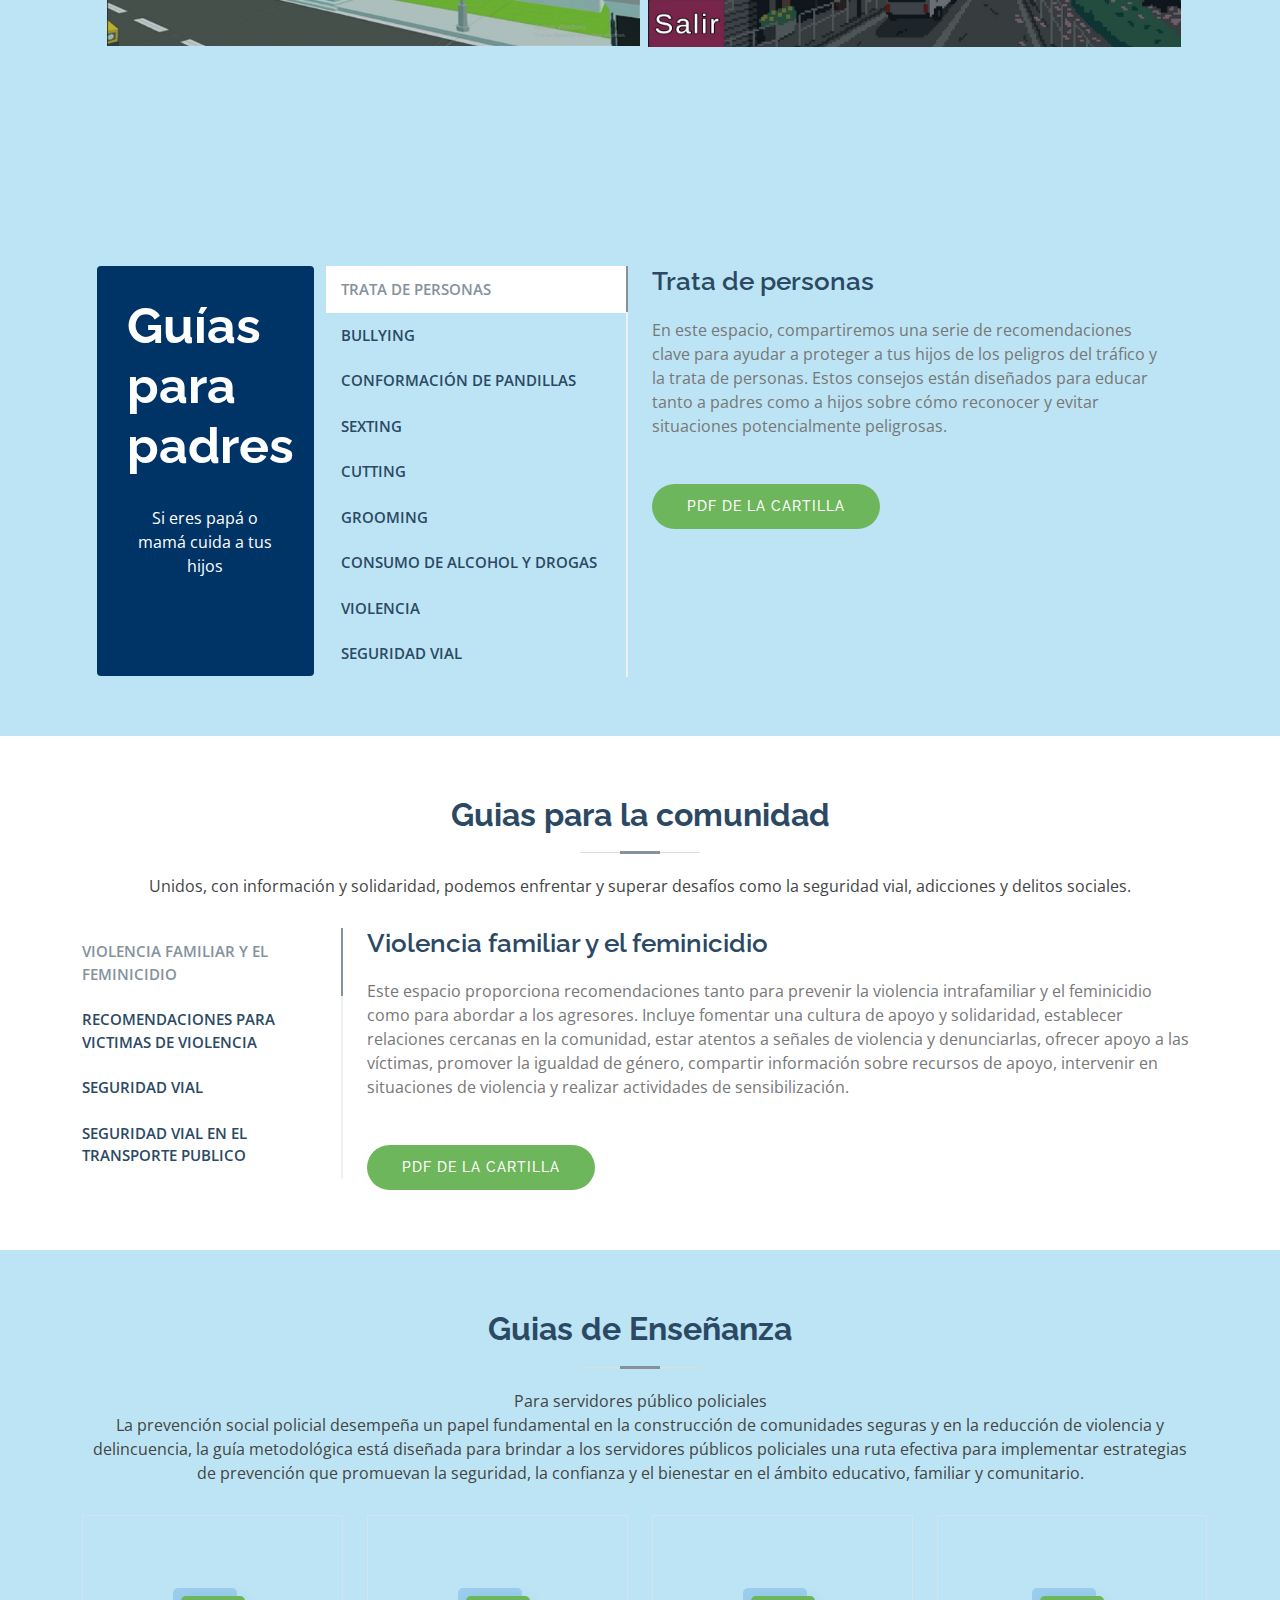
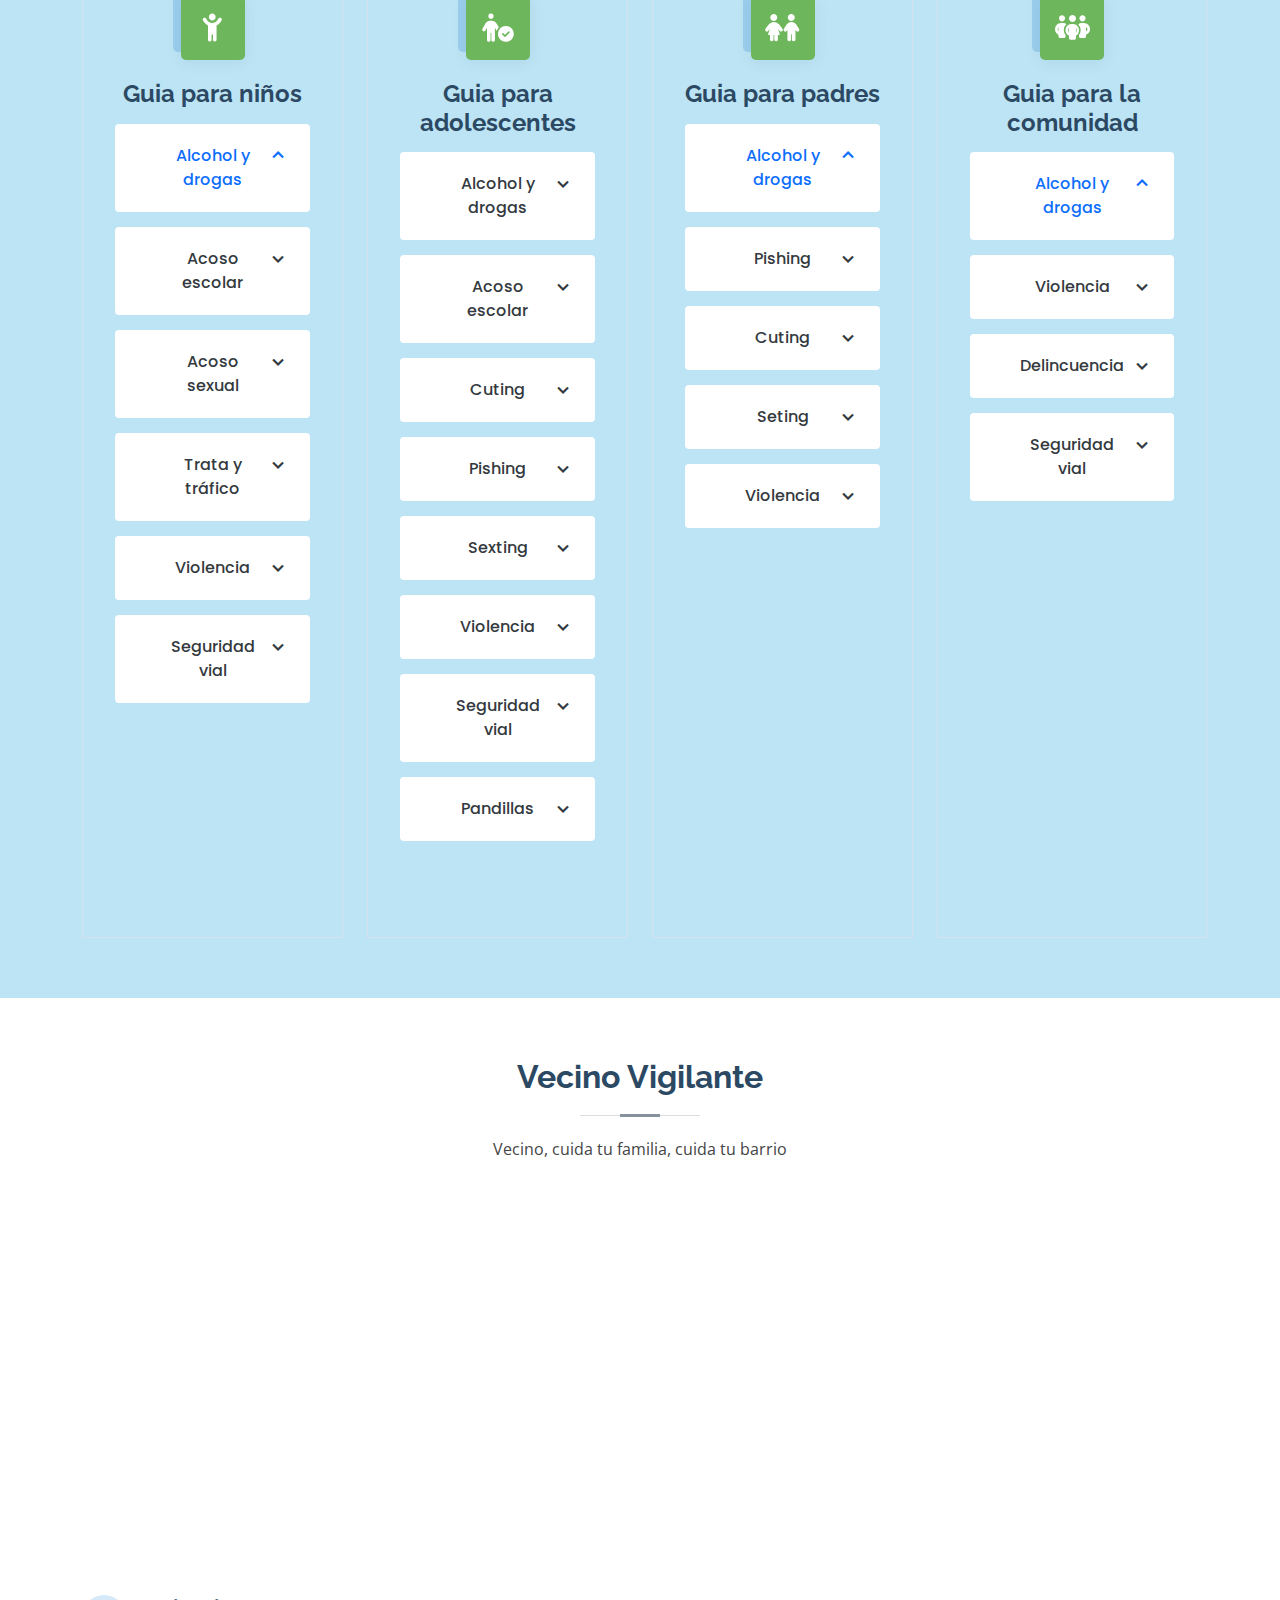
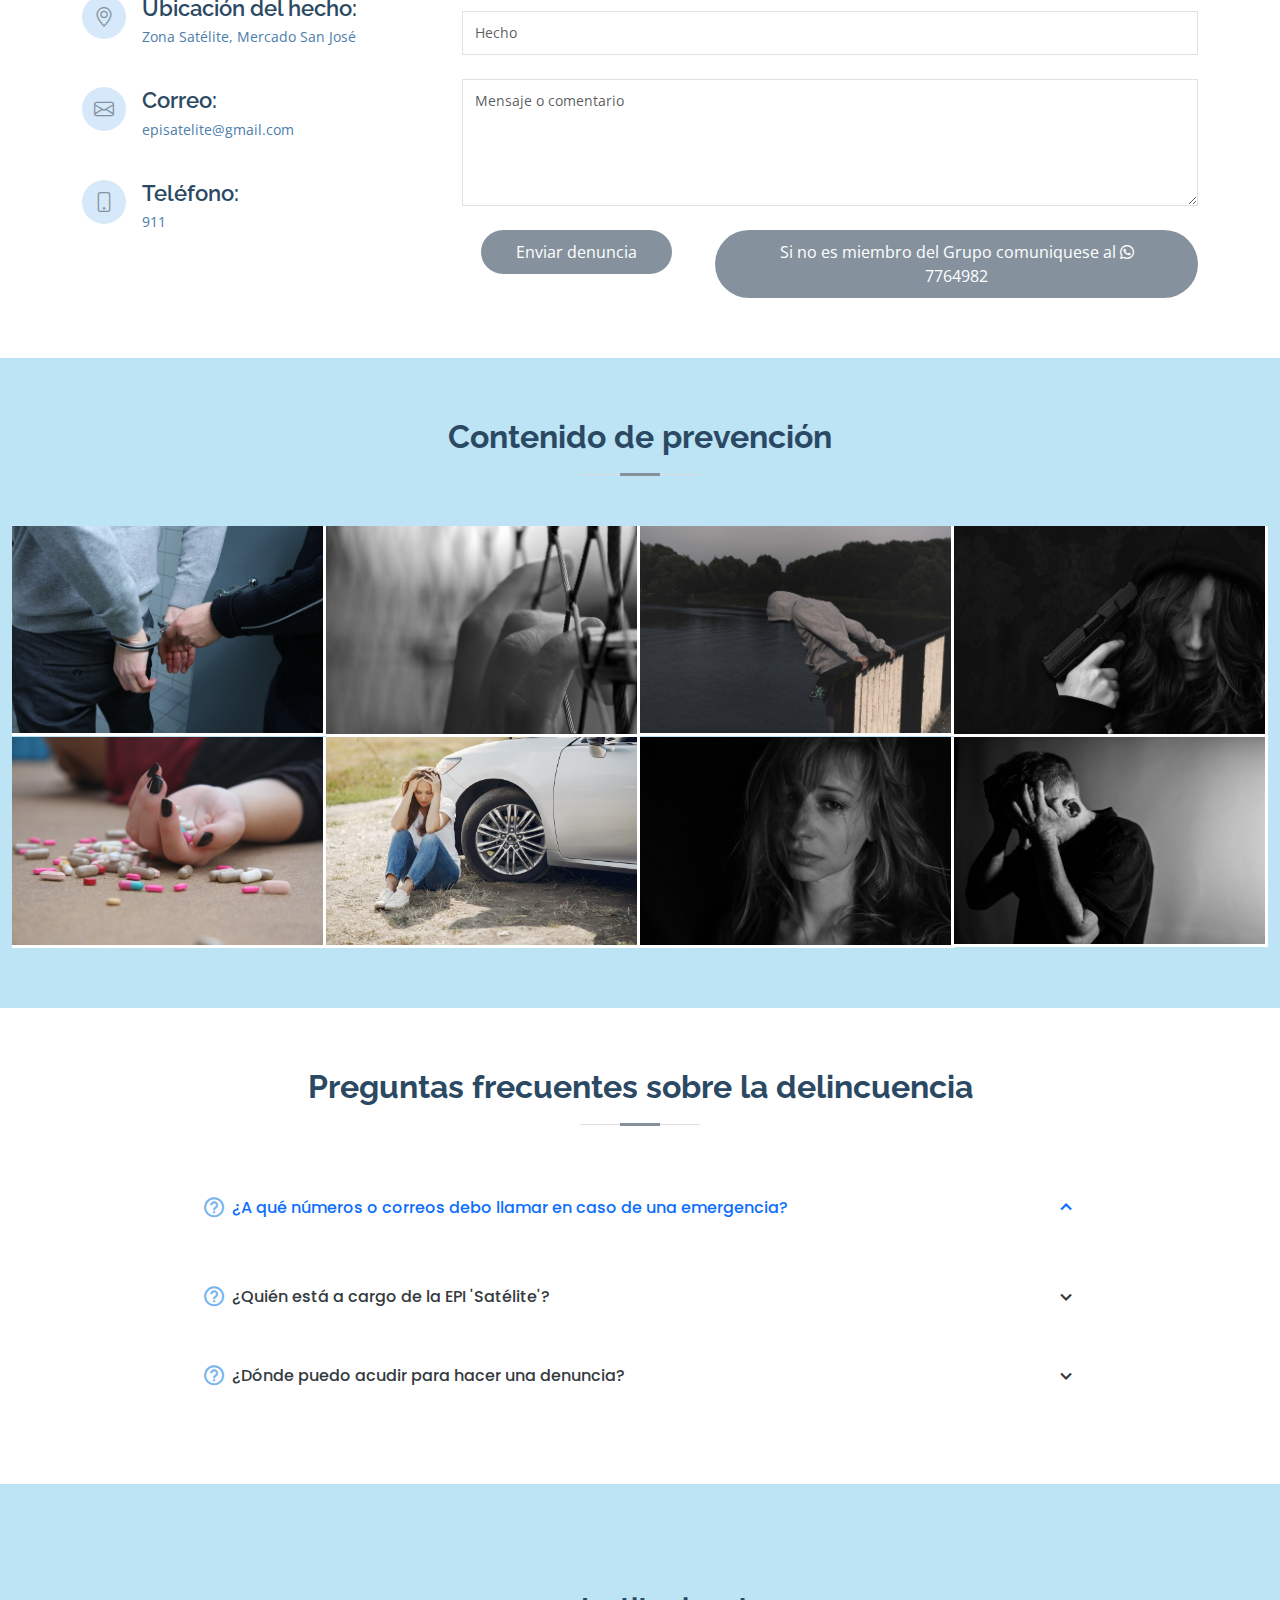
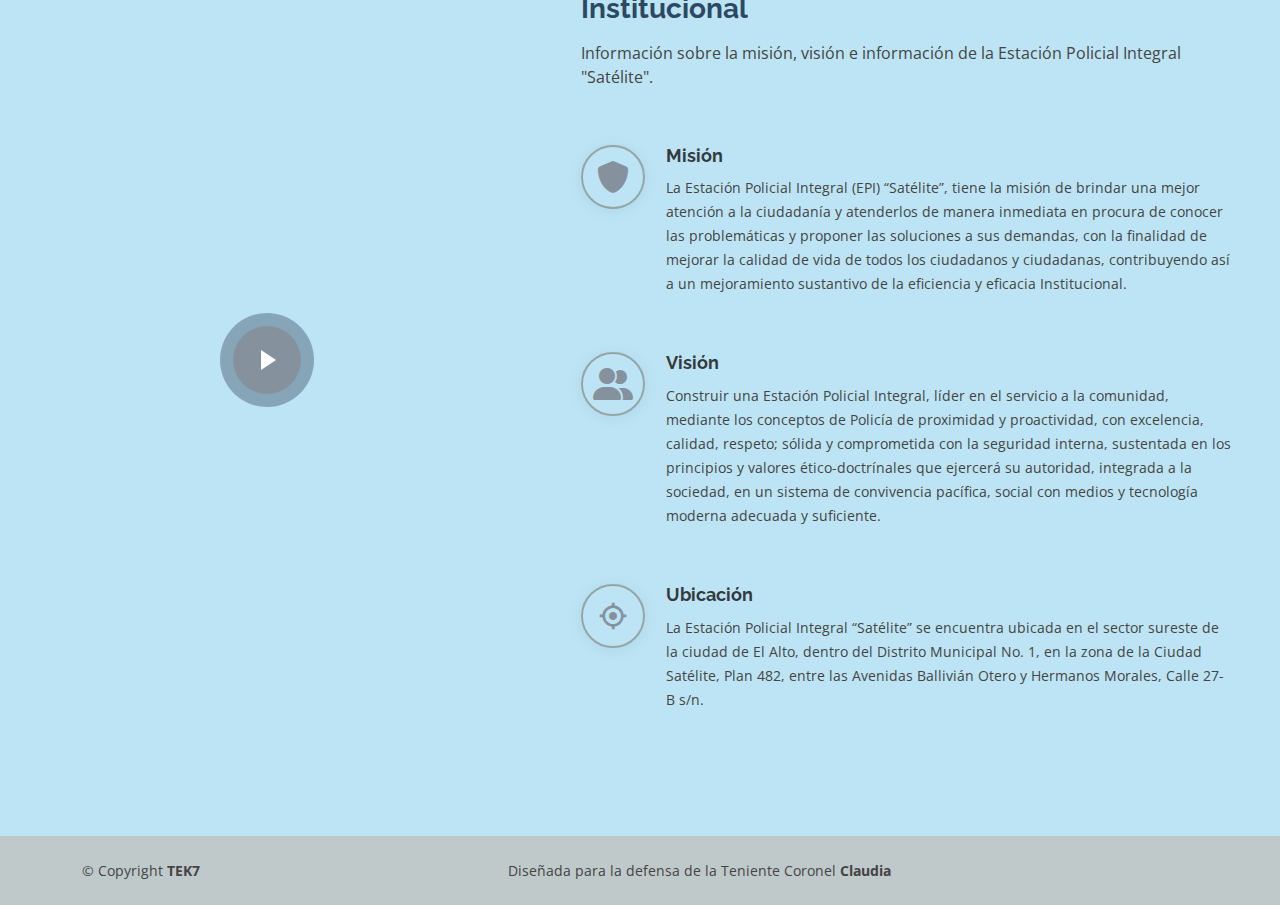
==== commit 78098088: "cambios finales" ====
--- a/index.html
+++ b/index.html
@@ -116,6 +116,26 @@
 
       </div>
     </section><!-- End Why Us Section -->
+
+    <!-- ======= About Section ======= -->
+    <section id="policia" class="about section-bg">
+      <div class="container-fluid">
+        <div class="section-title">
+          <h2>Videos de juegos para niños</h2>
+        </div>
+
+        <div class="row">
+          <div class="col-xl-5 offset-1 col-lg-5 video-box1 d-flex justify-content-center align-items-stretch position-relative">
+            <a href="assets/videos/video1.mp4" class="glightbox play-btn mb-4"></a>
+          </div>
+          <div class="col-xl-5 col-lg-5 video-box2 mx-2  d-flex justify-content-center align-items-stretch position-relative">
+            <a href="assets/videos/video2-2.mp4" class="glightbox play-btn mb-4"></a>
+            
+          </div>
+        </div>
+
+      </div>
+    </section><!-- End About Section -->
 
     <!-- ======= Departments Section ======= -->
     <section id="padres" class="departments section-bg">
--- a/assets/css/style.css
+++ b/assets/css/style.css
@@ -783,9 +783,23 @@
 }
 
 .about .video-box {
-  background: url("../img/about.jpg") center center no-repeat;
-  background-size: cover;
+  background: url("https://img.youtube.com/vi/KLwtA0xRHsc/maxresdefault.jpg") center center no-repeat;
+  background-size: contain;
   min-height: 500px;
+}
+
+.about .video-box1 {
+  background: url("../img/video1.png") center center no-repeat;
+  background-size: contain;
+  min-height: 500px;
+  padding: 10px !important;
+}
+
+.about .video-box2 {
+  background: url("../img/video2.png") center center no-repeat;
+  background-size: contain;
+  min-height: 500px;
+  padding: 10px;
 }
 
 .about .play-btn {
